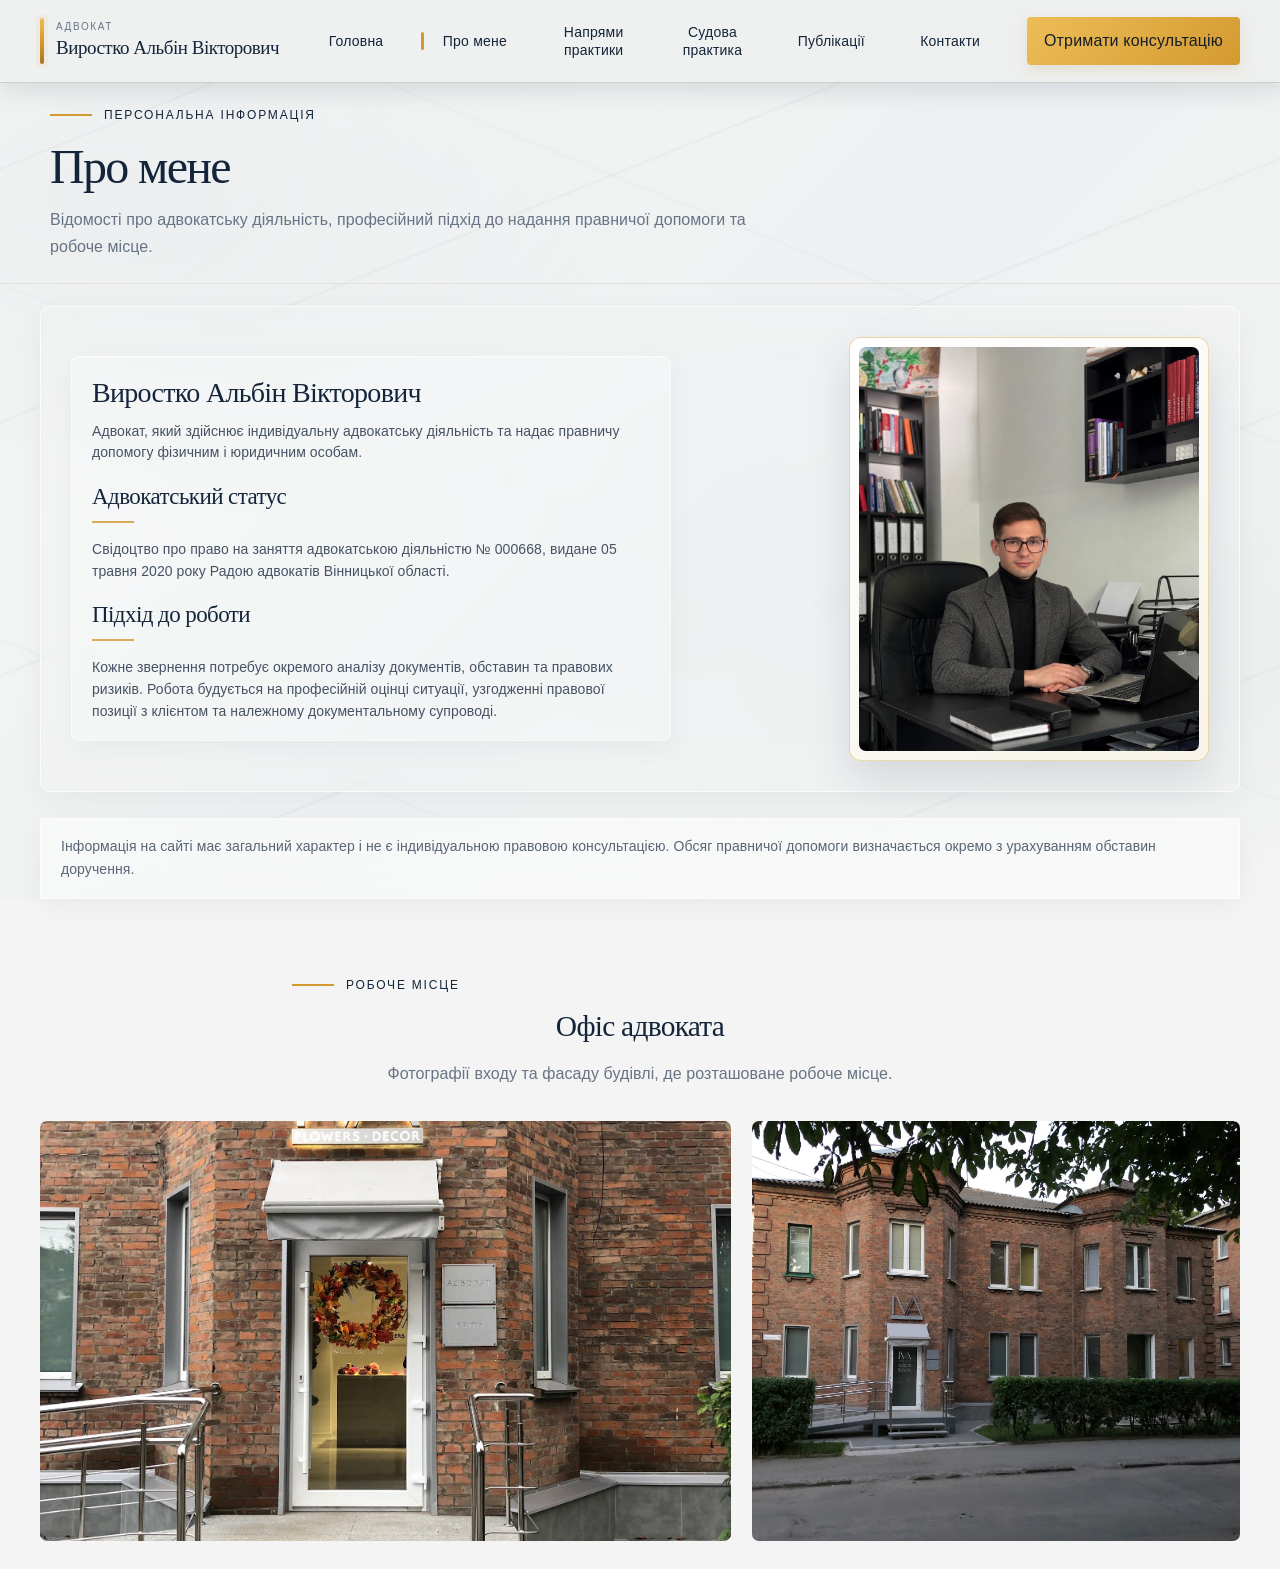
==== about.html @ e9fccbd8 "Refresh about page glass styles" ====
<!doctype html><html lang="uk"><head><meta charset="utf-8"><meta name="viewport" content="width=device-width, initial-scale=1"><meta name="description" content="Відомості про адвоката Виростка Альбіна Вікторовича, адвокатське свідоцтво та індивідуальну адвокатську діяльність."><title>Про адвоката Альбіна Виростка — Козятин</title><link rel="stylesheet" href="styles.css?v=about-glass-match-20261119-9">
<link rel="canonical" href="https://advokat-vyrostko.com.ua/about.html">
<meta name="application-name" content="Адвокат Виростко">
<meta property="og:type" content="website">
<meta property="og:locale" content="uk_UA">
<meta property="og:site_name" content="Адвокат Виростко Альбін Вікторович">
<meta property="og:title" content="Про адвоката Альбіна Виростка — Козятин">
<meta property="og:description" content="Відомості про адвоката Виростка Альбіна Вікторовича, адвокатське свідоцтво та індивідуальну адвокатську діяльність.">
<meta property="og:url" content="https://advokat-vyrostko.com.ua/about.html">
<meta name="twitter:card" content="summary">
<link rel="icon" type="image/svg+xml" href="/favicon.svg?v=brand-naau-1">
<link rel="shortcut icon" href="/favicon.svg?v=brand-naau-1">
<meta property="og:image" content="https://advokat-vyrostko.com.ua/albin-vyrostko-office.jpg">
<meta property="og:image:alt" content="Адвокат Альбін Виростко у робочому кабінеті">
<meta name="twitter:image" content="https://advokat-vyrostko.com.ua/albin-vyrostko-office.jpg">
<script type="application/ld+json">{"@context":"https://schema.org","@type":"WebPage","name":"Про адвоката Альбіна Виростка — Козятин","description":"Відомості про адвоката Виростка Альбіна Вікторовича, адвокатське свідоцтво та індивідуальну адвокатську діяльність.","primaryImageOfPage":{"@type":"ImageObject","contentUrl":"https://advokat-vyrostko.com.ua/albin-vyrostko-office.jpg","caption":"Адвокат Альбін Виростко у робочому кабінеті"}}</script>
</head><body>
<header><div class="wrap nav">
 <a class="brand" href="index.html"><span class="brand-mark"></span><span><small>Адвокат</small><strong>Виростко Альбін Вікторович</strong></span></a>
 <button class="menu-toggle" aria-label="Відкрити меню" aria-expanded="false">☰</button>
 <nav><a href="index.html">Головна</a><a class="active" href="about.html">Про мене</a><a href="practice.html">Напрями практики</a><a href="cases.html">Судова практика</a><a href="publications.html">Публікації</a><a href="contacts.html">Контакти</a><a class="menu-consult" href="contacts.html">Отримати консультацію →</a></nav>
 <a class="btn" href="contacts.html">Отримати консультацію</a>
</div></header>

<main>
<section class="page-hero"><div class="wrap"><div class="eyebrow">Персональна інформація</div><h1>Про мене</h1><p>Відомості про адвокатську діяльність, професійний підхід до надання правничої допомоги та робоче місце.</p></div></section>
<section class="section"><div class="wrap">
 <div class="about-profile-grid">
  <div class="about-profile-copy">
   <h2>Виростко Альбін Вікторович</h2>
   <p>Адвокат, який здійснює індивідуальну адвокатську діяльність та надає правничу допомогу фізичним і юридичним особам.</p>
   <h2>Адвокатський статус</h2>
   <p>Свідоцтво про право на заняття адвокатською діяльністю № 000668, видане 05 травня 2020 року Радою адвокатів Вінницької області.</p>
   <h2>Підхід до роботи</h2>
   <p>Кожне звернення потребує окремого аналізу документів, обставин та правових ризиків. Робота будується на професійній оцінці ситуації, узгодженні правової позиції з клієнтом та належному документальному супроводі.</p>
  </div>
  <figure class="about-portrait"><img src="/albin-vyrostko-office.jpg" alt="Адвокат Альбін Виростко у робочому кабінеті, адвокат у Козятині"></figure>
 </div>
 <div class="note">Інформація на сайті має загальний характер і не є індивідуальною правовою консультацією. Обсяг правничої допомоги визначається окремо з урахуванням обставин доручення.</div>
</div></section>
<section class="section alt"><div class="wrap"><div class="section-head"><div class="eyebrow">Робоче місце</div><h2>Офіс адвоката</h2><p>Фотографії входу та фасаду будівлі, де розташоване робоче місце.</p></div>
 <div class="office-gallery">
  <figure class="office-gallery-main"><img src="office-entrance.jpg" alt="Вхід до офісу адвоката"></figure>
  <figure><img src="office-building.jpg" alt="Фасад будівлі, де розташований офіс"></figure>
 </div>
</div></section>
</main>

<script src="script.js?v=page-swipe-navigation-1"></script>
</body></html>
---- styles.css ----
:root {
  --navy: #14243a;
  --navy2: #0d1b2e;
  --gold: #d39a2f;
  --gold2: #edbd58;
  --cream: #f7f5f0;
  --ink: #1b2738;
  --muted: #687385;
  --line: #e5e2dc;
  --serif: Georgia, "Times New Roman", serif;
  --sans: Arial, Helvetica, sans-serif;
}

/* Base */
* { box-sizing: border-box; }
html { scroll-behavior: smooth; }
body {
  margin: 0;
  color: var(--ink);
  font-family: var(--sans);
  line-height: 1.6;
  background: #fff;
}
a { color: inherit; text-decoration: none; }
.wrap { width: min(1180px, calc(100% - 44px)); margin: auto; }

/* Header and navigation */
header {
  position: sticky;
  top: 0;
  z-index: 20;
  background: rgba(255,255,255,.96);
  backdrop-filter: blur(10px);
  border-bottom: 1px solid var(--line);
}
.nav {
  min-height: 82px;
  display: flex;
  align-items: center;
  justify-content: space-between;
  gap: 24px;
}
.brand { display: flex; align-items: center; gap: 13px; min-width: 270px; }
.brand-mark { width: 4px; height: 48px; background: var(--gold); }
.brand small {
  display: block;
  font-size: 12px;
  letter-spacing: .12em;
  text-transform: uppercase;
  color: var(--muted);
  font-weight: 700;
}
.brand strong { font: 700 22px/1.12 var(--serif); color: var(--navy); }
nav {
  display: flex;
  align-items: center;
  gap: 24px;
  font-size: 14px;
  font-weight: 600;
}
nav a { padding: 8px 0; border-bottom: 2px solid transparent; }
nav a:hover, nav a.active { border-color: var(--gold); }
.menu-toggle {
  display: none;
  background: none;
  border: 0;
  font-size: 26px;
  color: var(--navy);
}

/* Buttons */
.btn {
  display: inline-flex;
  align-items: center;
  justify-content: center;
  gap: 10px;
  background: linear-gradient(135deg, var(--gold2), var(--gold));
  color: #171d27;
  padding: 13px 22px;
  border-radius: 5px;
  font-weight: 700;
  border: 0;
  cursor: pointer;
  transition: .2s;
}
.btn:hover { transform: translateY(-2px); filter: brightness(1.03); }
.btn-outline { background: transparent; border: 1px solid var(--gold); color: var(--navy); }

/* Shared typography */
h1, h2, h3 {
  font-family: var(--serif);
  color: var(--navy);
  line-height: 1.08;
}
.eyebrow {
  font-size: 12px;
  font-weight: 700;
  letter-spacing: .13em;
  text-transform: uppercase;
  color: var(--navy);
  display: flex;
  align-items: center;
  gap: 12px;
}
.eyebrow:before { content: ""; width: 42px; height: 2px; background: var(--gold); }

/* Home page */
.hero {
  position: relative;
  min-height: 440px;
  display: flex;
  align-items: center;
  overflow: hidden;
  isolation: isolate;
  background: #fbfaf7;
}
.hero::before {
  content: "";
  position: absolute;
  inset: -3%;
  z-index: 0;
  background: url('assets/hero-office.jpg') center right/cover no-repeat;
  transform: scale(1.04);
  animation: hero-photo-motion 14s ease-in-out infinite alternate;
}
.hero::after {
  content: "";
  position: absolute;
  inset: 0;
  z-index: 1;
  background: linear-gradient(90deg, #fbfaf7 0%, rgba(251,250,247,.98) 34%, rgba(251,250,247,.76) 50%, rgba(251,250,247,.03) 73%);
  pointer-events: none;
}
.hero > .wrap { position: relative; z-index: 2; }
@keyframes hero-photo-motion {
  from { transform: scale(1.04) translate3d(0, 0, 0); }
  to { transform: scale(1.22) translate3d(-2.2%, -1%, 0); }
}
.hero-inner { padding: 68px 0 64px; max-width: 660px; position: relative; }
h1 {
  font-size: clamp(42px, 6vw, 68px);
  margin: 18px 0 20px;
  letter-spacing: -.025em;
}
.hero p { font-size: 19px; max-width: 580px; margin: 0 0 27px; color: #263449; }
.hero-actions { display: flex; gap: 24px; align-items: center; flex-wrap: wrap; }
.contact-inline {
  border-left: 1px solid var(--gold);
  padding-left: 22px;
  display: grid;
  gap: 5px;
  font-size: 14px;
}
.practice-grid { display: grid; grid-template-columns: repeat(4, 1fr); gap: 14px; }
.practice-card {
  border: 1px solid var(--line);
  border-radius: 7px;
  padding: 24px 18px;
  min-height: 150px;
  background: #fff;
  transition: .2s;
}
.practice-card:hover {
  border-color: var(--gold);
  transform: translateY(-3px);
  box-shadow: 0 12px 28px rgba(20,36,58,.07);
}
.practice-card .num { font: 700 13px var(--sans); color: var(--gold); letter-spacing: .08em; }
.practice-card h3 { font-size: 20px; margin: 13px 0 8px; }
.practice-card p { font-size: 14px; color: var(--muted); margin: 0; }

/* Sections and content */
.section { padding: 64px 0; }
.section.alt { background: var(--cream); }
.section-head { text-align: center; margin: 0 auto 34px; }
.section-head h2 { font-size: 36px; margin: 0 0 12px; }
.section-head p { color: var(--muted); margin: 0; }
.page-hero {
  background: var(--cream);
  padding: 62px 0 48px;
  border-bottom: 1px solid var(--line);
}
.page-hero h1 { font-size: 48px; margin: 12px 0; }
.page-hero p { color: var(--muted); max-width: 760px; margin: 0; }
.content { max-width: 850px; }
.content h2 { font-size: 29px; margin: 34px 0 12px; }
.content p, .content li { font-size: 16px; color: #39475a; }
.content ul { padding-left: 22px; }
.note {
  border-left: 3px solid var(--gold);
  padding: 12px 16px;
  background: #fbf8f1;
  color: #596575;
  font-size: 14px;
  margin: 22px 0;
}

/* About and credentials */
.about-grid {
  display: grid;
  grid-template-columns: 1.15fr .85fr;
  gap: 55px;
  align-items: center;
}
.about-panel {
  background: var(--navy);
  color: #fff;
  padding: 38px;
  border-radius: 8px;
  position: relative;
  overflow: hidden;
}
.about-panel:after {
  content: "";
  position: absolute;
  width: 200px;
  height: 200px;
  border: 1px solid rgba(237,189,88,.3);
  border-radius: 50%;
  right: -80px;
  bottom: -100px;
}
.about-panel h2 { color: #fff; font-size: 36px; margin: 0 0 15px; }
.about-panel p { color: #edf0f4; margin: 0 0 14px; }
.facts { display: grid; grid-template-columns: 1fr 1fr; gap: 14px; }
.fact { background: #fff; border: 1px solid var(--line); padding: 22px; border-radius: 7px; }
.fact strong { display: block; font: 700 23px var(--serif); color: var(--navy); margin-bottom: 5px; }
.fact span { font-size: 13px; color: var(--muted); }
.about-profile-grid {
  display: grid;
  grid-template-columns: minmax(0, 1.25fr) minmax(260px, .75fr);
  gap: 42px;
  align-items: start;
}
.about-profile-copy { max-width: 690px; }
.about-profile-copy h2 { font-size: 29px; margin: 0 0 12px; }
.about-profile-copy h2:not(:first-child) { margin-top: 30px; }
.about-profile-copy p { font-size: 16px; color: #39475a; margin: 0; }
.about-portrait { width: 100%; max-width: 380px; justify-self: end; margin: 0; }
.about-portrait img {
  display: block;
  width: 100%;
  height: auto;
  max-height: 480px;
  object-fit: contain;
  object-position: center;
  border-radius: 7px;
}
.about-portrait figcaption, .office-gallery figcaption {
  font-size: 13px;
  color: var(--muted);
  padding-top: 10px;
}
.office-gallery { display: grid; grid-template-columns: 1.1fr .9fr; gap: 22px; align-items: start; }
.office-gallery figure { margin: 0; }
.office-gallery img {
  display: block;
  width: 100%;
  height: 390px;
  object-fit: cover;
  object-position: center;
  border-radius: 7px;
}
.office-gallery-main img { height: 490px; }

/* Contacts */
.contact-grid { display: grid; grid-template-columns: 1fr 1fr; gap: 22px; }
.contact-card { border: 1px solid var(--line); border-radius: 8px; padding: 25px; background: #fff; }
.contact-card h3 { margin: 0 0 10px; font-size: 22px; }
.contact-card p { margin: 6px 0; color: var(--muted); }
.contact-card .btn { margin-top: 12px; }
.contact-phone-row { display: flex; align-items: center; gap: 10px; flex-wrap: wrap; }
.office-map {
  margin-top: 34px;
  padding: 28px;
  background: var(--cream);
  border: 1px solid var(--line);
  border-radius: 8px;
}
.office-map h2 { margin: 0 0 8px; font: 700 28px/1.2 var(--serif); color: var(--navy); }
.office-map p { margin: 0 0 18px; color: var(--muted); }
.map-frame { overflow: hidden; border-radius: 6px; border: 1px solid var(--line); background: #eee; }
.map-frame iframe { display: block; width: 100%; height: 420px; }
.map-open-link {
  display: inline-block;
  margin-top: 14px;
  color: var(--navy);
  font-weight: 700;
  border-bottom: 1px solid var(--gold);
}

/* Articles */
.article-list { display: grid; gap: 14px; }
.article-item { border: 1px solid var(--line); border-radius: 7px; padding: 20px 22px; }
.article-item h3 { margin: 0 0 7px; font-size: 21px; }
.article-item p { margin: 0; color: var(--muted); font-size: 14px; }

/* Contact actions */
.messenger-inline {
  display: inline-flex;
  align-items: center;
  gap: 8px;
  margin-left: 12px;
  vertical-align: middle;
  flex-wrap: wrap;
}
.phone-call-link { display: inline-flex; align-items: center; gap: 6px; }
72% { transform: rotate(-18deg); }
  76% { transform: rotate(16deg); }
  80% { transform: rotate(-14deg); }
  84% { transform: rotate(12deg); }
  88% { transform: rotate(-8deg); }
  92% { transform: rotate(5deg); }
}

/* Footer */
footer { background: #0b1b30; color: #e8edf4; padding: 34px 0; }
.footer-row { display: flex; justify-content: space-between; gap: 25px; align-items: center; }
.footer-brand { font: 700 20px var(--serif); }
footer small { color: #b8c1ce; }
footer a { color: #f0c56c; display: inline-block; margin-top: 5px; }

/* Responsive layout */
@media (max-width: 980px) {
  nav { gap: 13px; font-size: 13px; }
  .brand strong { font-size: 19px; }
  .nav > .btn { display: none; }
  .practice-grid { grid-template-columns: repeat(2, 1fr); }
}
@media (max-width: 720px) {
  .wrap { width: min(100% - 30px, 600px); }
  .nav { min-height: 70px; }
  .menu-toggle { display: block; }
  nav {
    display: none;
    position: absolute;
    top: 70px;
    left: 0;
    right: 0;
    background: #fff;
    padding: 14px 22px 22px;
    box-shadow: 0 12px 20px #14243a18;
    flex-direction: column;
    align-items: flex-start;
  }
  nav.open { display: flex; }
  .brand { min-width: 0; }
  .brand strong { font-size: 17px; }
  .brand small { font-size: 10px; }
  .hero {
    min-height: 540px;
  }
  .hero::before { background-position: center; }
  .hero::after {
    background: linear-gradient(180deg, rgba(251,250,247,.98) 0%, rgba(251,250,247,.92) 53%, rgba(251,250,247,.15) 100%);
  }
  .hero-inner { padding: 54px 0; }
  .hero p { font-size: 17px; }
  .contact-inline { border-left: 0; border-top: 1px solid var(--gold); padding: 13px 0 0; }
  .section { padding: 48px 0; }
  .section-head h2 { font-size: 30px; }
  .practice-grid { grid-template-columns: 1fr; }
  .practice-card { min-height: 0; }
  .about-grid, .contact-grid { grid-template-columns: 1fr; gap: 20px; }
  .about-panel { padding: 28px; }
  .facts { grid-template-columns: 1fr 1fr; }
  .cta-row, .footer-row { align-items: flex-start; flex-direction: column; }
  .page-hero { padding: 45px 0 35px; }
  .page-hero h1 { font-size: 38px; }
  .about-profile-grid, .office-gallery { grid-template-columns: 1fr; gap: 24px; }
  .about-portrait { max-width: 340px; justify-self: center; }
  .about-portrait img { max-height: 440px; }
  .office-gallery img, .office-gallery-main img {
    height: auto;
    max-height: 520px;
    object-fit: contain;
    background: #eee;
  }
  .contact-phone-row { align-items: flex-start; flex-direction: column; }
  .messenger-inline { margin-left: 0; margin-top: 8px; }
  .office-map { padding: 18px; }
  .office-map h2 { font-size: 24px; }
  .map-frame iframe { height: 320px; }
}/* Shared inline contact buttons and consistent page accents */
.messenger-link {
  display: inline-flex;
  align-items: center;
  justify-content: center;
  min-width: 0;
  padding: 7px 12px;
  border-radius: 18px;
  color: #fff;
  font: 700 13px var(--sans);
  text-decoration: none;
  white-space: nowrap;
  transition: filter .2s, transform .2s;
}
.messenger-link:hover { filter: brightness(1.08); transform: translateY(-1px); }
.messenger-whatsapp { background: #168b4b; }
.messenger-viber { background: #665cac; }
.eyebrow-center { justify-content: center; }
.eyebrow-light { color: #f0c56c; }
.about-portrait { width: 100%; max-width: 380px; margin: 0 auto; }
.about-portrait img {
  display: block;
  width: 100%;
  height: auto;
  max-height: 480px;
  object-fit: contain;
  border-radius: 7px;
}
.map-frame iframe { border: 0; }


/* Discreet fixed messenger shortcuts */
.messenger-contact {
  position: fixed;
  right: 18px;
  bottom: 18px;
  z-index: 40;
  display: flex;
  align-items: center;
  gap: 7px;
  padding: 6px;
  background: rgba(255,255,255,.94);
  border: 1px solid rgba(20,36,58,.10);
  border-radius: 999px;
  box-shadow: 0 3px 14px rgba(13,27,46,.10);
  backdrop-filter: blur(8px);
}
.messenger-contact .messenger-link {
  padding: 7px 11px;
  border-radius: 999px;
  font-size: 12px;
  font-weight: 600;
  box-shadow: none;
}
.messenger-contact .messenger-whatsapp { background: #4d8061; }
.messenger-contact .messenger-viber { background: #77719a; }
.messenger-contact .messenger-link:hover {
  filter: brightness(1.04);
  transform: none;
}
@media (max-width: 720px) {
  .messenger-contact {
    right: 12px;
    bottom: calc(12px + env(safe-area-inset-bottom));
    left: auto;
    padding: 5px;
    gap: 6px;
    background: rgba(255,255,255,.92);
    box-shadow: 0 2px 10px rgba(13,27,46,.09);
  }
  .messenger-contact .messenger-link {
    padding: 7px 10px;
    font-size: 11px;
  }
}



/* Scroll reveal for photographs on the About page */
.about-portrait,
.office-gallery figure {
  opacity: 0;
  transform: translate3d(0, 34px, 0);
  transition: opacity .85s ease, transform .85s cubic-bezier(.2,.7,.2,1);
  will-change: opacity, transform;
}
.office-gallery figure:nth-child(2) { transition-delay: .14s; }
.about-portrait.is-visible,
.office-gallery figure.is-visible {
  opacity: 1;
  transform: translate3d(0, 0, 0);
}
@media (prefers-reduced-motion: reduce) {
  .about-portrait,
  .office-gallery figure {
    opacity: 1;
    transform: none;
    transition: none;
    will-change: auto;
  }
}


/* Homepage motion system: restrained cinematic entrances and scroll reveals */
.home-page .hero-inner,
.home-page .hero p,
.home-page .hero-actions {
  opacity: 0;
  transform: translate3d(0, 24px, 0);
  animation: home-intro .9s cubic-bezier(.2,.7,.2,1) forwards;
}
.home-page .hero-inner { animation-delay: .12s; }
.home-page .hero p { animation-delay: .32s; }
.home-page .hero-actions { animation-delay: .48s; }
@keyframes home-intro {
  to { opacity: 1; transform: translate3d(0,0,0); }
}
.home-page .brand-mark { transform-origin: top; animation: brand-mark-grow .8s ease-out both; }
@keyframes brand-mark-grow { from { transform: scaleY(0); } to { transform: scaleY(1); } }

.home-page.motion-ready .home-reveal {
  opacity: 0;
  transform: translate3d(0, 38px, 0);
  transition: opacity .8s ease, transform .85s cubic-bezier(.2,.7,.2,1);
  will-change: opacity, transform;
}
.home-page.motion-ready .home-reveal.is-visible {
  opacity: 1;
  transform: translate3d(0,0,0);
}
.home-page .practice-card {
  transition: opacity .8s ease, transform .8s cubic-bezier(.2,.7,.2,1), box-shadow .25s, border-color .25s;
}
.home-page .practice-card.is-visible:hover {
  transform: translate3d(0,-5px,0);
}
.home-page .fact {
  transition: transform .3s ease, box-shadow .3s ease, border-color .3s ease;
}
.home-page .fact:hover {
  transform: translateY(-5px);
  border-color: var(--gold);
  box-shadow: 0 14px 30px rgba(20,36,58,.09);
}
.home-page .about-panel,
.home-page .cta-band { overflow: hidden; }
.home-page .about-panel:after {
  animation: orbit-drift 12s ease-in-out infinite alternate;
}
@keyframes orbit-drift {
  from { transform: translate3d(0,0,0) scale(1); }
  to { transform: translate3d(-22px,-16px,0) scale(1.12); }
}
.home-page .section-head .eyebrow:before { transform-origin: right; }
.home-page .section-head.is-visible .eyebrow:before {
  animation: line-expand .8s ease-out both;
}
@keyframes line-expand { from { transform: scaleX(0); } to { transform: scaleX(1); } }

@media (prefers-reduced-motion: reduce) {
  .home-page .hero-inner,
  .home-page .hero p,
  .home-page .hero-actions,
  .home-page .brand-mark,
  .home-page .about-panel:after {
    animation: none !important;
    opacity: 1;
    transform: none;
  }
  .home-page.motion-ready .home-reveal {
    opacity: 1;
    transform: none;
    transition: none;
  }
}


/* Consistent reveal motion across every internal page */
.site-reveal {
  opacity: 0;
  transform: translate3d(0, 30px, 0);
  transition: opacity .78s ease, transform .82s cubic-bezier(.2,.7,.2,1);
  will-change: opacity, transform;
}
.site-reveal.is-visible {
  opacity: 1;
  transform: translate3d(0,0,0);
}
.site-reveal[data-reveal="left"] { transform: translate3d(-28px, 12px, 0); }
.site-reveal[data-reveal="right"] { transform: translate3d(28px, 12px, 0); }
.site-reveal[data-reveal="left"].is-visible,
.site-reveal[data-reveal="right"].is-visible { transform: translate3d(0,0,0); }
main .page-hero .eyebrow,
main .page-hero h1,
main .page-hero p {
  animation: page-heading-enter .7s cubic-bezier(.2,.7,.2,1) both;
}
main .page-hero h1 { animation-delay: .12s; }
main .page-hero p { animation-delay: .24s; }
@keyframes page-heading-enter {
  from { opacity: 0; transform: translate3d(0,18px,0); }
  to { opacity: 1; transform: translate3d(0,0,0); }
}
@media (prefers-reduced-motion: reduce) {
  .site-reveal,
  .site-reveal[data-reveal="left"],
  .site-reveal[data-reveal="right"] {
    opacity: 1 !important;
    transform: none !important;
    transition: none !important;
    will-change: auto;
  }
  main .page-hero .eyebrow,
  main .page-hero h1,
  main .page-hero p {
    animation: none !important;
  }
}


/* Refined animated navigation bar */
header {
  background: rgba(255,255,255,.88);
  -webkit-backdrop-filter: blur(16px) saturate(1.25);
  backdrop-filter: blur(16px) saturate(1.25);
  border-bottom: 1px solid rgba(211,154,47,.22);
  box-shadow: 0 5px 24px rgba(13,27,46,.045);
  animation: header-settle .75s cubic-bezier(.2,.7,.2,1) both;
}
@keyframes header-settle {
  from { opacity: 0; transform: translate3d(0,-14px,0); }
  to { opacity: 1; transform: translate3d(0,0,0); }
}
.nav { min-height: 84px; gap: clamp(12px, 1.8vw, 24px); }
.brand { position: relative; gap: 12px; transition: transform .3s ease; }
.brand:hover { transform: translateY(-1px); }
.brand-mark {
  width: 4px;
  height: 46px;
  border-radius: 4px;
  background: linear-gradient(180deg, var(--gold2), var(--gold), #a97620);
  box-shadow: 0 0 0 4px rgba(211,154,47,.08);
  transition: height .35s ease, box-shadow .35s ease;
}
.brand:hover .brand-mark {
  height: 52px;
  box-shadow: 0 0 0 6px rgba(211,154,47,.11), 0 0 18px rgba(211,154,47,.22);
}
.brand strong { letter-spacing: -.015em; transition: color .25s ease; }
.brand:hover strong { color: #9a6a1d; }
nav { gap: clamp(12px, 1.65vw, 23px); }
nav a {
  position: relative;
  padding: 10px 0;
  border: 0;
  color: #344154;
  transition: color .25s ease;
}
nav a::after {
  content: "";
  position: absolute;
  left: 0;
  right: 0;
  bottom: 3px;
  height: 2px;
  border-radius: 2px;
  background: linear-gradient(90deg, var(--gold), var(--gold2));
  transform: scaleX(0);
  transform-origin: left center;
  transition: transform .32s cubic-bezier(.2,.7,.2,1);
}
nav a:hover, nav a.active { color: var(--navy); }
nav a:hover::after, nav a.active::after { transform: scaleX(1); }
.nav > .btn {
  position: relative;
  overflow: hidden;
  padding: 11px 17px;
  border-radius: 4px;
  box-shadow: 0 5px 14px rgba(176,123,31,.16);
  transition: transform .25s ease, box-shadow .25s ease;
}
.nav > .btn::before {
  content: "";
  position: absolute;
  top: -40%;
  bottom: -40%;
  left: -65%;
  width: 38%;
  transform: skewX(-22deg);
  background: rgba(255,255,255,.38);
  transition: left .55s ease;
}
.nav > .btn:hover {
  transform: translateY(-2px);
  box-shadow: 0 8px 20px rgba(176,123,31,.23);
}
.nav > .btn:hover::before { left: 130%; }
.menu-toggle {
  border-radius: 5px;
  padding: 5px 9px;
  transition: background .25s ease, transform .25s ease;
}
.menu-toggle:hover { background: rgba(211,154,47,.10); transform: rotate(4deg); }

@media (max-width: 980px) {
  .nav { min-height: 78px; }
  nav { gap: 12px; }
}
@media (max-width: 720px) {
  header { background: rgba(255,255,255,.94); }
  .nav { min-height: 70px; }
  nav {
    top: 70px;
    padding: 12px 22px 20px;
    border-top: 1px solid rgba(211,154,47,.18);
    border-bottom: 1px solid var(--line);
    border-radius: 0 0 12px 12px;
    opacity: 0;
    transform: translateY(-8px);
    transition: opacity .25s ease, transform .25s ease;
  }
  nav.open { opacity: 1; transform: translateY(0); }
  nav a { padding: 9px 0; }
  nav a::after { bottom: 2px; }
  .brand-mark { height: 40px; }
}
@media (prefers-reduced-motion: reduce) {
  header { animation: none; }
  .brand, .brand-mark, nav a, nav a::after, .nav > .btn,
  .nav > .btn::before, .menu-toggle { transition: none; }
}


/* Balanced spacing and symmetrical page rhythm */
:root {
  --space-section: clamp(56px, 6vw, 76px);
  --space-card: 22px;
}
main > .section {
  padding-block: var(--space-section);
}
main > .section + .section {
  border-top: 0;
}
.section-head {
  width: min(100%, 720px);
  margin: 0 auto 38px;
  padding-inline: 12px;
}
.section-head h2 {
  margin: 12px 0 14px;
  line-height: 1.14;
}
.section-head p {
  max-width: 640px;
  margin-inline: auto;
  line-height: 1.7;
}
.page-hero {
  padding-block: clamp(48px, 5.5vw, 68px);
}
.page-hero .wrap {
  max-width: 1180px;
}
.page-hero h1 {
  margin: 14px 0 16px;
  line-height: 1.12;
}
.page-hero p {
  max-width: 700px;
  line-height: 1.75;
}
.content {
  width: min(100%, 850px);
  margin-inline: auto;
}
.content h2 {
  margin: 36px 0 13px;
  line-height: 1.18;
}
.content h2:first-child {
  margin-top: 0;
}
.content p, .content li {
  line-height: 1.78;
}
.content p {
  margin: 0 0 18px;
}
.content ul {
  margin: 12px 0 22px;
}
.note {
  margin-block: 26px;
  padding: 16px 20px;
  line-height: 1.7;
}
.practice-grid {
  gap: 18px;
  align-items: stretch;
}
.practice-card {
  min-height: 184px;
  height: 100%;
  display: flex;
  flex-direction: column;
  padding: 25px 22px;
}
.practice-card h3 {
  margin: 15px 0 10px;
  line-height: 1.22;
}
.practice-card p {
  line-height: 1.65;
}
.practice-card:last-child {
  grid-column: 2 / span 2;
}
.about-grid {
  gap: clamp(28px, 4vw, 48px);
}
.about-panel {
  padding: clamp(28px, 3.5vw, 42px);
}
.about-panel h2 {
  line-height: 1.16;
}
.facts {
  gap: 16px;
  align-content: stretch;
}
.fact {
  min-height: 126px;
  display: flex;
  flex-direction: column;
  justify-content: center;
  padding: 22px 24px;
}
.fact strong {
  line-height: 1.2;
}
.about-profile-grid {
  gap: clamp(32px, 4vw, 54px);
  align-items: center;
}
.about-profile-copy h2 {
  margin: 0 0 14px;
}
.about-profile-copy h2:not(:first-child) {
  margin-top: 32px;
}
.about-profile-copy p {
  line-height: 1.78;
}
.about-portrait {
  align-self: center;
}
.office-gallery {
  gap: 22px;
  align-items: stretch;
}
.office-gallery img,
.office-gallery-main img {
  height: 430px;
  object-fit: cover;
}
.contact-grid {
  gap: 18px;
  align-items: stretch;
}
.contact-card {
  min-height: 190px;
  height: 100%;
  display: flex;
  flex-direction: column;
  padding: 26px;
}
.contact-card h3 {
  margin-bottom: 14px;
  line-height: 1.2;
}
.contact-card p {
  line-height: 1.65;
}
.contact-card .btn {
  align-self: flex-start;
  margin-top: auto;
}
.office-map {
  margin-top: 28px;
  padding: clamp(22px, 3vw, 32px);
}
.office-map h2 {
  margin-bottom: 10px;
}
.map-frame iframe {
  height: 420px;
}
.article-list {
  gap: 18px;
}
.article-item {
  padding: 24px 26px;
}
.article-item h3 {
  line-height: 1.25;
  margin-bottom: 10px;
}
.article-item p {
  line-height: 1.7;
}
.cta-band {
  padding: 38px 0;
}
.cta-row {
  align-items: center;
  gap: 28px;
}
.cta-row h2 {
  margin: 0 0 10px;
  line-height: 1.18;
}
.cta-row p {
  margin: 0;
  line-height: 1.65;
}
footer {
  padding-block: 36px;
}
.footer-row {
  gap: 32px;
}
.footer-row > div {
  line-height: 1.8;
}
@media (max-width: 980px) {
  .practice-card:last-child {
    grid-column: auto;
  }
  .practice-card {
    min-height: 170px;
  }
  .about-grid {
    gap: 24px;
  }
}
@media (max-width: 720px) {
  :root {
    --space-section: 48px;
  }
  .page-hero {
    padding-block: 42px 36px;
  }
  .page-hero h1 {
    font-size: clamp(34px, 9vw, 40px);
    margin: 12px 0;
  }
  .page-hero p {
    line-height: 1.65;
  }
  .section-head {
    margin-bottom: 28px;
    padding-inline: 4px;
  }
  .section-head h2 {
    font-size: 29px;
  }
  .practice-grid {
    gap: 14px;
  }
  .practice-card {
    min-height: 0;
    padding: 22px;
  }
  .about-grid, .contact-grid {
    gap: 16px;
  }
  .about-panel {
    padding: 26px 24px;
  }
  .facts {
    gap: 12px;
  }
  .fact {
    min-height: 112px;
    padding: 17px;
  }
  .about-profile-grid, .office-gallery {
    gap: 26px;
  }
  .about-profile-copy h2:not(:first-child) {
    margin-top: 26px;
  }
  .office-gallery img, .office-gallery-main img {
    height: auto;
    max-height: 520px;
    object-fit: contain;
  }
  .contact-card {
    min-height: 0;
    padding: 22px;
  }
  .office-map {
    margin-top: 22px;
    padding: 18px;
  }
  .map-frame iframe {
    height: 320px;
  }
  .article-item {
    padding: 20px;
  }
  .cta-band {
    padding: 30px 0;
  }
  footer {
    padding-block: 30px;
  }
}


/* Tablet navigation: prevent compressed and uneven menu items */
@media (min-width: 721px) and (max-width: 1100px) {
  .nav {
    min-height: 78px;
    justify-content: space-between;
    gap: 18px;
  }
  .brand {
    min-width: 0;
    flex: 1 1 auto;
  }
  .brand strong {
    font-size: 19px;
    white-space: nowrap;
  }
  .menu-toggle {
    display: block;
    flex: 0 0 auto;
    width: 46px;
    height: 46px;
    border: 1px solid rgba(211,154,47,.35);
    border-radius: 6px;
    background: #fff;
    line-height: 1;
  }
  .nav > .btn {
    display: none;
  }
  .nav nav {
    display: none;
    position: absolute;
    top: calc(100% + 1px);
    left: 22px;
    right: 22px;
    z-index: 30;
    padding: 12px;
    background: rgba(255,255,255,.98);
    border: 1px solid rgba(211,154,47,.2);
    border-radius: 0 0 10px 10px;
    box-shadow: 0 16px 32px rgba(13,27,46,.12);
    flex-direction: column;
    align-items: stretch;
    gap: 2px;
  }
  .nav nav.open {
    display: flex;
  }
  .nav nav a {
    display: block;
    width: 100%;
    padding: 12px 14px;
    border-radius: 5px;
    line-height: 1.35;
    white-space: normal;
  }
  .nav nav a::after {
    left: 14px;
    right: auto;
    bottom: 6px;
    width: 34px;
  }
  .nav nav a:hover,
  .nav nav a.active {
    background: #f8f5ee;
  }
}


/* About page: make the advocate's portrait the visual focal point */
.about-profile-grid {
  grid-template-columns: minmax(320px, .9fr) minmax(0, 1.1fr);
  gap: clamp(36px, 5vw, 68px);
  align-items: center;
}
.about-profile-grid .about-portrait {
  grid-column: 1;
  grid-row: 1;
  width: 100%;
  max-width: 440px;
  justify-self: center;
  padding: 9px;
  border: 1px solid rgba(211,154,47,.38);
  border-radius: 12px;
  background: linear-gradient(145deg, #fff 0%, #f7f3e9 100%);
  box-shadow: 0 18px 42px rgba(20,36,58,.12);
}
.about-profile-grid .about-portrait img {
  width: 100%;
  height: clamp(430px, 48vw, 560px);
  max-height: 560px;
  object-fit: cover;
  object-position: center 35%;
  border-radius: 7px;
}
.about-profile-grid .about-profile-copy {
  grid-column: 2;
  grid-row: 1;
  max-width: 620px;
}
.about-profile-copy h2:first-child {
  font-size: clamp(30px, 3vw, 38px);
  margin-bottom: 18px;
}
.about-profile-copy h2:not(:first-child) {
  margin-top: 34px;
}
.about-profile-copy p {
  font-size: 16px;
  line-height: 1.82;
}
@media (max-width: 720px) {
  .about-profile-grid {
    display: flex;
    flex-direction: column;
    align-items: stretch;
    gap: 30px;
  }
  .about-profile-grid .about-portrait {
    order: -1;
    width: min(100%, 390px);
    max-width: 390px;
    padding: 7px;
  }
  .about-profile-grid .about-portrait img {
    height: auto;
    max-height: 520px;
    aspect-ratio: 4 / 5;
    object-fit: cover;
  }
  .about-profile-grid .about-profile-copy {
    max-width: none;
  }
}


/* About page: typographic balance alongside the portrait */
.about-profile-grid .about-profile-copy {
  max-width: 600px;
  padding: 8px 0 8px 2px;
}
.about-profile-copy h2:first-child {
  font-size: clamp(29px, 2.8vw, 36px);
  line-height: 1.16;
  letter-spacing: -.018em;
  margin: 0 0 16px;
}
.about-profile-copy h2:not(:first-child) {
  font-size: clamp(25px, 2.35vw, 30px);
  line-height: 1.2;
  margin: 27px 0 10px;
  padding-bottom: 8px;
  position: relative;
}
.about-profile-copy h2:not(:first-child)::after {
  content: "";
  display: block;
  width: 42px;
  height: 2px;
  margin-top: 9px;
  background: var(--gold);
  opacity: .8;
}
.about-profile-copy p {
  max-width: 590px;
  margin: 0;
  font-size: 15.5px;
  line-height: 1.72;
  color: #465264;
}
.about-profile-copy h2 + p {
  margin-bottom: 0;
}
.about-profile-copy h2:not(:first-child) + p {
  margin-bottom: 0;
}
.about-profile-grid {
  gap: clamp(38px, 5.2vw, 70px);
}
@media (min-width: 721px) {
  .about-profile-grid .about-profile-copy {
    display: flex;
    flex-direction: column;
    justify-content: center;
  }
}
@media (max-width: 720px) {
  .about-profile-grid .about-profile-copy {
    padding: 0;
  }
  .about-profile-copy h2:first-child {
    font-size: 30px;
    margin-bottom: 13px;
  }
  .about-profile-copy h2:not(:first-child) {
    font-size: 26px;
    margin-top: 25px;
  }
  .about-profile-copy p {
    font-size: 15px;
    line-height: 1.7;
  }
}


/* Official advocate-register link */
.u-status-link { margin-top: 12px; }
.u-status-link a {
  display: inline-flex;
  align-items: center;
  gap: 6px;
  color: #8c641e;
  font-size: 14px;
  font-weight: 700;
  line-height: 1.5;
  text-decoration: none;
  border-bottom: 1px solid rgba(211,154,47,.55);
  padding-bottom: 3px;
  transition: color .2s ease, border-color .2s ease;
}
.u-status-link a:hover {
  color: var(--navy);
  border-color: var(--navy);
}


/* Distinct, balanced footer block across all pages */
footer {
  position: relative;
  isolation: isolate;
  overflow: hidden;
  margin-top: 0;
  padding: 48px 0 34px;
  color: #f3f1ec;
  background: linear-gradient(135deg, #0b1b30 0%, #142b46 58%, #102239 100%);
  border-top: 3px solid var(--gold);
}
footer::before {
  content: "";
  position: absolute;
  z-index: -1;
  width: 340px;
  height: 340px;
  right: -130px;
  top: -205px;
  border: 1px solid rgba(237,189,88,.16);
  border-radius: 50%;
  box-shadow: 0 0 0 24px rgba(237,189,88,.025), 0 0 0 50px rgba(237,189,88,.02);
}
.footer-row {
  display: grid;
  grid-template-columns: minmax(180px, .85fr) minmax(320px, 1.4fr) minmax(130px, .65fr);
  align-items: center;
  gap: 30px;
  position: relative;
}
.footer-row > div:first-child {
  padding-right: 24px;
  border-right: 1px solid rgba(237,189,88,.28);
}
.footer-brand {
  color: #fff;
  font: 700 24px/1.2 var(--serif);
  margin-bottom: 8px;
}
footer small {
  color: rgba(235,239,245,.72);
  line-height: 1.6;
}
.footer-row > div:nth-child(2) {
  line-height: 1.9;
  overflow-wrap: anywhere;
}
.footer-row > div:nth-child(2) > a,
.footer-row > div:nth-child(2) .phone-call-link {
  color: #f0c56c;
  transition: color .2s ease;
}
.footer-row > div:nth-child(2) > a:hover {
  color: #fff;
}
.footer-row .messenger-inline {
  margin-left: 12px;
  gap: 8px;
}
.footer-row .messenger-link {
  vertical-align: middle;
}
.footer-row > small:last-child {
  display: block;
  text-align: right;
  padding-left: 20px;
  border-left: 1px solid rgba(237,189,88,.28);
}
@media (max-width: 900px) {
  .footer-row {
    grid-template-columns: minmax(150px, .8fr) minmax(260px, 1.2fr);
    gap: 24px;
  }
  .footer-row > small:last-child {
    grid-column: 1 / -1;
    text-align: center;
    padding: 18px 0 0;
    border-left: 0;
    border-top: 1px solid rgba(237,189,88,.22);
  }
}
@media (max-width: 720px) {
  footer {
    padding: 34px 0 26px;
  }
  .footer-row {
    display: flex;
    flex-direction: column;
    align-items: stretch;
    gap: 20px;
  }
  .footer-row > div:first-child {
    padding: 0 0 16px;
    border-right: 0;
    border-bottom: 1px solid rgba(237,189,88,.25);
  }
  .footer-brand {
    font-size: 22px;
  }
  .footer-row > div:nth-child(2) {
    line-height: 2;
  }
  .footer-row .messenger-inline {
    display: flex;
    margin: 8px 0 0;
  }
  .footer-row > small:last-child {
    text-align: left;
    padding: 16px 0 0;
    border-top: 1px solid rgba(237,189,88,.22);
  }
}


/* Refined motion system: subtle, consistent and non-blocking */
.hero::before {
  animation: hero-photo-motion 24s ease-in-out infinite alternate;
}
@keyframes hero-photo-motion {
  from { transform: scale(1.04) translate3d(0,0,0); }
  to { transform: scale(1.10) translate3d(-.7%,-.35%,0); }
}
header {
  animation: header-settle .55s cubic-bezier(.2,.7,.2,1) both;
}
@keyframes header-settle {
  from { opacity: .72; transform: translate3d(0,-7px,0); }
  to { opacity: 1; transform: translate3d(0,0,0); }
}
.motion-reveal {
  opacity: 0;
  transform: translate3d(0,18px,0);
  transition:
    opacity .62s ease var(--reveal-delay, 0ms),
    transform .68s cubic-bezier(.2,.7,.2,1) var(--reveal-delay, 0ms);
}
.motion-reveal.motion-visible {
  opacity: 1;
  transform: translate3d(0,0,0);
}
.home-page .hero-inner,
.home-page .hero p,
.home-page .hero-actions {
  animation: home-intro .72s cubic-bezier(.2,.7,.2,1) both;
}
.home-page .hero-inner { animation-delay: .08s; }
.home-page .hero p { animation-delay: .2s; }
.home-page .hero-actions { animation-delay: .32s; }
.home-page .about-panel::after {
  animation: orbit-drift 20s ease-in-out infinite alternate;
}
@keyframes orbit-drift {
  from { transform: translate3d(0,0,0) scale(1); }
  to { transform: translate3d(-12px,-9px,0) scale(1.06); }
}
.practice-card,
.contact-card,
.fact,
.article-item,
.about-portrait,
.office-gallery figure {
  transition:
    opacity .62s ease var(--reveal-delay, 0ms),
    transform .68s cubic-bezier(.2,.7,.2,1) var(--reveal-delay, 0ms),
    box-shadow .25s ease,
    border-color .25s ease;
}
.practice-card:hover,
.contact-card:hover,
.article-item:hover {
  transform: translate3d(0,-3px,0);
  box-shadow: 0 12px 28px rgba(20,36,58,.075);
}
.fact:hover { transform: translate3d(0,-3px,0); }
@media (max-width: 720px) {
  .motion-reveal {
    transform: translate3d(0,14px,0);
    transition-duration: .52s;
  }
  .home-page .hero::before { animation-duration: 30s; }
}
@media (prefers-reduced-motion: reduce) {
  html { scroll-behavior: auto; }
  *, *::before, *::after {
    animation-duration: .01ms !important;
    animation-iteration-count: 1 !important;
    transition-duration: .01ms !important;
    scroll-behavior: auto !important;
  }
  .motion-reveal, .site-reveal, .home-reveal,
  .about-portrait, .office-gallery figure {
    opacity: 1 !important;
    transform: none !important;
    transition: none !important;
  }
}


/* Navigation rows: subtle slide on hover and staggered menu entrance */
.nav nav a {
  position: relative;
  transform: translateX(0);
  transition:
    color .22s ease,
    background-color .22s ease,
    transform .28s cubic-bezier(.2,.7,.2,1);
}
.nav nav a:hover {
  transform: translateX(6px);
}
.nav nav a::before {
  content: "";
  position: absolute;
  left: -2px;
  top: 50%;
  width: 3px;
  height: 0;
  border-radius: 3px;
  background: var(--gold);
  opacity: 0;
  transform: translateY(-50%);
  transition: height .22s ease, opacity .22s ease;
}
.nav nav a:hover::before,
.nav nav a.active::before {
  height: 18px;
  opacity: 1;
}
@keyframes menu-row-enter {
  from { opacity: 0; transform: translate3d(-9px,0,0); }
  to { opacity: 1; transform: translate3d(0,0,0); }
}
@media (max-width: 1100px) {
  .nav nav.open a {
    animation: menu-row-enter .3s cubic-bezier(.2,.7,.2,1) both;
  }
  .nav nav.open a:nth-child(1) { animation-delay: .025s; }
  .nav nav.open a:nth-child(2) { animation-delay: .055s; }
  .nav nav.open a:nth-child(3) { animation-delay: .085s; }
  .nav nav.open a:nth-child(4) { animation-delay: .115s; }
  .nav nav.open a:nth-child(5) { animation-delay: .145s; }
  .nav nav.open a:nth-child(6) { animation-delay: .175s; }
  .nav nav a {
    padding: 12px 16px;
    border-radius: 5px;
  }
  .nav nav a:hover {
    background: #f8f5ee;
    transform: translateX(6px);
  }
}
@media (prefers-reduced-motion: reduce) {
  .nav nav a,
  .nav nav a::before,
  .nav nav.open a {
    animation: none !important;
    transition: none !important;
  }
}


/* Landscape tablets and compact laptops: use the same clean menu as portrait tablets */
@media (min-width: 1101px) and (max-width: 1500px) {
  header .nav {
    min-height: 82px;
    gap: 16px;
    justify-content: space-between;
  }
  header .brand {
    flex: 0 1 auto;
    min-width: 0;
    max-width: 390px;
  }
  header .brand strong {
    font-size: 21px;
    white-space: normal;
  }
  header .menu-toggle {
    display: flex;
    flex: 0 0 48px;
    width: 48px;
    height: 48px;
    align-items: center;
    justify-content: center;
    border: 1px solid rgba(211,154,47,.35);
    border-radius: 7px;
    background: #fff;
    line-height: 1;
    cursor: pointer;
  }
  header .nav > .btn {
    display: none;
  }
  header .nav nav {
    display: none;
    position: absolute;
    top: calc(100% + 1px);
    left: 24px;
    right: 24px;
    z-index: 50;
    padding: 12px;
    background: rgba(255,255,255,.985);
    border: 1px solid rgba(211,154,47,.22);
    border-radius: 0 0 10px 10px;
    box-shadow: 0 16px 32px rgba(13,27,46,.13);
    flex-direction: column;
    align-items: stretch;
    gap: 2px;
    font-size: 15px;
  }
  header .nav nav.open {
    display: flex;
  }
  header .nav nav a {
    display: block;
    width: 100%;
    box-sizing: border-box;
    padding: 13px 16px;
    line-height: 1.35;
    white-space: normal;
    border: 0;
    border-radius: 5px;
  }
  header .nav nav a:hover,
  header .nav nav a.active {
    background: #f8f5ee;
    border: 0;
  }
  header .nav nav a::before {
    left: 3px;
  }
  header .nav nav.open a {
    animation: menu-row-enter .3s cubic-bezier(.2,.7,.2,1) both;
  }
  header .nav nav.open a:nth-child(1) { animation-delay: .025s; }
  header .nav nav.open a:nth-child(2) { animation-delay: .055s; }
  header .nav nav.open a:nth-child(3) { animation-delay: .085s; }
  header .nav nav.open a:nth-child(4) { animation-delay: .115s; }
  header .nav nav.open a:nth-child(5) { animation-delay: .145s; }
  header .nav nav.open a:nth-child(6) { animation-delay: .175s; }
}


/* Instagram profile link */
.instagram-link {
  display: inline-flex;
  align-items: center;
  gap: 6px;
  color: #e2b653 !important;
  font-weight: 600;
  text-decoration: none;
  transition: color .2s ease, opacity .2s ease;
}
.instagram-link:hover {
  color: #fff !important;
  opacity: .92;
  text-decoration: underline;
}
.contact-card .instagram-link {
  color: #8c641e !important;
}
.contact-card .instagram-link:hover {
  color: var(--navy) !important;
}


/* Office wayfinding photos below the map */
.office-wayfinding {
  margin: 30px 0 22px;
  padding: 26px;
  background: #f7f5ef;
  border: 1px solid rgba(211,154,47,.28);
  border-radius: 10px;
}
.office-wayfinding h3 {
  margin: 0 0 9px;
  font-size: 24px;
}
.office-wayfinding > p {
  max-width: 760px;
  line-height: 1.7;
  margin: 0 0 18px;
}
.office-wayfinding-gallery {
  display: grid;
  grid-template-columns: repeat(2,minmax(0,1fr));
  gap: 18px;
}
.office-wayfinding-gallery figure {
  margin: 0;
  min-width: 0;
}
.office-wayfinding-gallery img {
  display: block;
  width: 100%;
  height: clamp(220px, 28vw, 340px);
  object-fit: cover;
  object-position: center;
  border-radius: 7px;
  box-shadow: 0 8px 22px rgba(20,36,58,.12);
}
.office-wayfinding-gallery figcaption {
  margin-top: 9px;
  color: #596273;
  font-size: 14px;
  font-weight: 600;
  text-align: center;
}
.office-wayfinding .office-wayfinding-note {
  margin: 18px 0 0;
  font-weight: 700;
  color: var(--navy);
}
@media (max-width: 720px) {
  .office-wayfinding { padding: 18px; margin-top: 22px; }
  .office-wayfinding-gallery { grid-template-columns: 1fr; gap: 16px; }
  .office-wayfinding-gallery img { height: auto; max-height: 360px; }
}


/* Contact map and location photos: one coherent visual group */
.office-map {
  padding: 26px;
  background: #f8f7f3;
  border-color: rgba(20,36,58,.12);
}
.office-map .map-frame {
  border: 1px solid rgba(20,36,58,.16);
  border-radius: 8px;
  box-shadow: 0 5px 16px rgba(20,36,58,.08);
}
.office-wayfinding-gallery {
  margin-top: 14px;
  gap: 14px;
}
.office-wayfinding-gallery figure {
  overflow: hidden;
  padding: 0 0 10px;
  background: #fff;
  border: 1px solid rgba(20,36,58,.13);
  border-radius: 8px;
  box-shadow: 0 4px 14px rgba(20,36,58,.07);
}
.office-wayfinding-gallery img {
  height: clamp(190px, 23vw, 285px);
  border-radius: 0;
  box-shadow: none;
}
.office-wayfinding-gallery figcaption {
  margin: 0;
  padding: 10px 12px 0;
  color: #344256;
  font-size: 13px;
  letter-spacing: .015em;
}
@media (max-width: 720px) {
  .office-map { padding: 16px; }
  .office-wayfinding-gallery { margin-top: 12px; gap: 12px; }
  .office-wayfinding-gallery img { height: auto; max-height: 300px; }
}


/* Subtle photo overlay integrated with the map */
.office-map .map-frame {
  position: relative;
  isolation: isolate;
  overflow: hidden;
  border-radius: 10px;
  box-shadow: 0 12px 30px rgba(20,36,58,.10);
}
.office-map .map-frame iframe {
  display: block;
  border: 0;
}
.office-map .office-wayfinding-gallery {
  position: absolute;
  z-index: 2;
  right: 18px;
  bottom: 18px;
  display: flex;
  align-items: flex-end;
  gap: 0;
  width: min(390px, 48%);
  pointer-events: none;
}
.office-map .office-wayfinding-gallery figure {
  position: relative;
  flex: 1 1 0;
  min-width: 0;
  padding: 5px;
  margin: 0;
  overflow: hidden;
  border: 1px solid rgba(255,255,255,.88);
  border-radius: 8px;
  background: rgba(255,255,255,.68);
  box-shadow: 0 8px 24px rgba(13,27,46,.22);
  backdrop-filter: blur(8px);
  -webkit-backdrop-filter: blur(8px);
}
.office-map .office-wayfinding-gallery figure + figure {
  margin-left: -24px;
  transform: translateY(-13px);
}
.office-map .office-wayfinding-gallery img {
  display: block;
  width: 100%;
  height: 112px;
  object-fit: cover;
  border-radius: 5px;
  opacity: .94;
}
.office-map .office-wayfinding-gallery figcaption {
  margin: 4px 1px 1px;
  color: #263449;
  font-size: 11px;
  line-height: 1.25;
  font-weight: 700;
  text-align: center;
}
@media (max-width: 720px) {
  .office-map .map-frame { overflow: visible; }
  .office-map .office-wayfinding-gallery {
    position: static;
    width: 100%;
    margin: 14px 0 0;
    gap: 12px;
    pointer-events: auto;
  }
  .office-map .office-wayfinding-gallery figure + figure {
    margin-left: 0;
    transform: none;
  }
  .office-map .office-wayfinding-gallery figure {
    background: rgba(255,255,255,.94);
    padding: 4px;
  }
  .office-map .office-wayfinding-gallery img { height: 105px; opacity: 1; }
}


/* Compact circular messenger icons in the contact phone card */
.contact-phone-row .messenger-inline {
  gap: 10px;
  margin-left: 16px;
  vertical-align: middle;
}
.contact-phone-row .messenger-link {
  width: 38px;
  height: 38px;
  min-width: 38px;
  padding: 0;
  border-radius: 50%;
  font-size: 0;
  line-height: 1;
  box-shadow: 0 3px 9px rgba(20,36,58,.14);
  transition: transform .2s ease, box-shadow .2s ease, filter .2s ease;
}
.contact-phone-row .messenger-brand-icon {
  display: block;
  width: 21px;
  height: 21px;
  object-fit: contain;
  flex: 0 0 21px;
}
.contact-phone-row .messenger-link:hover {
  transform: translateY(-2px);
  box-shadow: 0 5px 13px rgba(20,36,58,.2);
}
@media (max-width: 720px) {
  .contact-phone-row .messenger-inline { margin-left: 12px; gap: 8px; }
  .contact-phone-row .messenger-link {
    width: 36px;
    height: 36px;
    min-width: 36px;
  }
}


/* Typography refinement: consistent hierarchy and navigation contrast */
body {
  font-family: Arial, Helvetica, sans-serif;
  font-size: 16px;
  line-height: 1.65;
  -webkit-font-smoothing: antialiased;
  text-rendering: optimizeLegibility;
}
h1, h2, h3 {
  font-family: Georgia, "Times New Roman", serif;
  letter-spacing: -.018em;
}
h1 { line-height: 1.06; }
h2, h3 { line-height: 1.16; }
nav {
  font-family: Arial, Helvetica, sans-serif;
  font-size: 14px;
  font-weight: 600;
  letter-spacing: .005em;
}
.brand strong {
  letter-spacing: -.02em;
}
.eyebrow {
  font-size: 12px;
  letter-spacing: .14em;
}
.contact-card h3,
.practice-card h3,
.article-item h3 {
  letter-spacing: -.015em;
}
.contact-card p,
.practice-card p,
.article-item p,
.content p,
.content li {
  line-height: 1.7;
}
@media (max-width: 1100px) {
  header .nav nav,
  .nav nav {
    background: #fff !important;
    color: #263449;
    opacity: 1 !important;
    backdrop-filter: none;
    -webkit-backdrop-filter: none;
    box-shadow: 0 16px 32px rgba(13,27,46,.16);
  }
  header .nav nav a,
  .nav nav a {
    color: #263449;
    font-size: 15px;
    font-weight: 600;
  }
}


/* Compact footer: remove repeated contact details */
.footer-row.footer-compact {
  display: flex;
  align-items: center;
  justify-content: space-between;
  gap: 22px;
  padding-top: 8px;
  padding-bottom: 8px;
}
.footer-compact .footer-brand {
  margin: 0;
  padding: 0;
  border: 0;
  color: #fff;
  font: 700 21px/1.2 var(--serif);
}
.footer-compact > div:nth-child(2) {
  line-height: 1.4;
}
.footer-compact > div:nth-child(2) > a {
  color: #f0c56c;
  font-weight: 600;
}
.footer-compact > small:last-child {
  margin: 0;
  padding: 0;
  border: 0;
  text-align: right;
}
@media (max-width: 720px) {
  .footer-row.footer-compact {
    display: flex;
    flex-direction: column;
    align-items: flex-start;
    gap: 10px;
  }
  .footer-compact > small:last-child {
    text-align: left;
    padding-top: 8px;
  }
}


/* Centered modal navigation on every screen size */
header .nav {
  position: relative;
}
header .menu-toggle {
  display: inline-flex !important;
  flex: 0 0 48px;
  width: 48px;
  height: 48px;
  align-items: center;
  justify-content: center;
  border: 1px solid rgba(211,154,47,.35);
  border-radius: 8px;
  background: #fff;
  color: var(--navy);
  font-size: 25px;
  line-height: 1;
  cursor: pointer;
  transition: background .2s ease, border-color .2s ease, transform .2s ease;
}
header .menu-toggle:hover {
  background: #f8f5ee;
  border-color: var(--gold);
}
header .nav > .btn { display: none !important; }
header .nav nav {
  display: none !important;
  position: fixed !important;
  top: 50% !important;
  left: 50% !important;
  right: auto !important;
  bottom: auto !important;
  z-index: 1002 !important;
  width: min(440px, calc(100vw - 36px));
  max-height: min(82vh, 680px);
  overflow-y: auto;
  padding: 30px 30px 26px !important;
  margin: 0 !important;
  transform: translate(-50%, -46%) scale(.97);
  transform-origin: center;
  flex-direction: column !important;
  align-items: stretch !important;
  gap: 5px !important;
  background: #fff !important;
  border: 1px solid rgba(211,154,47,.35) !important;
  border-radius: 14px !important;
  box-shadow: 0 24px 70px rgba(8,20,36,.28) !important;
  opacity: 0;
  pointer-events: none;
  transition: opacity .22s ease, transform .22s ease;
}
header .nav nav.open {
  display: flex !important;
  opacity: 1;
  pointer-events: auto;
  transform: translate(-50%, -50%) scale(1);
}
header .nav nav a {
  display: block;
  width: 100%;
  padding: 14px 16px !important;
  border: 0 !important;
  border-radius: 7px;
  color: var(--navy) !important;
  font-size: 16px !important;
  font-weight: 600;
  line-height: 1.35;
  text-align: left;
}
header .nav nav a:hover,
header .nav nav a.active {
  background: #f8f5ee;
  border: 0 !important;
}
header .nav nav .menu-consult {
  margin-top: 12px;
  padding: 15px 18px !important;
  background: linear-gradient(135deg, var(--gold2), var(--gold));
  color: #172235 !important;
  text-align: center;
  font-weight: 700;
}
header .nav nav .menu-consult:hover {
  background: linear-gradient(135deg, var(--gold), var(--gold2));
}
.menu-backdrop {
  position: fixed;
  inset: 0;
  z-index: 1001;
  background: rgba(10,20,34,.56);
  -webkit-
  opacity: 0;
  transition: opacity .22s ease;
}
.menu-backdrop.open { opacity: 1; }
body.menu-is-open { overflow: hidden; }
@media (max-width: 720px) {
  header .nav nav {
    padding: 22px 20px 20px !important;
  }
}
@media (prefers-reduced-motion: reduce) {
  header .nav nav,
  .menu-backdrop,
  header .menu-toggle { transition: none !important; }
}


/* Keep the centered menu fixed to the viewport, not the sticky header */
header {
  -webkit-backdrop-filter: none !important;
  backdrop-filter: none !important;
}
header .nav nav {
  position: fixed !important;
  top: 50vh !important;
  left: 50vw !important;
  right: auto !important;
  width: min(440px, calc(100vw - 36px)) !important;
  max-height: min(82vh, 680px) !important;
  overflow-y: auto !important;
  transform: translate(-50%, -50%) scale(.97) !important;
}
header .nav nav.open {
  transform: translate(-50%, -50%) scale(1) !important;
}


/* Keep the page sharp while the navigation modal is open */
.menu-backdrop {
  backdrop-filter: none !important;
  -webkit-backdrop-filter: none !important;
}


/* Desktop: restore a single horizontal navigation strip with balanced labels */
@media (min-width: 1200px) {
  header .nav {
    display: flex !important;
    align-items: center !important;
    justify-content: space-between !important;
    gap: 20px !important;
    min-height: 82px;
  }
  header .menu-toggle {
    display: none !important;
  }
  header .nav nav {
    display: flex !important;
    position: static !important;
    inset: auto !important;
    z-index: auto !important;
    flex: 1 1 auto !important;
    width: auto !important;
    max-width: none !important;
    max-height: none !important;
    overflow: visible !important;
    margin: 0 !important;
    padding: 0 !important;
    transform: none !important;
    flex-direction: row !important;
    align-items: stretch !important;
    justify-content: space-between !important;
    gap: 5px !important;
    background: transparent !important;
    border: 0 !important;
    border-radius: 0 !important;
    box-shadow: none !important;
    opacity: 1 !important;
    pointer-events: auto !important;
  }
  header .nav nav a:not(.menu-consult) {
    display: flex !important;
    flex: 1 1 0 !important;
    min-width: 0;
    min-height: 50px;
    align-items: center !important;
    justify-content: center !important;
    padding: 8px 5px !important;
    border: 0 !important;
    border-bottom: 2px solid transparent !important;
    border-radius: 0 !important;
    color: var(--navy) !important;
    font-size: 14px !important;
    font-weight: 600;
    line-height: 1.3 !important;
    text-align: center !important;
    white-space: normal !important;
    overflow-wrap: anywhere;
  }
  header .nav nav a:not(.menu-consult):hover,
  header .nav nav a:not(.menu-consult).active {
    background: transparent !important;
    border-bottom-color: var(--gold) !important;
  }
  header .nav nav .menu-consult {
    display: none !important;
  }
  header .nav > .btn {
    display: inline-flex !important;
    flex: 0 0 auto;
    min-width: 178px;
    white-space: nowrap;
  }
  .menu-backdrop { display: none !important; }
}


/* Mobile/tablet menu: keep the overlay behind the sticky header stacking context */
header {
  position: sticky !important;
  z-index: 1100 !important;
}
.menu-backdrop {
  z-index: 1090 !important;
}
header .nav nav {
  z-index: 1110 !important;
}
header .menu-toggle {
  position: relative;
  z-index: 1111;
}


/* About page desktop: bring portrait and profile text into the first viewport */
@media (min-width: 1101px) {
  body:has(.about-profile-grid) main .page-hero {
    padding-top: 30px !important;
    padding-bottom: 30px !important;
  }
  body:has(.about-profile-grid) main .page-hero h1 {
    margin-bottom: 10px !important;
  }
  body:has(.about-profile-grid) main .page-hero p {
    max-width: 760px;
    margin-bottom: 0 !important;
  }
  body:has(.about-profile-grid) main .section {
    padding-top: 34px !important;
    padding-bottom: 34px !important;
  }
  body:has(.about-profile-grid) .about-profile-grid {
    grid-template-columns: minmax(0, 1.2fr) minmax(300px, .8fr) !important;
    gap: 34px !important;
    align-items: center !important;
  }
  body:has(.about-profile-grid) .about-profile-copy h2:first-child {
    font-size: 28px !important;
    margin-bottom: 9px !important;
  }
  body:has(.about-profile-grid) .about-profile-copy h2:not(:first-child) {
    font-size: 23px !important;
    margin-top: 18px !important;
    margin-bottom: 8px !important;
  }
  body:has(.about-profile-grid) .about-profile-copy p {
    font-size: 14px !important;
    line-height: 1.55 !important;
  }
  body:has(.about-profile-grid) .about-portrait {
    max-width: 340px !important;
    justify-self: center !important;
  }
  body:has(.about-profile-grid) .about-portrait img {
    max-height: 360px !important;
    width: 100% !important;
    object-fit: cover !important;
    object-position: center 35% !important;
  }
}


/* About page desktop: show the complete portrait without cropping */
@media (min-width: 1101px) {
  body:has(.about-profile-grid) main .page-hero {
    padding-top: 22px !important;
    padding-bottom: 22px !important;
  }
  body:has(.about-profile-grid) main .page-hero .wrap {
    padding-top: 0 !important;
    padding-bottom: 0 !important;
  }
  body:has(.about-profile-grid) main .section {
    padding-top: 22px !important;
    padding-bottom: 28px !important;
  }
  body:has(.about-profile-grid) .about-profile-grid {
    grid-template-columns: minmax(0, 1fr) minmax(320px, .9fr) !important;
    gap: 38px !important;
    align-items: center !important;
  }
  body:has(.about-profile-grid) .about-portrait {
    width: 100% !important;
    max-width: 360px !important;
    justify-self: center !important;
  }
  body:has(.about-profile-grid) .about-portrait img {
    display: block !important;
    width: 100% !important;
    height: auto !important;
    max-height: 430px !important;
    object-fit: contain !important;
    object-position: center !important;
  }
}


/* Navigation: replace underline indicators with a restrained brand-color highlight */
header .nav nav a:not(.menu-consult) {
  position: relative !important;
  text-decoration: none !important;
  border-bottom: 0 !important;
  border-radius: 7px !important;
  background: transparent !important;
  transition: background-color .22s ease, color .22s ease, transform .22s ease, box-shadow .22s ease !important;
}
header .nav nav a:not(.menu-consult)::after {
  display: none !important;
  content: none !important;
}
header .nav nav a:not(.menu-consult):hover,
header .nav nav a:not(.menu-consult):focus-visible {
  background: rgba(202, 157, 66, .13) !important;
  color: #9a6b18 !important;
  box-shadow: inset 0 0 0 1px rgba(202, 157, 66, .20) !important;
  transform: translateY(-1px);
  outline: none;
}
header .nav nav a:not(.menu-consult).active,
header .nav nav a:not(.menu-consult)[aria-current="page"] {
  background: rgba(202, 157, 66, .10) !important;
  color: #8b641f !important;
  border: 0 !important;
  box-shadow: inset 0 0 0 1px rgba(202, 157, 66, .16) !important;
}
@media (prefers-reduced-motion: reduce) {
  header .nav nav a:not(.menu-consult) { transition: none !important; }
}


/* Minimal navigation: no underline, background, border or active marker */
header .nav nav a:not(.menu-consult) {
  background: transparent !important;
  box-shadow: none !important;
  border: 0 !important;
  border-bottom: 0 !important;
  border-radius: 0 !important;
  transform: none !important;
  color: var(--navy) !important;
  transition: color .18s ease !important;
}
header .nav nav a:not(.menu-consult):hover,
header .nav nav a:not(.menu-consult):focus-visible {
  background: transparent !important;
  box-shadow: none !important;
  color: #b48732 !important;
  transform: none !important;
  outline: none;
}
header .nav nav a:not(.menu-consult).active,
header .nav nav a:not(.menu-consult)[aria-current="page"] {
  background: transparent !important;
  box-shadow: none !important;
  border: 0 !important;
  color: var(--navy) !important;
}


/* Golden-section layout system: 1.618 / 1 proportions */
:root {
  --golden-major: 1.618;
  --golden-minor: 1;
  --space-golden-1: 13px;
  --space-golden-2: 21px;
  --space-golden-3: 34px;
  --space-golden-4: 55px;
}

/* Consistent page rhythm and readable text measure */
.section {
  padding-block: clamp(42px, 4.7vw, 64px);
}
.page-hero {
  padding-block: clamp(42px, 4.2vw, 58px);
}
.page-hero > .wrap > p {
  max-width: min(62%, 760px);
}
.content {
  max-width: 760px;
}
.section-head {
  max-width: 760px;
  margin-bottom: var(--space-golden-4);
}

/* Homepage: primary introduction receives the larger visual share */
.hero-inner {
  width: min(62%, 700px);
  max-width: 700px;
}
.hero-actions {
  gap: var(--space-golden-3);
}
.practice-grid {
  grid-template-columns: repeat(3, minmax(0, 1fr));
  gap: var(--space-golden-2);
}
.practice-card {
  min-height: 176px;
  padding: 26px 22px;
}
.about-grid {
  grid-template-columns: minmax(0, 1.618fr) minmax(0, 1fr);
  gap: var(--space-golden-3);
}
.facts {
  gap: var(--space-golden-2);
}
.fact {
  padding: 24px 21px;
}

/* Profile: text is the main column; portrait keeps its full natural proportions */
.about-profile-grid {
  grid-template-columns: minmax(0, 1.618fr) minmax(280px, 1fr);
  gap: var(--space-golden-3);
  align-items: center;
}
.about-profile-copy {
  max-width: 760px;
}
.about-portrait {
  width: 100%;
  max-width: 390px;
  justify-self: center;
}
.about-portrait img {
  width: 100%;
  height: auto;
  max-height: none;
  object-fit: contain;
}

/* Office images: one dominant view and one supporting view */
.office-gallery {
  grid-template-columns: minmax(0, 1.618fr) minmax(0, 1fr);
  gap: var(--space-golden-2);
}
.office-gallery-main img {
  height: 460px;
}
.office-gallery figure:not(.office-gallery-main) img {
  height: 460px;
}

/* Contact cards retain equal weight; map is a full-width destination block */
.contact-grid {
  grid-template-columns: repeat(2, minmax(0, 1fr));
  gap: var(--space-golden-2);
}
.contact-card {
  padding: 26px;
}
.office-map {
  margin-top: var(--space-golden-3);
}

/* Medium screens: keep the same hierarchy without squeezing columns */
@media (min-width: 721px) and (max-width: 1100px) {
  .hero-inner {
    width: min(72%, 650px);
  }
  .practice-grid {
    grid-template-columns: repeat(2, minmax(0, 1fr));
  }
  .about-grid,
  .about-profile-grid {
    grid-template-columns: minmax(0, 1.3fr) minmax(0, 1fr);
    gap: 24px;
  }
  .about-portrait {
    max-width: 340px;
  }
  .office-gallery {
    grid-template-columns: 1.3fr 1fr;
  }
  .office-gallery-main img,
  .office-gallery figure:not(.office-gallery-main) img {
    height: 340px;
  }
  .page-hero > .wrap > p {
    max-width: 78%;
  }
}

/* Small screens: preserve a clear single-column reading sequence */
@media (max-width: 720px) {
  .hero-inner {
    width: 100%;
    max-width: 100%;
  }
  .practice-grid,
  .about-grid,
  .about-profile-grid,
  .office-gallery,
  .contact-grid {
    grid-template-columns: 1fr;
  }
  .page-hero > .wrap > p,
  .content {
    max-width: 100%;
  }
  .office-gallery-main img,
  .office-gallery figure:not(.office-gallery-main) img {
    height: auto;
    max-height: 520px;
    object-fit: contain;
  }
}


/* =========================================================
   Site-wide composition system: 12-column grid + golden ratio
   ========================================================= */
:root {
  --type-body: 16px;
  --type-small: 14px;
  --type-h3: 21px;
  --type-h2: 26px;
  --type-h1: 42px;
  --space-1: 8px;
  --space-2: 13px;
  --space-3: 21px;
  --space-4: 34px;
  --space-5: 55px;
  --space-6: 89px;
}
body { font-size: var(--type-body); }
h1 { font-size: clamp(42px, 4.1vw, 64px); line-height: 1.06; }
h2, .section-head h2 { font-size: clamp(26px, 2.3vw, 36px); line-height: 1.14; }
h3 { font-size: var(--type-h3); line-height: 1.2; }
p { text-wrap: pretty; }
.wrap { width: min(1200px, calc(100% - 48px)); }

/* Twelve-column base for all wide-screen content groups */
@media (min-width: 1101px) {
  .about-grid,
  .about-profile-grid,
  .office-gallery,
  .contact-grid,
  .practice-grid {
    display: grid;
  }
  .about-grid,
  .about-profile-grid {
    grid-template-columns: repeat(12, minmax(0, 1fr)) !important;
  }
  .about-grid > .about-panel,
  .about-profile-grid > .about-profile-copy { grid-column: span 7; }
  .about-grid > .facts,
  .about-profile-grid > .about-portrait { grid-column: span 5; }
  .about-portrait { max-width: 100%; justify-self: center; }
  .about-portrait img {
    width: 100%;
    height: auto;
    max-height: none;
    object-fit: contain;
  }
  .office-gallery {
    grid-template-columns: repeat(12, minmax(0, 1fr)) !important;
    gap: 21px;
  }
  .office-gallery-main { grid-column: span 7; }
  .office-gallery figure:not(.office-gallery-main) { grid-column: span 5; }
  .office-gallery-main img,
  .office-gallery figure:not(.office-gallery-main) img {
    width: 100%;
    height: 420px;
    object-fit: cover;
  }
  .contact-grid { grid-template-columns: repeat(12, minmax(0, 1fr)) !important; }
  .contact-grid > .contact-card { grid-column: span 6; }
  .practice-grid { grid-template-columns: repeat(12, minmax(0, 1fr)) !important; }
  .practice-grid > .practice-card { grid-column: span 4; }
}

/* Hero follows a Z-scan: clear headline first, action at the end of the scan */
.hero { min-height: clamp(500px, 43vw, 620px); }
.hero > .wrap { width: min(1200px, calc(100% - 48px)); }
.hero-inner {
  width: min(62%, 740px) !important;
  max-width: 740px !important;
  padding: clamp(48px, 6vw, 84px) 0 !important;
}
.hero-inner h1 { max-width: 700px; margin: 18px 0 21px; }
.hero-inner > p {
  max-width: 560px;
  margin: 0 0 28px;
  color: #263449;
  font-size: clamp(17px, 1.4vw, 20px);
  line-height: 1.55;
}
.hero-actions { align-items: center; gap: 21px 34px; }
.contact-inline { font-size: 14px; line-height: 1.5; }
.section-head { max-width: 760px; margin-inline: auto; }
.practice-card { min-height: 178px; padding: 26px 24px; }
.practice-card h3 { font-size: 21px; margin: 13px 0 8px; }

/* Reading pages use a controlled F-pattern measure */
.content {
  max-width: 760px;
  margin-inline: 0 auto;
}
.content h2 {
  font-size: clamp(24px, 2vw, 29px);
  margin-top: 34px;
  margin-bottom: 12px;
}
.content p, .content li {
  font-size: 16px;
  line-height: 1.72;
  max-width: 72ch;
}
.page-hero > .wrap > p { max-width: 760px; line-height: 1.65; }

/* AIDA sequence: clear spacing between introduction, evidence and contact action */
.cta-band { padding-block: 34px; }
.cta-row {
  display: flex;
  align-items: center;
  justify-content: space-between;
  gap: 34px;
}
.cta-row > div { max-width: 62%; }
.cta-row h2 { margin: 0 0 8px; }
.cta-row p { margin: 0; color: var(--muted); }

/* Consistent whitespace scale */
.section-head { margin-bottom: 34px; }
.contact-grid { gap: 21px; }
.contact-card { padding: 26px; }
.office-map { padding: 34px; }
@media (min-width: 721px) and (max-width: 1100px) {
  .hero-inner { width: min(72%, 680px) !important; }
  .practice-grid { grid-template-columns: repeat(2, minmax(0, 1fr)) !important; }
  .about-grid, .about-profile-grid { grid-template-columns: 1.3fr 1fr !important; }
  .office-gallery { grid-template-columns: 1.3fr 1fr !important; }
  .contact-grid { grid-template-columns: repeat(2, minmax(0, 1fr)) !important; }
}
@media (max-width: 720px) {
  .wrap, .hero > .wrap { width: min(100% - 30px, 600px); }
  .hero { min-height: 540px; }
  .hero-inner { width: 100% !important; padding: 46px 0 !important; }
  .hero-inner > p { max-width: 100%; }
  .practice-grid, .about-grid, .about-profile-grid,
  .office-gallery, .contact-grid { grid-template-columns: 1fr !important; }
  .cta-row { align-items: flex-start; flex-direction: column; }
  .cta-row > div { max-width: 100%; }
  .office-gallery-main img,
  .office-gallery figure:not(.office-gallery-main) img {
    height: auto;
    max-height: 520px;
    object-fit: contain;
  }
}

/* Elegant typography refinement: lighter editorial serif + humanist sans */
@import url('https://fonts.googleapis.com/css2?family=Cormorant+Garamond:wght@400;500;600;700&family=Source+Sans+3:wght@400;450;500;600;650;700&display=swap');

:root {
  --serif: "Cormorant Garamond", "Iowan Old Style", "Palatino Linotype", Georgia, serif;
  --sans: "Source Sans 3", "Segoe UI", Arial, sans-serif;
}
body {
  font-family: var(--sans);
  font-weight: 400;
  letter-spacing: .005em;
  -webkit-font-smoothing: antialiased;
  text-rendering: optimizeLegibility;
}
h1, h2, h3,
.brand strong, .footer-brand,
.fact strong, .office-map h2 {
  font-family: var(--serif) !important;
  font-weight: 500 !important;
  letter-spacing: -.012em;
}
h1 {
  font-weight: 500 !important;
  letter-spacing: -.025em;
  line-height: 1.04;
}
h2 { font-weight: 500 !important; }
h3 { font-weight: 500 !important; }
.brand strong { font-weight: 600 !important; letter-spacing: -.018em; }
.footer-brand { font-weight: 500 !important; }
nav, .btn, .eyebrow, .contact-inline, .messenger-link {
  font-family: var(--sans);
}
nav { font-weight: 500; letter-spacing: .01em; }
.btn { font-weight: 600; letter-spacing: .005em; }
.eyebrow {
  font-weight: 600;
  letter-spacing: .16em;
}
.hero-inner > p, .page-hero p, .content p, .content li {
  font-weight: 400;
  letter-spacing: .003em;
}
.practice-card h3, .contact-card h3, .article-item h3 {
  font-weight: 500 !important;
}

/* Lighter typography in the top area: brand, navigation and hero headline */
header .brand strong {
  font-family: "Cormorant Garamond", "Iowan Old Style", Georgia, serif !important;
  font-size: 25px !important;
  font-weight: 500 !important;
  letter-spacing: .005em !important;
}
header .brand small {
  font-weight: 400 !important;
  letter-spacing: .14em !important;
}
header .nav nav a {
  font-weight: 400 !important;
  letter-spacing: .015em !important;
}
header .nav > .btn,
header .nav nav .menu-consult {
  font-weight: 500 !important;
}
.hero-inner h1 {
  font-family: "Cormorant Garamond", "Iowan Old Style", Georgia, serif !important;
  font-weight: 400 !important;
  letter-spacing: -.018em !important;
  line-height: 1.02 !important;
}
.hero .eyebrow {
  font-weight: 500 !important;
  letter-spacing: .17em !important;
}
@media (max-width: 720px) {
  header .brand strong { font-size: 22px !important; }
}

/* Legal editorial typography: restrained serif headlines + clean humanist text */
@import url('https://fonts.googleapis.com/css2?family=Libre+Baskerville:wght@400;700&family=Source+Sans+3:wght@400;500;600&display=swap');

:root {
  --serif: "Libre Baskerville", Georgia, "Times New Roman", serif;
  --sans: "Source Sans 3", "Segoe UI", Arial, sans-serif;
}
body {
  font-family: var(--sans) !important;
  font-size: 16px;
  font-weight: 400;
  line-height: 1.68;
  letter-spacing: .005em;
  color: #263449;
}
h1, h2, h3,
.brand strong, .footer-brand, .fact strong, .office-map h2 {
  font-family: var(--serif) !important;
  font-weight: 400 !important;
  letter-spacing: -.025em !important;
  color: var(--navy);
}
h1 {
  line-height: 1.18 !important;
  letter-spacing: -.035em !important;
}
h2 { line-height: 1.3 !important; }
h3 { line-height: 1.35 !important; }
header .brand strong {
  font-family: var(--serif) !important;
  font-size: 19px !important;
  font-weight: 400 !important;
  letter-spacing: -.025em !important;
}
header .brand small {
  font-family: var(--sans) !important;
  font-size: 10px !important;
  font-weight: 500 !important;
  letter-spacing: .16em !important;
}
header .nav nav a {
  font-family: var(--sans) !important;
  font-size: 14px !important;
  font-weight: 400 !important;
  letter-spacing: .015em !important;
}
header .nav > .btn,
header .nav nav .menu-consult,
.btn {
  font-family: var(--sans) !important;
  font-weight: 500 !important;
  letter-spacing: .01em !important;
}
.hero-inner h1 {
  font-family: var(--serif) !important;
  font-size: clamp(38px, 4.1vw, 58px) !important;
  font-weight: 400 !important;
  line-height: 1.16 !important;
  letter-spacing: -.04em !important;
}
.hero-inner > p,
.page-hero p,
.content p,
.content li {
  font-family: var(--sans) !important;
  font-weight: 400 !important;
  line-height: 1.72 !important;
}
.eyebrow {
  font-family: var(--sans) !important;
  font-weight: 500 !important;
  letter-spacing: .15em !important;
}
.practice-card h3,
.contact-card h3,
.article-item h3 {
  font-family: var(--serif) !important;
  font-weight: 400 !important;
}
.footer-brand { font-weight: 400 !important; }
@media (max-width: 720px) {
  header .brand strong { font-size: 18px !important; }
  .hero-inner h1 { font-size: clamp(36px, 10vw, 46px) !important; }
}

/* Muted graphite palette: understated, low-saturation legal identity */
:root {
  --navy: #343b43;
  --navy2: #272e35;
  --gold: #9b9a91;
  --gold2: #c0beb5;
  --cream: #f2f2ef;
  --ink: #343a40;
  --muted: #737a80;
  --line: #dedfdd;
}
body {
  color: #343a40 !important;
  background: #fbfbfa !important;
}
header {
  background: rgba(250,250,249,.96) !important;
  border-bottom-color: #dedfdd !important;
  box-shadow: 0 4px 18px rgba(39,46,53,.035) !important;
}
.brand-mark {
  background: linear-gradient(180deg, #c0beb5, #92938e, #777d80) !important;
  box-shadow: none !important;
}
.brand strong,
h1, h2, h3,
.fact strong,
.office-map h2 {
  color: #343b43 !important;
}
nav a,
header .nav nav a {
  color: #50575d !important;
}
nav a:hover,
header .nav nav a:hover,
header .nav nav a:focus-visible {
  color: #85877f !important;
}
.btn,
header .nav > .btn,
header .nav nav .menu-consult {
  background: linear-gradient(135deg, #c9c8c1, #a7a9a4) !important;
  color: #30373d !important;
  box-shadow: 0 4px 12px rgba(48,55,61,.08) !important;
}
.btn-outline {
  background: transparent !important;
  border-color: #a9aaa4 !important;
  color: #454d54 !important;
}
.eyebrow,
.eyebrow-light {
  color: #777d80 !important;
}
.eyebrow:before {
  background: #a9aaa4 !important;
}
.hero {
  background: #f0f0ed !important;
}
.hero::after {
  background: linear-gradient(90deg, #f5f5f2 0%, rgba(245,245,242,.97) 34%, rgba(245,245,242,.72) 52%, rgba(245,245,242,.04) 76%) !important;
}
.hero-inner > p { color: #505960 !important; }
.section.alt,
.page-hero {
  background: #f1f2f0 !important;
}
.practice-card,
.contact-card,
.fact,
.article-item {
  background: #fdfdfc !important;
  border-color: #dedfdd !important;
}
.practice-card:hover,
.fact:hover {
  border-color: #aeb0aa !important;
  box-shadow: 0 10px 24px rgba(39,46,53,.055) !important;
}
.about-panel {
  background: linear-gradient(145deg, #454e55, #303941) !important;
}
.about-panel:after { border-color: rgba(215,216,210,.22) !important; }
.note,
.office-map {
  background: #f1f2ef !important;
  border-color: #dedfdd !important;
}
.map-open-link,
footer a {
  color: #d0d1cb !important;
  border-bottom-color: #aeb0aa !important;
}
footer {
  background: #30383f !important;
  color: #e8e9e6 !important;
  border-top: 1px solid #555d62 !important;
}
footer small { color: #c2c6c7 !important; }
.messenger-contact {
  border-color: rgba(70,78,84,.12) !important;
}
.messenger-contact .messenger-whatsapp { background: #667e70 !important; }
.messenger-contact .messenger-viber { background: #777b89 !important; }
.messenger-whatsapp { background: #667e70 !important; }
.messenger-viber { background: #777b89 !important; }
::selection { background: #d9dad5; color: #30383f; }

/* Brighter, warmer neutral palette: elegant rather than gloomy */
:root {
  --navy: #3e4b57;
  --navy2: #34414c;
  --gold: #b5a27e;
  --gold2: #d2c19c;
  --cream: #f7f6f2;
  --ink: #39434b;
  --muted: #737d84;
  --line: #e5e3dd;
}
body {
  color: #39434b !important;
  background: #fff !important;
}
header {
  background: rgba(255,255,255,.97) !important;
  border-bottom-color: #e6e3dc !important;
  box-shadow: 0 4px 18px rgba(48,59,68,.045) !important;
}
.brand-mark {
  background: linear-gradient(180deg, #d8c9a8, #b5a27e) !important;
  box-shadow: 0 0 0 4px rgba(181,162,126,.09) !important;
}
.brand strong, h1, h2, h3, .fact strong, .office-map h2 {
  color: #3e4b57 !important;
}
nav a, header .nav nav a { color: #505d67 !important; }
nav a:hover, header .nav nav a:hover,
header .nav nav a:focus-visible { color: #a28c62 !important; }
.btn, header .nav > .btn, header .nav nav .menu-consult {
  background: linear-gradient(135deg, #d8c9a8, #bca77e) !important;
  color: #303b44 !important;
  box-shadow: 0 5px 14px rgba(125,105,68,.13) !important;
}
.btn-outline {
  background: transparent !important;
  border-color: #b9a982 !important;
  color: #46535d !important;
}
.eyebrow, .eyebrow-light { color: #8c7958 !important; }
.eyebrow:before { background: #c0ad86 !important; }
.hero { background: #f7f6f2 !important; }
.hero::after {
  background: linear-gradient(90deg, #fbfaf7 0%, rgba(251,250,247,.97) 34%, rgba(251,250,247,.74) 53%, rgba(251,250,247,.03) 77%) !important;
}
.hero-inner > p { color: #4f5b64 !important; }
.section.alt, .page-hero { background: #f5f5f2 !important; }
.practice-card, .contact-card, .fact, .article-item {
  background: #fff !important;
  border-color: #e5e3dd !important;
}
.practice-card:hover, .fact:hover {
  border-color: #c9b994 !important;
  box-shadow: 0 10px 24px rgba(48,59,68,.065) !important;
}
.about-panel {
  background: linear-gradient(145deg, #52616b, #3e4b57) !important;
}
.about-panel:after { border-color: rgba(230,218,190,.32) !important; }
.note, .office-map {
  background: #f5f5f1 !important;
  border-color: #e5e3dd !important;
}
.map-open-link { color: #45535e !important; border-bottom-color: #c0ad86 !important; }
footer {
  background: #3b4852 !important;
  color: #f3f3ef !important;
  border-top: 1px solid #59656c !important;
}
footer a { color: #e0d2b3 !important; }
footer small { color: #d0d5d5 !important; }
.messenger-contact {
  border-color: rgba(70,78,84,.12) !important;
  background: rgba(255,255,255,.97) !important;
}
.messenger-contact .messenger-whatsapp,
.messenger-whatsapp { background: #658c75 !important; }
.messenger-contact .messenger-viber,
.messenger-viber { background: #827e9d !important; }
::selection { background: #e6ddca; color: #34414c; }

/* Remove remaining gold-colored typography; retain champagne only as a subtle surface accent */
footer a,
.footer-row > div:nth-child(2) > a,
.footer-row > div:nth-child(2) .phone-call-link,
.footer-compact > div:nth-child(2) > a {
  color: #e0e5e7 !important;
}
.eyebrow-light,
.practice-card .num {
  color: #78858d !important;
}
header .brand:hover strong,
header .nav nav a:not(.menu-consult):hover,
header .nav nav a:not(.menu-consult):focus-visible {
  color: #78858d !important;
}
header .nav nav a:not(.menu-consult).active,
header .nav nav a:not(.menu-consult)[aria-current="page"] {
  color: #46545e !important;
}
footer a:hover,
.footer-row > div:nth-child(2) > a:hover {
  color: #ffffff !important;
}

/* Restore the original navy, gold and warm ivory brand palette */
:root {
  --navy: #14243a;
  --navy2: #0d1b2e;
  --gold: #d39a2f;
  --gold2: #edbd58;
  --cream: #f7f5f0;
  --ink: #1b2738;
  --muted: #687385;
  --line: #e5e2dc;
}
body { color: var(--ink) !important; background: #fff !important; }
header {
  background: rgba(255,255,255,.96) !important;
  border-bottom-color: var(--line) !important;
}
.brand-mark {
  background: linear-gradient(180deg, var(--gold2), var(--gold), #a97620) !important;
  box-shadow: 0 0 0 4px rgba(211,154,47,.08) !important;
}
.brand strong, h1, h2, h3, .fact strong, .office-map h2 {
  color: var(--navy) !important;
}
nav a, header .nav nav a { color: #344154 !important; }
nav a:hover, header .nav nav a:hover,
header .nav nav a:focus-visible { color: var(--navy) !important; }
.btn, header .nav > .btn, header .nav nav .menu-consult {
  background: linear-gradient(135deg, var(--gold2), var(--gold)) !important;
  color: #171d27 !important;
  box-shadow: 0 5px 14px rgba(176,123,31,.16) !important;
}
.btn-outline {
  background: transparent !important;
  border-color: var(--gold) !important;
  color: var(--navy) !important;
}
.eyebrow, .eyebrow-light { color: var(--navy) !important; }
.eyebrow:before { background: var(--gold) !important; }
.hero { background: #fbfaf7 !important; }
.hero::after {
  background: linear-gradient(90deg, #fbfaf7 0%, rgba(251,250,247,.98) 34%, rgba(251,250,247,.76) 50%, rgba(251,250,247,.03) 73%) !important;
}
.hero-inner > p { color: #263449 !important; }
.section.alt, .page-hero { background: var(--cream) !important; }
.practice-card, .contact-card, .fact, .article-item {
  background: #fff !important;
  border-color: var(--line) !important;
}
.practice-card:hover, .fact:hover {
  border-color: var(--gold) !important;
  box-shadow: 0 12px 28px rgba(20,36,58,.07) !important;
}
.about-panel { background: var(--navy) !important; }
.about-panel:after { border-color: rgba(237,189,88,.3) !important; }
.note, .office-map {
  background: #fbf8f1 !important;
  border-color: var(--line) !important;
}
.map-open-link { color: var(--navy) !important; border-bottom-color: var(--gold) !important; }
footer {
  background: #0b1b30 !important;
  color: #e8edf4 !important;
  border-top-color: var(--gold) !important;
}
footer a,
.footer-row > div:nth-child(2) > a,
.footer-row > div:nth-child(2) .phone-call-link,
.footer-compact > div:nth-child(2) > a {
  color: #f0c56c !important;
}
footer small { color: #b8c1ce !important; }
footer a:hover { color: #fff !important; }
.practice-card .num { color: var(--gold) !important; }
header .brand:hover strong { color: #9a6a1d !important; }
header .nav nav a:not(.menu-consult).active,
header .nav nav a:not(.menu-consult)[aria-current="page"] {
  color: var(--navy) !important;
}
header .nav nav a:not(.menu-consult):hover,
header .nav nav a:not(.menu-consult):focus-visible {
  color: #b48732 !important;
}
.messenger-contact {
  border-color: rgba(20,36,58,.10) !important;
  background: rgba(255,255,255,.94) !important;
}
.messenger-contact .messenger-whatsapp,
.messenger-whatsapp { background: #168b4b !important; }
.messenger-contact .messenger-viber,
.messenger-viber { background: #665cac !important; }
::selection { background: #ead9b4; color: var(--navy); }

/* Header becomes translucent while the page is being scrolled */
header {
  background: rgba(255,255,255,.96);
  transition: background-color .28s ease, box-shadow .28s ease, border-color .28s ease;
}
header.is-scrolled {
  background: rgba(255,255,255,.70) !important;
  -webkit-backdrop-filter: blur(14px) saturate(1.15) !important;
  backdrop-filter: blur(14px) saturate(1.15) !important;
  border-bottom-color: rgba(220,222,224,.55) !important;
  box-shadow: 0 5px 22px rgba(20,36,58,.055) !important;
}
@media (prefers-reduced-motion: reduce) {
  header { transition: none !important; }
}

/* Smooth page and anchor scrolling; preserve space below the sticky header */
html {
  scroll-behavior: smooth !important;
  scroll-padding-top: 96px;
}
body {
  scroll-behavior: smooth;
}
header.is-scrolled {
  box-shadow: 0 7px 26px rgba(20,36,58,.13) !important;
  border-bottom-color: rgba(20,36,58,.10) !important;
}
@media (prefers-reduced-motion: reduce) {
  html, body { scroll-behavior: auto !important; }
}

/* Consistent centered content width and clear page hierarchy */
.content {
  width: 100%;
  max-width: 900px;
  margin: 0 auto !important;
}
.section > .wrap.content {
  width: min(900px, calc(100% - 48px));
  margin-inline: auto !important;
}
.practice-detail-section > .wrap { max-width: 1120px; }
.practice-detail-intro {
  max-width: 760px;
  margin: 0 auto 30px;
  text-align: center;
}
.practice-detail-intro h2 {
  margin: 0 0 10px;
  font-size: clamp(25px, 2.4vw, 32px);
}
.practice-detail-intro p { margin: 0; color: var(--muted); }
.practice-detail-grid {
  display: grid;
  grid-template-columns: repeat(2, minmax(0, 1fr));
  gap: 18px;
}
.practice-detail-card {
  position: relative;
  min-height: 190px;
  padding: 26px 28px;
  border: 1px solid var(--line);
  border-radius: 8px;
  background: #fff;
  box-shadow: 0 5px 18px rgba(20,36,58,.035);
  scroll-margin-top: 110px;
  transition: transform .22s ease, box-shadow .22s ease, border-color .22s ease;
}
.practice-detail-card:hover {
  transform: translateY(-3px);
  border-color: rgba(211,154,47,.55);
  box-shadow: 0 12px 28px rgba(20,36,58,.075);
}
.practice-detail-card .num {
  display: inline-block;
  margin-bottom: 12px;
  color: #b48732;
  font: 600 12px/1 var(--sans);
  letter-spacing: .14em;
}
.practice-detail-card h3 {
  margin: 0 0 10px;
  font: 400 23px/1.25 var(--serif);
  color: var(--navy);
}
.practice-detail-card p {
  margin: 0;
  max-width: 62ch;
  color: #596575;
  font-size: 15px;
  line-height: 1.7;
}
.practice-detail-cta {
  display: flex;
  align-items: center;
  justify-content: space-between;
  gap: 24px;
  margin-top: 32px;
  padding: 26px 30px;
  border-radius: 8px;
  background: var(--cream);
  border: 1px solid var(--line);
}
.practice-detail-cta h2 {
  margin: 0 0 7px;
  font: 400 24px/1.25 var(--serif);
}
.practice-detail-cta p { margin: 0; color: var(--muted); }
@media (max-width: 720px) {
  .section > .wrap.content { width: min(100% - 30px, 600px); }
  .practice-detail-grid { grid-template-columns: 1fr; gap: 14px; }
  .practice-detail-card { min-height: 0; padding: 22px; }
  .practice-detail-cta { align-items: flex-start; flex-direction: column; padding: 22px; }
}

.section-status {
  display: inline-flex;
  align-items: center;
  gap: 9px;
  margin-bottom: 18px;
  padding: 7px 12px;
  border: 1px solid var(--line);
  border-radius: 999px;
  background: #fbfaf7;
  color: var(--muted);
  font: 500 13px/1.2 var(--sans);
}
.section-status .status-dot {
  width: 7px;
  height: 7px;
  border-radius: 50%;
  background: #b99b5d;
}
.content ul { margin: 14px 0 20px; }
.content li { padding: 3px 0; }

/* Layered neutral backgrounds: reduce blank white areas without darkening the site */
body {
  background: #f3f4f2 !important;
}
main {
  background: #f3f4f2;
}
.page-hero {
  background: linear-gradient(135deg, #eeefec 0%, #f5f4f0 58%, #eceeea 100%) !important;
  border-bottom: 1px solid #e1e2de !important;
}
.section {
  background: #f7f7f4;
}
.section.alt {
  background: #eceeeb !important;
}
.section:nth-of-type(even) {
  background: #f0f1ee;
}
.section.alt:nth-of-type(even) {
  background: #e9ece8 !important;
}
/* Text-heavy pages sit on a soft inset panel */
.section > .wrap.content {
  padding: 34px 42px;
  border: 1px solid rgba(218,220,215,.85);
  border-radius: 10px;
  background: rgba(255,255,255,.78);
  box-shadow: 0 8px 26px rgba(28,39,48,.035);
}
/* Profile and contact content gain a subtle surface behind the cards */
.about-profile-grid {
  padding: 30px;
  border: 1px solid rgba(218,220,215,.8);
  border-radius: 10px;
  background: rgba(255,255,255,.72);
  box-shadow: 0 8px 26px rgba(28,39,48,.035);
}
.contact-grid .contact-card {
  background: rgba(255,255,255,.92) !important;
  box-shadow: 0 7px 22px rgba(28,39,48,.045);
}
.office-map {
  background: #e9ece8 !important;
  border-color: #dfe2dc !important;
}
.practice-detail-section {
  background: linear-gradient(180deg, #f2f3f0 0%, #eceeda 100%);
}
.practice-detail-card {
  background: rgba(255,255,255,.92) !important;
  box-shadow: 0 8px 24px rgba(28,39,48,.055);
}
.practice-detail-cta {
  background: #e8ebe6 !important;
  border-color: #d9ddd6 !important;
}
.note {
  background: #f0f1ed !important;
  border-color: #e0e2dc !important;
}
@media (max-width: 720px) {
  .section > .wrap.content {
    padding: 24px 20px;
    width: min(100% - 30px, 600px);
  }
  .about-profile-grid {
    padding: 20px;
  }
}

/* Calm header surface: warm grey, translucent and softly elevated */
header {
  background: rgba(239,241,240,.94) !important;
  -webkit-backdrop-filter: blur(12px) saturate(1.05) !important;
  backdrop-filter: blur(12px) saturate(1.05) !important;
  border-bottom: 1px solid rgba(190,195,194,.75) !important;
  box-shadow: 0 7px 24px rgba(26,38,49,.12) !important;
}
header.is-scrolled {
  background: rgba(231,234,233,.86) !important;
  -webkit-backdrop-filter: blur(16px) saturate(1.08) !important;
  backdrop-filter: blur(16px) saturate(1.08) !important;
  border-bottom-color: rgba(176,183,182,.7) !important;
  box-shadow: 0 9px 28px rgba(26,38,49,.16) !important;
}


/* Preserve horizontal pointer gestures for page-to-page swiping on touch devices. */
@media (max-width: 720px) {
  main { touch-action: pan-y; }
}


/* Mobile swipe hint */
.swipe-hint { display: none; }
@media (max-width: 1100px) {
  .swipe-hint {
    position: fixed;
    left: 50%;
    bottom: max(18px, env(safe-area-inset-bottom));
    transform: translateX(-50%);
    z-index: 850;
    display: flex;
    align-items: center;
    justify-content: center;
    gap: 13px;
    padding: 9px 16px;
    border: 1px solid rgba(211, 170, 91, .65);
    border-radius: 999px;
    background: rgba(24, 39, 57, .94);
    color: #fff;
    box-shadow: 0 5px 22px rgba(20, 30, 42, .22);
    font-size: 12px;
    font-weight: 600;
    letter-spacing: .035em;
    white-space: nowrap;
    pointer-events: none;
    animation: swipe-hint-in .55s ease-out both;
  }
  .swipe-hint-arrow {
    color: #e0b86f;
    font-family: Georgia, serif;
    font-size: 27px;
    line-height: 15px;
    font-weight: 400;
  }
  .swipe-hint-left { animation: swipe-hint-left 1.25s ease-in-out infinite; }
  .swipe-hint-right { animation: swipe-hint-right 1.25s ease-in-out infinite; }
}
@keyframes swipe-hint-left {
  0%, 100% { transform: translateX(0); opacity: .65; }
  50% { transform: translateX(-5px); opacity: 1; }
}
@keyframes swipe-hint-right {
  0%, 100% { transform: translateX(0); opacity: .65; }
  50% { transform: translateX(5px); opacity: 1; }
}
@keyframes swipe-hint-in {
  from { opacity: 0; translate: -50% 8px; }
  to { opacity: 1; translate: -50% 0; }
}
@media (prefers-reduced-motion: reduce) {
  .swipe-hint, .swipe-hint-arrow { animation: none !important; }
}



/* Touch navigation between site pages; no card carousel */
@media (max-width: 1100px) {
  body { touch-action: pan-y; }
  main { touch-action: pan-y; }
}


/* Transparent text surfaces: keep the page backgrounds and layout visible */
.section > .wrap.content,
.about-profile-grid,
.practice-card,
.fact,
.contact-card,
.article-item,
.practice-detail-card,
.practice-detail-cta,
.note,
.office-map,
.section-status {
  background: transparent !important;
  box-shadow: none !important;
}
.section > .wrap.content,
.about-profile-grid,
.practice-card,
.fact,
.contact-card,
.article-item,
.practice-detail-card,
.practice-detail-cta,
.office-map,
.section-status {
  border-color: transparent !important;
}


/* Animated translucent dark glass surfaces beneath text content */
.section > .wrap.content,
.about-profile-grid,
.practice-card,
.fact,
.contact-card,
.article-item,
.practice-detail-card,
.practice-detail-cta,
.note,
.office-map,
.section-status {
  background: rgba(18, 29, 43, .20) !important;
  border: 1px solid rgba(255, 255, 255, .20) !important;
  box-shadow: 0 10px 30px rgba(10, 20, 32, .10) !important;
  -webkit-backdrop-filter: blur(12px) saturate(1.08) !important;
  backdrop-filter: blur(12px) saturate(1.08) !important;
  animation: text-surface-breathe 8s ease-in-out infinite alternate;
}
@keyframes text-surface-breathe {
  from {
    background-color: rgba(18, 29, 43, .16);
    box-shadow: 0 8px 24px rgba(10, 20, 32, .08);
  }
  to {
    background-color: rgba(18, 29, 43, .25);
    box-shadow: 0 12px 32px rgba(10, 20, 32, .14);
  }
}
@media (prefers-reduced-motion: reduce) {
  .section > .wrap.content,
  .about-profile-grid,
  .practice-card,
  .fact,
  .contact-card,
  .article-item,
  .practice-detail-card,
  .practice-detail-cta,
  .note,
  .office-map,
  .section-status {
    animation: none !important;
  }
}


/* Clear frosted-glass surfaces: keep the underlying page visible */
.section > .wrap.content,
.about-profile-grid,
.practice-card,
.fact,
.contact-card,
.article-item,
.practice-detail-card,
.practice-detail-cta,
.note,
.office-map,
.section-status {
  background: rgba(255, 255, 255, .055) !important;
  border: 1px solid rgba(255, 255, 255, .24) !important;
  box-shadow: 0 8px 28px rgba(10, 20, 32, .045) !important;
  -webkit-backdrop-filter: blur(20px) saturate(1.12) !important;
  backdrop-filter: blur(20px) saturate(1.12) !important;
  animation: clear-glass-breathe 9s ease-in-out infinite alternate;
}
@keyframes clear-glass-breathe {
  from {
    background-color: rgba(255, 255, 255, .035);
    box-shadow: 0 6px 22px rgba(10, 20, 32, .025);
  }
  to {
    background-color: rgba(255, 255, 255, .085);
    box-shadow: 0 9px 28px rgba(10, 20, 32, .055);
  }
}
@media (prefers-reduced-motion: reduce) {
  .section > .wrap.content,
  .about-profile-grid,
  .practice-card,
  .fact,
  .contact-card,
  .article-item,
  .practice-detail-card,
  .practice-detail-cta,
  .note,
  .office-map,
  .section-status {
    animation: none !important;
  }
}


/* Contacts page: override the more specific white contact-card rule */
.contact-grid > .contact-card,
section.section .contact-grid .contact-card,
section.section > .office-map,
.section .office-map {
  background: rgba(255, 255, 255, .055) !important;
  border: 1px solid rgba(255, 255, 255, .28) !important;
  box-shadow: 0 8px 28px rgba(10, 20, 32, .045) !important;
  -webkit-backdrop-filter: blur(20px) saturate(1.12) !important;
  backdrop-filter: blur(20px) saturate(1.12) !important;
  animation: clear-glass-breathe 9s ease-in-out infinite alternate;
}
@media (prefers-reduced-motion: reduce) {
  .contact-grid > .contact-card,
  section.section .contact-grid .contact-card,
  section.section > .office-map,
  .section .office-map {
    animation: none !important;
  }
}


/* Visible geometric backdrop so the contact cards read as translucent glass */
.contact-grid {
  position: relative;
  isolation: isolate;
  padding: 22px;
  border-radius: 14px;
  background-color: rgba(224, 219, 207, .18) !important;
  background-image:
    linear-gradient(30deg, transparent 49.7%, rgba(67, 82, 94, .12) 49.9%, rgba(67, 82, 94, .12) 50.1%, transparent 50.3%),
    linear-gradient(150deg, transparent 49.7%, rgba(67, 82, 94, .10) 49.9%, rgba(67, 82, 94, .10) 50.1%, transparent 50.3%),
    linear-gradient(rgba(67, 82, 94, .055) 1px, transparent 1px),
    linear-gradient(90deg, rgba(67, 82, 94, .055) 1px, transparent 1px) !important;
  background-size: 120px 120px, 120px 120px, 42px 42px, 42px 42px !important;
}
.contact-grid > .contact-card {
  background: rgba(255, 255, 255, .24) !important;
  border: 1px solid rgba(255, 255, 255, .72) !important;
  box-shadow: 0 12px 32px rgba(28, 39, 48, .075), inset 0 1px 0 rgba(255,255,255,.58) !important;
  -webkit-backdrop-filter: blur(18px) saturate(1.18) !important;
  backdrop-filter: blur(18px) saturate(1.18) !important;
}
.section .office-map {
  background-color: rgba(224, 219, 207, .18) !important;
  background-image:
    linear-gradient(30deg, transparent 49.7%, rgba(67, 82, 94, .12) 49.9%, rgba(67, 82, 94, .12) 50.1%, transparent 50.3%),
    linear-gradient(150deg, transparent 49.7%, rgba(67, 82, 94, .10) 49.9%, rgba(67, 82, 94, .10) 50.1%, transparent 50.3%),
    linear-gradient(rgba(67, 82, 94, .055) 1px, transparent 1px),
    linear-gradient(90deg, rgba(67, 82, 94, .055) 1px, transparent 1px) !important;
  background-size: 120px 120px, 120px 120px, 42px 42px, 42px 42px !important;
  border-color: rgba(255,255,255,.68) !important;
  -webkit-backdrop-filter: blur(16px) saturate(1.12) !important;
  backdrop-filter: blur(16px) saturate(1.12) !important;
}
@media (max-width: 720px) {
  .contact-grid { padding: 12px; gap: 14px; }
}


/* Make the contact glass visibly transparent against a stronger geometric layer */
.contact-grid {
  background-color: #e8e7e1 !important;
  background-image:
    linear-gradient(30deg, transparent 49.35%, rgba(45, 62, 78, .28) 49.7%, rgba(45, 62, 78, .28) 50.3%, transparent 50.65%),
    linear-gradient(150deg, transparent 49.35%, rgba(45, 62, 78, .22) 49.7%, rgba(45, 62, 78, .22) 50.3%, transparent 50.65%),
    linear-gradient(rgba(45, 62, 78, .12) 1px, transparent 1px),
    linear-gradient(90deg, rgba(45, 62, 78, .12) 1px, transparent 1px) !important;
  background-size: 96px 96px, 96px 96px, 32px 32px, 32px 32px !important;
}
.contact-grid > .contact-card {
  background: rgba(255, 255, 255, .10) !important;
  background-color: rgba(255, 255, 255, .10) !important;
  border: 1px solid rgba(255, 255, 255, .78) !important;
  box-shadow: 0 10px 28px rgba(24, 37, 50, .07), inset 0 1px 0 rgba(255,255,255,.55) !important;
  -webkit-backdrop-filter: blur(14px) saturate(1.2) !important;
  backdrop-filter: blur(14px) saturate(1.2) !important;
  animation: none !important;
}
.section .office-map {
  background-color: rgba(255, 255, 255, .10) !important;
}


/* FINAL CONTACTS FIX: expose the geometric layer through genuinely clear cards */
section.section .wrap.contact-grid {
  background-color: #e5e3db !important;
  background-image:
    repeating-linear-gradient(0deg, transparent 0 29px, rgba(37, 55, 72, .20) 29px 31px),
    repeating-linear-gradient(90deg, transparent 0 29px, rgba(37, 55, 72, .20) 29px 31px),
    repeating-linear-gradient(45deg, transparent 0 69px, rgba(37, 55, 72, .22) 69px 71px),
    repeating-linear-gradient(-45deg, transparent 0 69px, rgba(37, 55, 72, .16) 69px 71px) !important;
  background-size: auto !important;
}
section.section .wrap.contact-grid > .contact-card {
  background: rgba(255,255,255,.025) !important;
  background-color: rgba(255,255,255,.025) !important;
  -webkit-backdrop-filter: blur(1px) !important;
  backdrop-filter: blur(1px) !important;
  border: 1px solid rgba(255,255,255,.82) !important;
  box-shadow: 0 8px 24px rgba(24,37,50,.045), inset 0 1px 0 rgba(255,255,255,.45) !important;
  animation: none !important;
}


/* CONTACT CARDS — no opaque fill; show the patterned layer behind them */
section.section .wrap.contact-grid > .contact-card {
  background: transparent !important;
  background-color: transparent !important;
  background-image: none !important;
  -webkit-backdrop-filter: none !important;
  backdrop-filter: none !important;
  border: 1px solid rgba(255,255,255,.88) !important;
  box-shadow: 0 5px 18px rgba(24,37,50,.035), inset 0 1px 0 rgba(255,255,255,.35) !important;
  animation: none !important;
}


/* Refined contact glass: subtle geometry, readable text */
section.section .wrap.contact-grid {
  background-color: #e9e8e1 !important;
  background-image:
    linear-gradient(rgba(47, 64, 79, .065) 1px, transparent 1px),
    linear-gradient(90deg, rgba(47, 64, 79, .065) 1px, transparent 1px),
    repeating-linear-gradient(45deg, transparent 0 124px, rgba(47, 64, 79, .075) 124px 125px) !important;
  background-size: 40px 40px, 40px 40px, auto !important;
}
section.section .wrap.contact-grid > .contact-card {
  background: rgba(250, 250, 247, .30) !important;
  background-color: rgba(250, 250, 247, .30) !important;
  background-image: none !important;
  -webkit-backdrop-filter: blur(10px) saturate(1.06) !important;
  backdrop-filter: blur(10px) saturate(1.06) !important;
  border: 1px solid rgba(255,255,255,.78) !important;
  box-shadow: 0 7px 22px rgba(24,37,50,.045), inset 0 1px 0 rgba(255,255,255,.42) !important;
  animation: none !important;
}


/* SITE-WIDE MONOCHROME ARCHITECTURAL BACKDROP — shared by every page */
html { background: #f1f3f4 !important; }
body {
  position: relative;
  isolation: isolate;
  background: transparent !important;
}
body::before {
  content: "";
  position: fixed;
  inset: 0;
  z-index: -1;
  pointer-events: none;
  background-color: #f1f3f4;
  background-image: url("data:image/svg+xml,<svg xmlns='http://www.w3.org/2000/svg' viewBox='0 0 1600 1000'><defs><linearGradient id='g' x2='1' y2='1'><stop stop-color='%23f7f8f8'/><stop offset='1' stop-color='%23e9edf0'/></linearGradient><linearGradient id='fade'><stop stop-color='white' stop-opacity='.78'/><stop offset='.58' stop-color='white' stop-opacity='.16'/><stop offset='1' stop-color='white' stop-opacity='.42'/></linearGradient></defs><rect width='1600' height='1000' fill='url(%23g)'/><g fill='none' stroke='%238b9aaa' stroke-width='2' opacity='.18'><path d='M-80 260 C260 80 510 150 800 360 S1320 620 1700 250'/><path d='M-100 330 C250 150 500 220 790 430 S1320 690 1700 320'/><path d='M-100 760 C260 560 540 650 820 800 S1320 970 1700 680'/><path d='M-100 830 C260 630 540 720 820 870 S1320 1040 1700 750'/></g><g fill='none' stroke='%237e8fa0' stroke-width='3' opacity='.16'><path d='M920 270 L1080 190 L1580 190 L1680 270'/><path d='M980 270 V830 M1080 220 V830 M1180 220 V830 M1280 220 V830 M1380 220 V830 M1480 220 V830 M1580 270 V830'/><path d='M950 300 H1640 M950 520 H1640 M950 740 H1640 M930 830 H1680'/><path d='M1010 330 H1050 V475 H1010 Z M1110 330 H1150 V475 H1110 Z M1210 330 H1250 V475 H1210 Z M1310 330 H1350 V475 H1310 Z M1410 330 H1450 V475 H1410 Z M1510 330 H1550 V475 H1510 Z'/><path d='M1010 550 H1050 V695 H1010 Z M1110 550 H1150 V695 H1110 Z M1210 550 H1250 V695 H1210 Z M1310 550 H1350 V695 H1310 Z M1410 550 H1450 V695 H1410 Z M1510 550 H1550 V695 H1510 Z'/></g><rect width='1600' height='1000' fill='url(%23fade)'/></svg>");
  background-position: center center;
  background-size: cover;
  background-repeat: no-repeat;
}
main { background: transparent !important; }
.page-hero,
.section,
.section.alt,
.section:nth-of-type(even),
.section.alt:nth-of-type(even),
.practice-detail-section {
  background: rgba(243, 245, 246, .56) !important;
}
.section > .wrap.content,
.about-profile-grid,
.practice-card,
.fact,
.article-item,
.practice-detail-card,
.practice-detail-cta,
.note,
.section-status {
  background-color: rgba(255,255,255,.56) !important;
  border-color: rgba(255,255,255,.72) !important;
  -webkit-backdrop-filter: blur(10px) saturate(1.04);
  backdrop-filter: blur(10px) saturate(1.04);
}
@media (max-width: 720px) {
  body::before {
    background-position: 58% center;
    background-size: auto 100%;
  }
  .page-hero,
  .section,
  .section.alt,
  .section:nth-of-type(even),
  .section.alt:nth-of-type(even),
  .practice-detail-section {
    background: rgba(243,245,246,.70) !important;
  }
}


/* FIX: paint the shared backdrop on the root canvas, not a negative-z pseudo layer */
html {
  min-height: 100%;
  background-color: #eef1f3 !important;
  background-image: url("data:image/svg+xml,<svg xmlns='http://www.w3.org/2000/svg' viewBox='0 0 1600 1000'><defs><linearGradient id='g' x2='1' y2='1'><stop stop-color='%23f7f8f8'/><stop offset='1' stop-color='%23e9edf0'/></linearGradient></defs><rect width='1600' height='1000' fill='url(%23g)'/><g fill='none' stroke='%238b9aaa' stroke-width='2' opacity='.24'><path d='M-80 260 C260 80 510 150 800 360 S1320 620 1700 250'/><path d='M-100 330 C250 150 500 220 790 430 S1320 690 1700 320'/><path d='M-100 760 C260 560 540 650 820 800 S1320 970 1700 680'/><path d='M-100 830 C260 630 540 720 820 870 S1320 1040 1700 750'/></g><g fill='none' stroke='%237e8fa0' stroke-width='3' opacity='.22'><path d='M920 270 L1080 190 L1580 190 L1680 270'/><path d='M980 270 V830 M1080 220 V830 M1180 220 V830 M1280 220 V830 M1380 220 V830 M1480 220 V830 M1580 270 V830'/><path d='M950 300 H1640 M950 520 H1640 M950 740 H1640 M930 830 H1680'/><path d='M1010 330 H1050 V475 H1010 Z M1110 330 H1150 V475 H1110 Z M1210 330 H1250 V475 H1210 Z M1310 330 H1350 V475 H1310 Z M1410 330 H1450 V475 H1410 Z M1510 330 H1550 V475 H1510 Z'/><path d='M1010 550 H1050 V695 H1010 Z M1110 550 H1150 V695 H1110 Z M1210 550 H1250 V695 H1210 Z M1310 550 H1350 V695 H1310 Z M1410 550 H1450 V695 H1410 Z M1510 550 H1550 V695 H1510 Z'/></g></svg>") !important;
  background-position: center top !important;
  background-size: cover !important;
  background-repeat: no-repeat !important;
  background-attachment: fixed !important;
}
body {
  background: transparent !important;
  isolation: auto !important;
}
body::before { display: none !important; }
main { background: transparent !important; }
.page-hero,
.section,
.section.alt,
.section:nth-of-type(even),
.section.alt:nth-of-type(even),
.practice-detail-section {
  background: rgba(243,245,246,.42) !important;
}
.section > .wrap.content,
.about-profile-grid,
.practice-card,
.fact,
.article-item,
.practice-detail-card,
.practice-detail-cta,
.note,
.section-status {
  background-color: rgba(255,255,255,.48) !important;
}
@media (max-width: 720px) {
  html { background-position: 58% top !important; background-attachment: scroll !important; }
  .page-hero,
  .section,
  .section.alt,
  .section:nth-of-type(even),
  .section.alt:nth-of-type(even),
  .practice-detail-section { background: rgba(243,245,246,.58) !important; }
}


/* FINAL VISIBILITY FIX: place the monochrome architecture above the page canvas,
   but below all site content; remove the old contact-only geometric panel. */
html, body { min-height: 100%; }
html { background: #edf0f2 !important; }
body {
  position: relative !important;
  isolation: auto !important;
  background: transparent !important;
}
body::before {
  content: "" !important;
  display: block !important;
  position: fixed !important;
  inset: 0 !important;
  z-index: 0 !important;
  pointer-events: none !important;
  background:
    linear-gradient(rgba(246,248,249,.34), rgba(246,248,249,.34)),
    url("data:image/svg+xml,<svg xmlns='http://www.w3.org/2000/svg' viewBox='0 0 1600 1000'><defs><linearGradient id='g' x2='1' y2='1'><stop stop-color='%23eef1f3'/><stop offset='1' stop-color='%23dce2e7'/></linearGradient></defs><rect width='1600' height='1000' fill='url(%23g)'/><g fill='none' stroke='%23798b9d' stroke-width='3' opacity='.34'><path d='M-100 240 C220 40 520 120 800 330 S1330 580 1700 220'/><path d='M-100 310 C220 110 520 190 800 400 S1330 650 1700 290'/><path d='M-100 760 C250 560 540 640 820 810 S1340 980 1700 680'/><path d='M-100 830 C250 630 540 710 820 880 S1340 1050 1700 750'/><path d='M920 220 L1080 145 H1580 L1680 220 M960 260 V840 M1080 180 V840 M1200 180 V840 M1320 180 V840 M1440 180 V840 M1560 240 V840 M930 300 H1660 M930 520 H1660 M930 740 H1660 M910 840 H1680'/></g></svg>");
  background-size: cover !important;
  background-position: center center !important;
  background-repeat: no-repeat !important;
}
body > * { position: relative; z-index: 1; }
main { background: transparent !important; }
main > .page-hero,
main > .section,
main > .section.alt,
main > .practice-detail-section {
  background: rgba(244,246,247,.30) !important;
}
main .wrap.contact-grid {
  background: rgba(239,241,239,.20) !important;
  background-image: none !important;
}
main .wrap.contact-grid > .contact-card {
  background: rgba(255,255,255,.58) !important;
  -webkit-backdrop-filter: blur(12px) saturate(1.08) !important;
  backdrop-filter: blur(12px) saturate(1.08) !important;
}
@media (max-width: 720px) {
  body::before { background-position: 64% center !important; }
  main > .page-hero,
  main > .section,
  main > .section.alt,
  main > .practice-detail-section {
    background: rgba(244,246,247,.48) !important;
  }
}


/* REPLACE THE COURTHOUSE DRAWING WITH A QUIET ABSTRACT MONOCHROME BACKDROP */
html {
  background-color: #f1f2f1 !important;
  background-image:
    radial-gradient(ellipse at 12% 18%, rgba(188,198,205,.20) 0, transparent 38%),
    radial-gradient(ellipse at 88% 78%, rgba(188,198,205,.18) 0, transparent 42%),
    repeating-linear-gradient(155deg, transparent 0 118px, rgba(117,132,145,.075) 119px, transparent 121px),
    linear-gradient(135deg, #f7f8f7 0%, #ecefed 52%, #f5f6f4 100%) !important;
  background-attachment: fixed !important;
  background-size: cover !important;
}
body::before { display: none !important; content: none !important; }
main { background: transparent !important; }
main > .page-hero,
main > .section,
main > .section.alt,
main > .practice-detail-section {
  background: rgba(245,247,246,.48) !important;
}
main .wrap.contact-grid {
  background: rgba(245,246,243,.24) !important;
  background-image: none !important;
}
main .wrap.contact-grid > .contact-card {
  background: rgba(255,255,255,.64) !important;
  -webkit-backdrop-filter: blur(9px) saturate(1.04) !important;
  backdrop-filter: blur(9px) saturate(1.04) !important;
}
@media (max-width: 720px) {
  html { background-attachment: scroll !important; }
  main > .page-hero,
  main > .section,
  main > .section.alt,
  main > .practice-detail-section { background: rgba(245,247,246,.62) !important; }
}


/* VERIFIED FINAL OVERRIDES — abstract monochrome artwork, no legal icons or grid */
html {
  min-height: 100%;
  background-color: #f1f2f1 !important;
  background-image:
    radial-gradient(ellipse at 8% 22%, rgba(160,174,184,.16) 0%, transparent 34%),
    radial-gradient(ellipse at 92% 74%, rgba(160,174,184,.14) 0%, transparent 38%),
    repeating-linear-gradient(158deg, transparent 0 155px, rgba(110,126,139,.085) 156px 157px, transparent 159px 235px),
    repeating-linear-gradient(22deg, transparent 0 240px, rgba(110,126,139,.055) 241px 242px, transparent 244px 330px),
    linear-gradient(135deg, #f8f9f8 0%, #e9edee 52%, #f5f6f4 100%) !important;
  background-attachment: fixed !important;
  background-size: cover !important;
}
html body {
  background: transparent !important;
  isolation: auto !important;
}
html body::before { content: none !important; display: none !important; }
html body > main { background: transparent !important; }
html body > main > section,
html body > main > section.section,
html body > main > section.page-hero,
html body > main > section.practice-detail-section {
  background: rgba(246,247,246,.34) !important;
}
html body > main > section > .wrap.contact-grid,
html body main .wrap.contact-grid {
  background: rgba(246,247,246,.20) !important;
  background-color: rgba(246,247,246,.20) !important;
  background-image: none !important;
}
html body > main > section > .wrap.contact-grid > .contact-card,
html body main .wrap.contact-grid > .contact-card {
  background: rgba(255,255,255,.66) !important;
  background-color: rgba(255,255,255,.66) !important;
  background-image: none !important;
  -webkit-backdrop-filter: blur(8px) saturate(1.04) !important;
  backdrop-filter: blur(8px) saturate(1.04) !important;
}
@media (max-width: 720px) {
  html { background-attachment: scroll !important; }
  html body > main > section,
  html body > main > section.section,
  html body > main > section.page-hero,
  html body > main > section.practice-detail-section {
    background: rgba(246,247,246,.48) !important;
  }
}


/* Cascade-priority correction: explicitly outrank legacy opaque section rules */
html body main > section.section.section.section.section,
html body main > section.page-hero.page-hero.page-hero.page-hero,
html body main > section.practice-detail-section.practice-detail-section.practice-detail-section.practice-detail-section {
  background: rgba(246,247,246,.34) !important;
  background-image: none !important;
}
html body main > section.section.section.section.section > .wrap.contact-grid.contact-grid.contact-grid {
  background: rgba(246,247,246,.20) !important;
  background-color: rgba(246,247,246,.20) !important;
  background-image: none !important;
}
html body main > section.section.section.section.section > .wrap.contact-grid.contact-grid.contact-grid > .contact-card.contact-card {
  background: rgba(255,255,255,.66) !important;
  background-color: rgba(255,255,255,.66) !important;
  background-image: none !important;
  -webkit-backdrop-filter: blur(8px) saturate(1.04) !important;
  backdrop-filter: blur(8px) saturate(1.04) !important;
}


/* TRANSPARENT GLASS SURFACES — apply consistently to cards on every page */
html body main .practice-card.practice-card,
html body main .practice-detail-card.practice-detail-card,
html body main .contact-card.contact-card,
html body main .about-panel.about-panel,
html body main .fact.fact,
html body main .about-profile-copy.about-profile-copy,
html body main .article-card.article-card,
html body main .publication-card.publication-card,
html body main .case-card.case-card,
html body main .content-card.content-card {
  background: rgba(255,255,255,.20) !important;
  background-color: rgba(255,255,255,.20) !important;
  background-image: none !important;
  border: 1px solid rgba(255,255,255,.52) !important;
  box-shadow: 0 8px 24px rgba(31,45,57,.045), inset 0 1px 0 rgba(255,255,255,.24) !important;
  -webkit-backdrop-filter: blur(7px) saturate(1.06) !important;
  backdrop-filter: blur(7px) saturate(1.06) !important;
}
/* Make enclosing content panels transparent too, so the background is visible */
html body main .about-profile-grid,
html body main .facts,
html body main .practice-detail-grid,
html body main .practice-grid,
html body main .wrap.content {
  background-color: rgba(255,255,255,.08) !important;
  background-image: none !important;
}


/* UNIFIED TRANSPARENT GLASS — every information block across all site tabs */
html body main .practice-card.practice-card.practice-card,
html body main .about-panel.about-panel.about-panel,
html body main .fact.fact.fact,
html body main .about-profile-copy.about-profile-copy.about-profile-copy,
html body main .practice-detail-card.practice-detail-card.practice-detail-card,
html body main .contact-card.contact-card.contact-card,
html body main .wrap.content.wrap.content {
  background: rgba(255,255,255,.34) !important;
  background-color: rgba(255,255,255,.34) !important;
  background-image: none !important;
  border: 1px solid rgba(255,255,255,.68) !important;
  box-shadow: 0 8px 24px rgba(31,45,57,.045), inset 0 1px 0 rgba(255,255,255,.35) !important;
  -webkit-backdrop-filter: blur(10px) saturate(1.08) !important;
  backdrop-filter: blur(10px) saturate(1.08) !important;
}
html body main .practice-grid,
html body main .about-grid,
html body main .facts,
html body main .about-profile-grid,
html body main .practice-detail-grid,
html body main .contact-grid {
  background: rgba(255,255,255,.07) !important;
  background-color: rgba(255,255,255,.07) !important;
  background-image: none !important;
}


/* ABOUT PAGE: match the translucent surface used on the contact cards */
html body:has(.about-profile-grid) main .about-profile-grid > .about-profile-copy {
  background: rgba(255,255,255,.20) !important;
  background-color: rgba(255,255,255,.20) !important;
  background-image: none !important;
  border: 1px solid rgba(255,255,255,.52) !important;
  border-radius: 8px !important;
  padding: 18px 20px !important;
  box-shadow: 0 8px 24px rgba(31,45,57,.045), inset 0 1px 0 rgba(255,255,255,.24) !important;
  -webkit-backdrop-filter: blur(7px) saturate(1.06) !important;
  backdrop-filter: blur(7px) saturate(1.06) !important;
}
html body:has(.about-profile-grid) main .about-profile-copy > * {
  background: transparent !important;
  background-color: transparent !important;
}
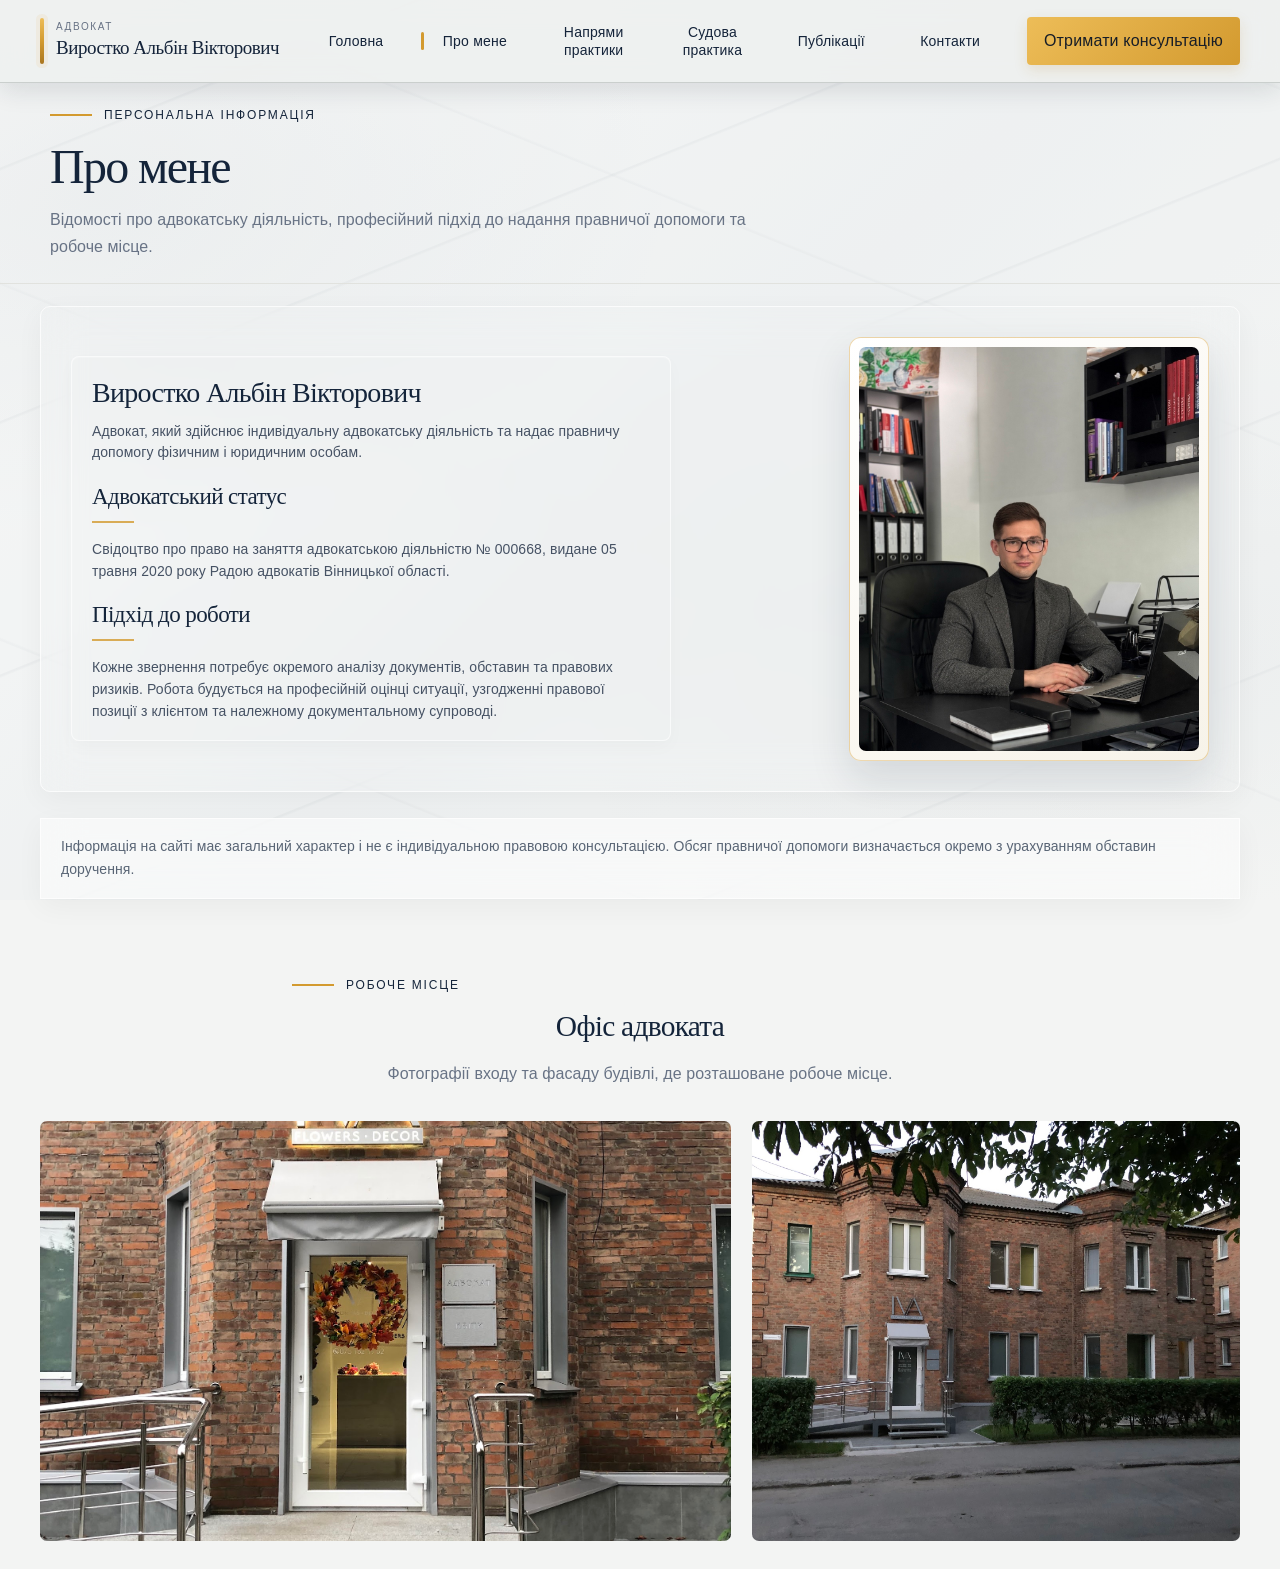
==== commit 057458fb: "Load true transparent cards" ====
--- a/about.html
+++ b/about.html
@@ -1,4 +1,4 @@
-<!doctype html><html lang="uk"><head><meta charset="utf-8"><meta name="viewport" content="width=device-width, initial-scale=1"><meta name="description" content="Відомості про адвоката Виростка Альбіна Вікторовича, адвокатське свідоцтво та індивідуальну адвокатську діяльність."><title>Про адвоката Альбіна Виростка — Козятин</title><link rel="stylesheet" href="styles.css?v=about-glass-match-20261119-9">
+<!doctype html><html lang="uk"><head><meta charset="utf-8"><meta name="viewport" content="width=device-width, initial-scale=1"><meta name="description" content="Відомості про адвоката Виростка Альбіна Вікторовича, адвокатське свідоцтво та індивідуальну адвокатську діяльність."><title>Про адвоката Альбіна Виростка — Козятин</title><link rel="stylesheet" href="styles.css?v=true-transparency-20261119-10">
 <link rel="canonical" href="https://advokat-vyrostko.com.ua/about.html">
 <meta name="application-name" content="Адвокат Виростко">
 <meta property="og:type" content="website">
--- a/styles.css
+++ b/styles.css
@@ -3938,3 +3938,30 @@
   background: transparent !important;
   background-color: transparent !important;
 }
+
+
+/* TRUE TRANSPARENCY: let the page artwork show through, not a white glass fill */
+html body main .contact-grid > .contact-card.contact-card.contact-card.contact-card,
+html body main .practice-grid > .practice-card.practice-card.practice-card.practice-card,
+html body main .practice-detail-grid > .practice-detail-card.practice-detail-card.practice-detail-card.practice-detail-card,
+html body main .about-profile-grid > .about-profile-copy.about-profile-copy.about-profile-copy.about-profile-copy,
+html body main .facts > .fact.fact.fact.fact,
+html body main .about-grid > .about-panel.about-panel.about-panel.about-panel,
+html body main .wrap.content.wrap.content {
+  background: rgba(255,255,255,.055) !important;
+  background-color: rgba(255,255,255,.055) !important;
+  background-image: none !important;
+  border: 1px solid rgba(255,255,255,.58) !important;
+  box-shadow: 0 6px 18px rgba(31,45,57,.025), inset 0 1px 0 rgba(255,255,255,.18) !important;
+  -webkit-backdrop-filter: blur(2px) saturate(1.02) !important;
+  backdrop-filter: blur(2px) saturate(1.02) !important;
+}
+html body main .contact-grid,
+html body main .practice-grid,
+html body main .practice-detail-grid,
+html body main .about-profile-grid,
+html body main .facts,
+html body main .about-grid {
+  background: transparent !important;
+  background-color: transparent !important;
+}
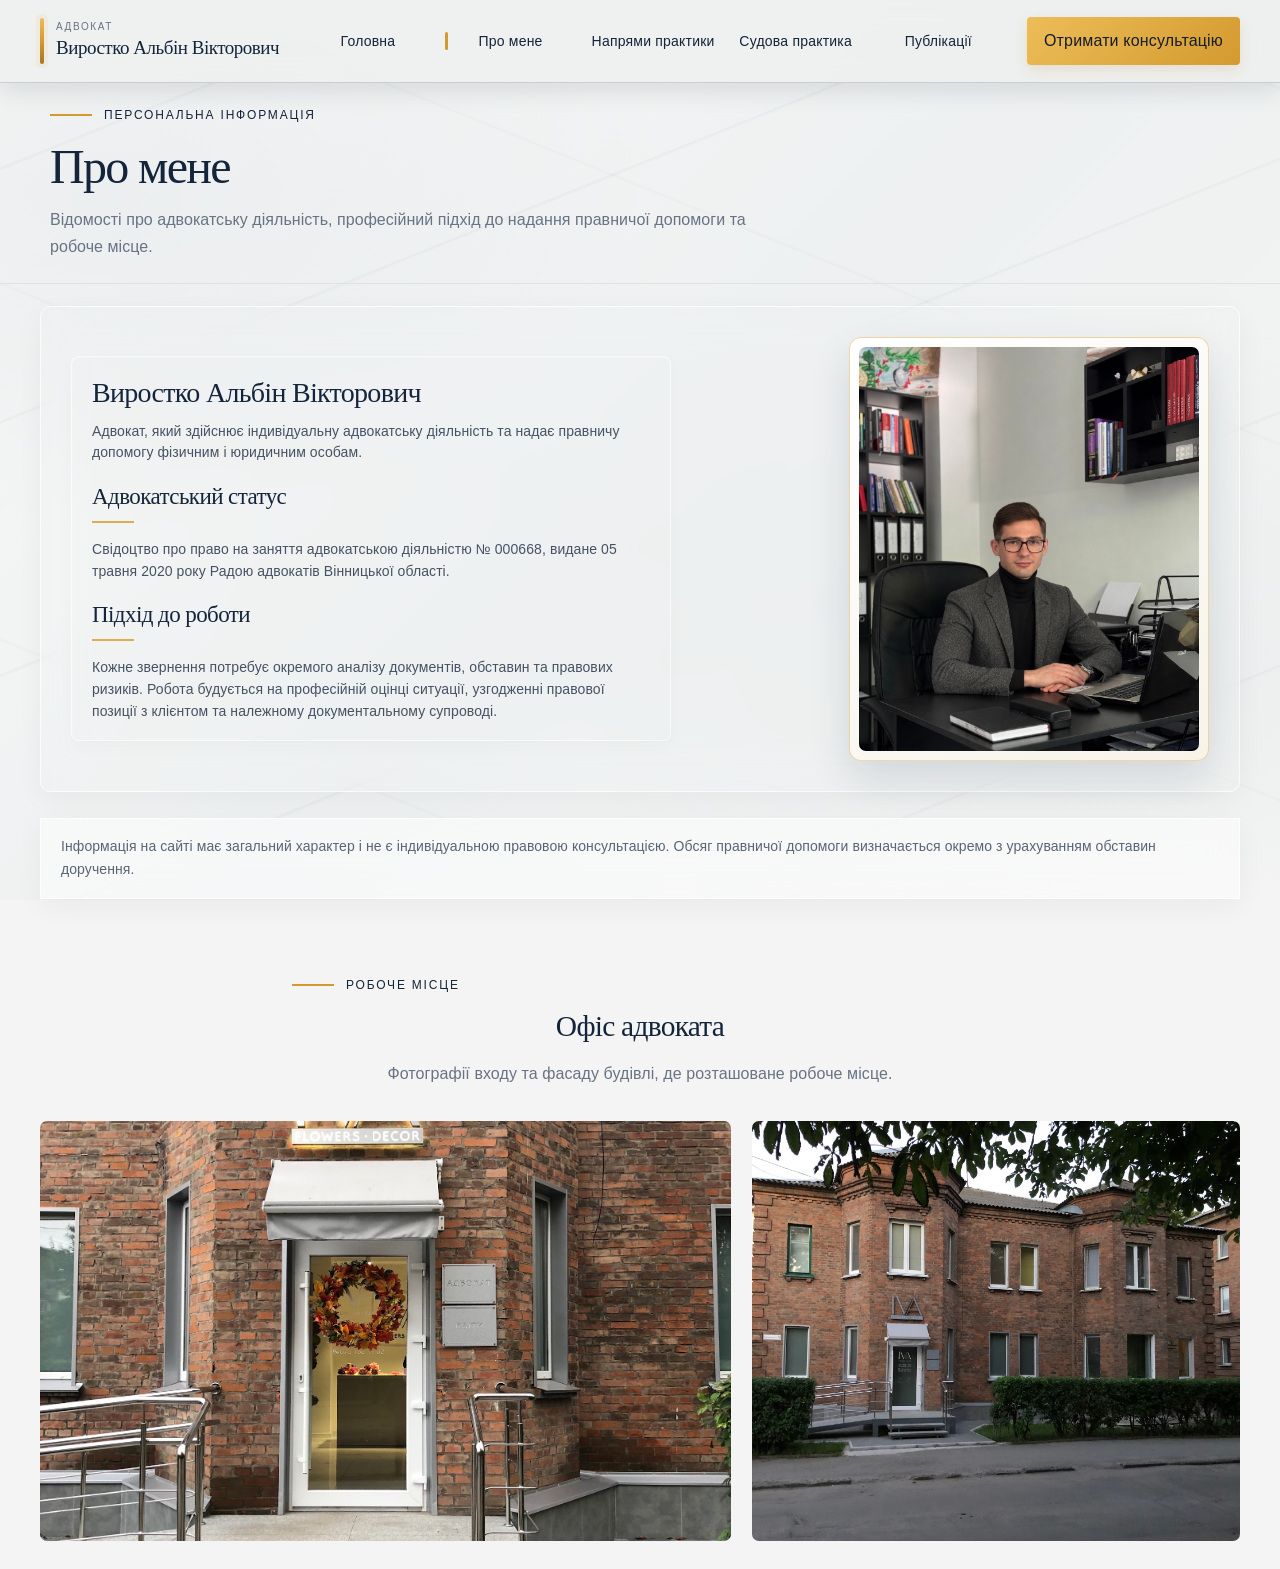
==== commit ca9fd7f6: "Remove contacts tab and point consultation links to homepage contacts section" ====
--- a/about.html
+++ b/about.html
@@ -18,8 +18,8 @@
 <header><div class="wrap nav">
  <a class="brand" href="index.html"><span class="brand-mark"></span><span><small>Адвокат</small><strong>Виростко Альбін Вікторович</strong></span></a>
  <button class="menu-toggle" aria-label="Відкрити меню" aria-expanded="false">☰</button>
- <nav><a href="index.html">Головна</a><a class="active" href="about.html">Про мене</a><a href="practice.html">Напрями практики</a><a href="cases.html">Судова практика</a><a href="publications.html">Публікації</a><a href="contacts.html">Контакти</a><a class="menu-consult" href="contacts.html">Отримати консультацію →</a></nav>
- <a class="btn" href="contacts.html">Отримати консультацію</a>
+ <nav><a href="index.html">Головна</a><a class="active" href="about.html">Про мене</a><a href="practice.html">Напрями практики</a><a href="cases.html">Судова практика</a><a href="publications.html">Публікації</a><a class="menu-consult" href="index.html#contacts">Отримати консультацію →</a></nav>
+ <a class="btn" href="index.html#contacts">Отримати консультацію</a>
 </div></header>
 
 <main>
--- a/styles.css
+++ b/styles.css
@@ -3965,3 +3965,58 @@
   background: transparent !important;
   background-color: transparent !important;
 }
+
+
+/* HOME PAGE ABOUT PANEL: transparent surface with dark, high-contrast typography */
+html body main .about-grid > .about-panel.about-panel.about-panel.about-panel {
+  background: rgba(255,255,255,.055) !important;
+  background-color: rgba(255,255,255,.055) !important;
+  color: #263449 !important;
+  border: 1px solid rgba(255,255,255,.58) !important;
+  -webkit-backdrop-filter: blur(2px) saturate(1.02) !important;
+  backdrop-filter: blur(2px) saturate(1.02) !important;
+}
+html body main .about-grid > .about-panel .eyebrow,
+html body main .about-grid > .about-panel h2,
+html body main .about-grid > .about-panel p {
+  color: #263449 !important;
+  text-shadow: none !important;
+}
+html body main .about-grid > .about-panel .eyebrow:before {
+  background: #b5a27e !important;
+}
+html body main .about-grid > .about-panel .btn-outline {
+  color: #263449 !important;
+  background: rgba(255,255,255,.12) !important;
+  border-color: #b5a27e !important;
+}
+html body main .about-grid > .about-panel:after {
+  border-color: rgba(181,162,126,.22) !important;
+}
+
+
+/* CONTACTS — remove the opaque white card fill completely */
+html body main .contact-grid > div.contact-card,
+html body main .contact-grid > .contact-card {
+  background: transparent !important;
+  background-color: transparent !important;
+  background-image: none !important;
+  -webkit-backdrop-filter: none !important;
+  backdrop-filter: none !important;
+  border: 1px solid rgba(255,255,255,.82) !important;
+  box-shadow: 0 5px 18px rgba(35,48,60,.035), inset 0 1px 0 rgba(255,255,255,.3) !important;
+}
+
+
+/* HIGHEST-PRIORITY CONTACT CARD OVERRIDE.
+   Supersedes legacy section.section.section.section.section selector above. */
+html body main > section.section.section.section.section > .wrap.contact-grid.contact-grid.contact-grid > div.contact-card.contact-card.contact-card.contact-card.contact-card {
+  background: transparent !important;
+  background-color: transparent !important;
+  background-image: none !important;
+  -webkit-backdrop-filter: none !important;
+  backdrop-filter: none !important;
+  animation: none !important;
+  border: 1px solid rgba(255,255,255,.82) !important;
+  box-shadow: 0 5px 18px rgba(35,48,60,.035), inset 0 1px 0 rgba(255,255,255,.3) !important;
+}
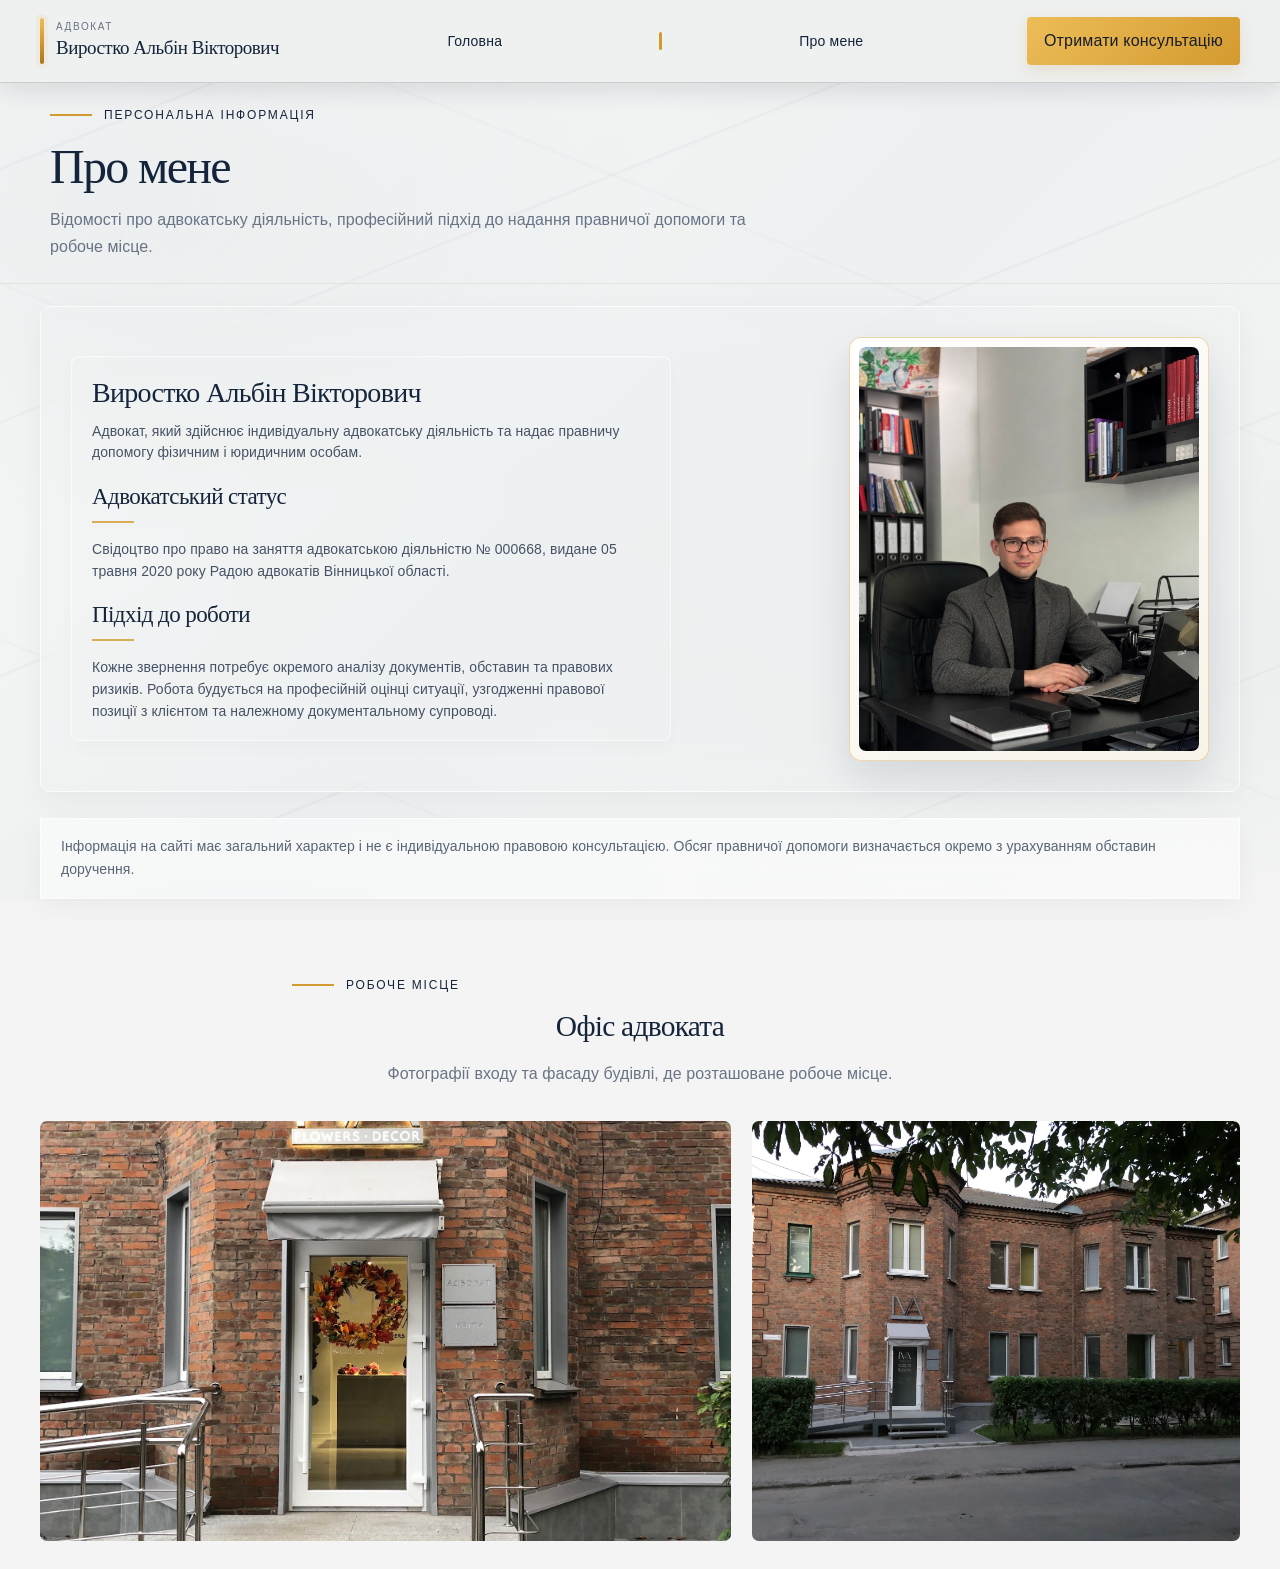
==== commit c95c1d8e: "Keep only Home and About tabs in main navigation" ====
--- a/about.html
+++ b/about.html
@@ -18,7 +18,7 @@
 <header><div class="wrap nav">
  <a class="brand" href="index.html"><span class="brand-mark"></span><span><small>Адвокат</small><strong>Виростко Альбін Вікторович</strong></span></a>
  <button class="menu-toggle" aria-label="Відкрити меню" aria-expanded="false">☰</button>
- <nav><a href="index.html">Головна</a><a class="active" href="about.html">Про мене</a><a href="practice.html">Напрями практики</a><a href="cases.html">Судова практика</a><a href="publications.html">Публікації</a><a class="menu-consult" href="index.html#contacts">Отримати консультацію →</a></nav>
+ <nav><a href="index.html">Головна</a><a class="active" href="about.html">Про мене</a><a class="menu-consult" href="index.html#contacts">Отримати консультацію →</a></nav>
  <a class="btn" href="index.html#contacts">Отримати консультацію</a>
 </div></header>
 
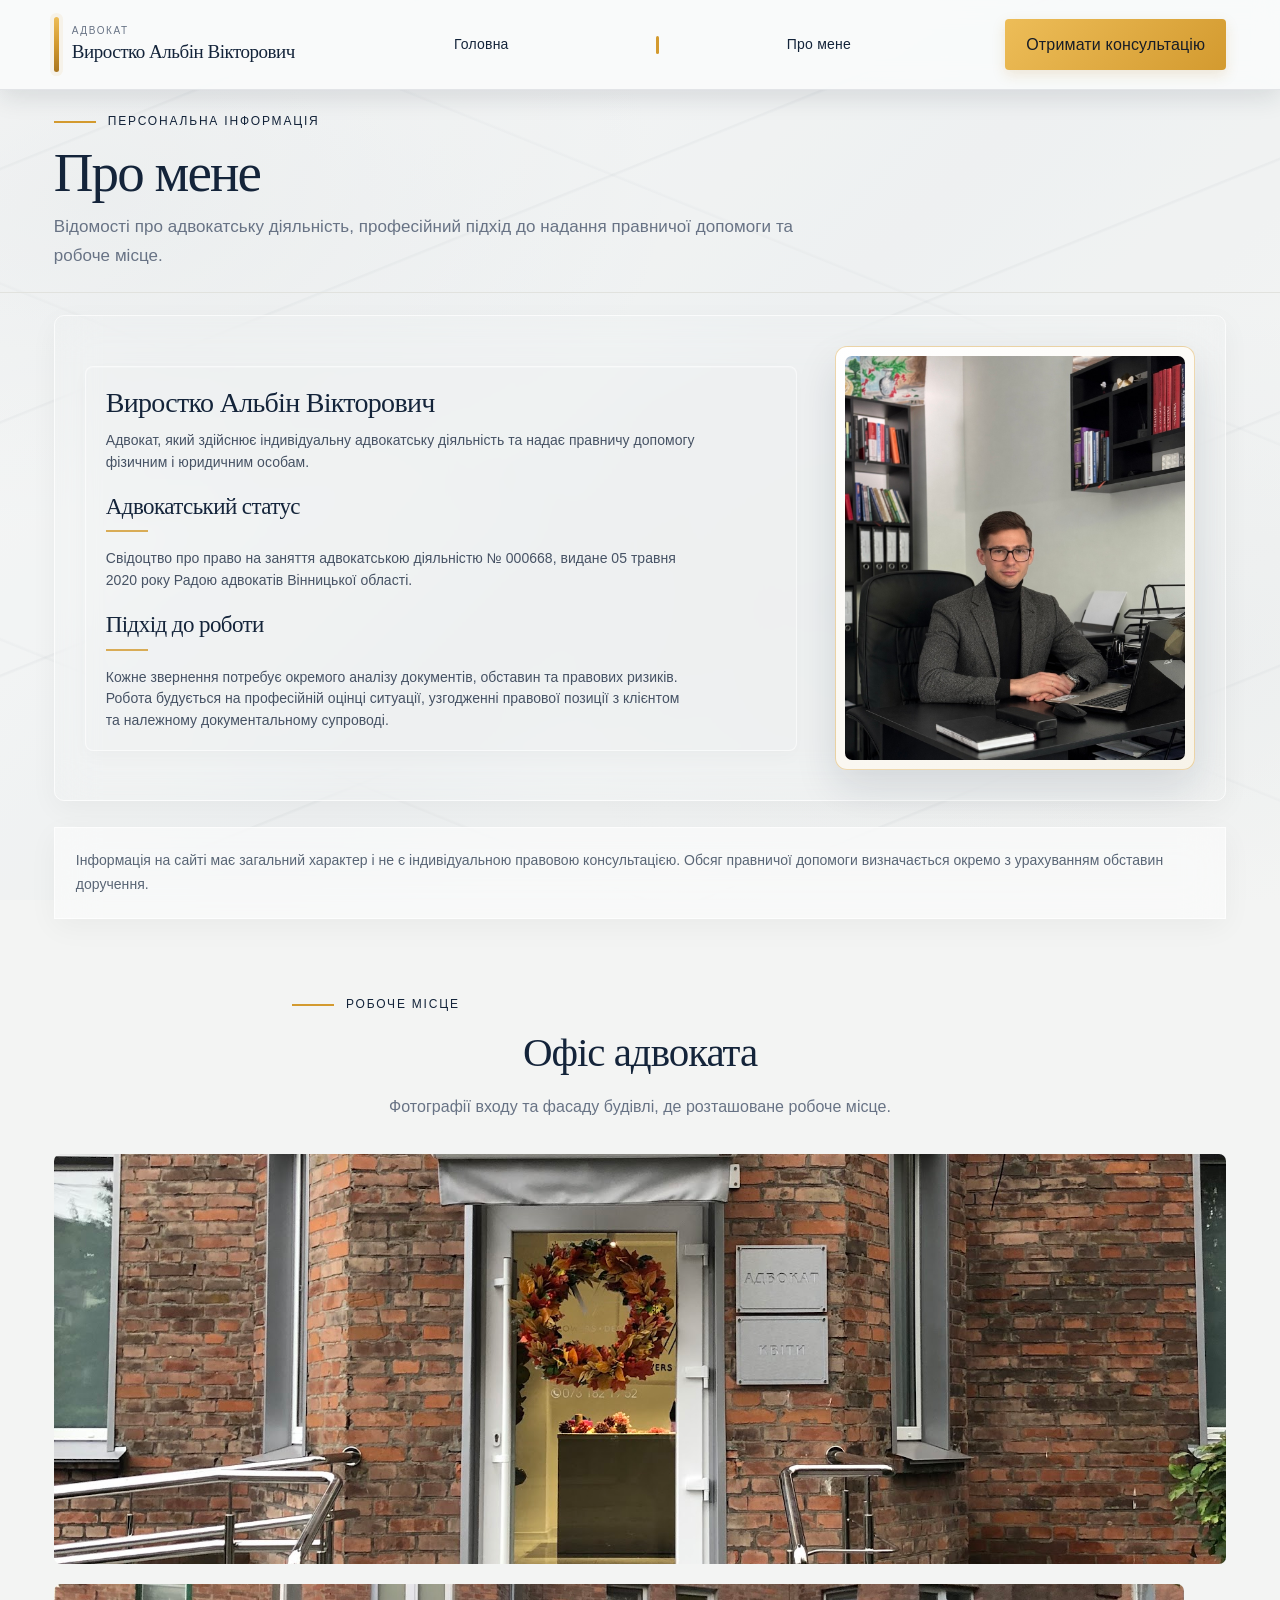
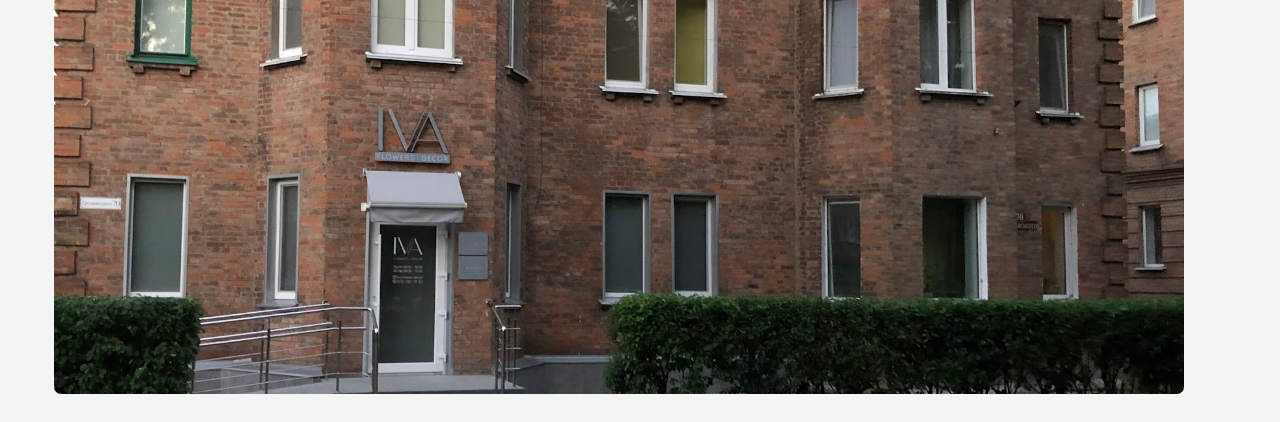
==== commit dede7f98: "Refresh styles for harmonic responsive design" ====
--- a/about.html
+++ b/about.html
@@ -1,4 +1,4 @@
-<!doctype html><html lang="uk"><head><meta charset="utf-8"><meta name="viewport" content="width=device-width, initial-scale=1"><meta name="description" content="Відомості про адвоката Виростка Альбіна Вікторовича, адвокатське свідоцтво та індивідуальну адвокатську діяльність."><title>Про адвоката Альбіна Виростка — Козятин</title><link rel="stylesheet" href="styles.css?v=true-transparency-20261119-10">
+<!doctype html><html lang="uk"><head><meta charset="utf-8"><meta name="viewport" content="width=device-width, initial-scale=1"><meta name="description" content="Відомості про адвоката Виростка Альбіна Вікторовича, адвокатське свідоцтво та індивідуальну адвокатську діяльність."><title>Про адвоката Альбіна Виростка — Козятин</title><link rel="stylesheet" href="styles.css?v=harmonic-phi-fibonacci-20261119-1">
 <link rel="canonical" href="https://advokat-vyrostko.com.ua/about.html">
 <meta name="application-name" content="Адвокат Виростко">
 <meta property="og:type" content="website">
--- a/styles.css
+++ b/styles.css
@@ -4020,3 +4020,160 @@
   border: 1px solid rgba(255,255,255,.82) !important;
   box-shadow: 0 5px 18px rgba(35,48,60,.035), inset 0 1px 0 rgba(255,255,255,.3) !important;
 }
+
+
+/* ==========================================================
+   HARMONIC DESIGN SYSTEM — Golden Ratio / Fibonacci / Rule of Thirds
+   Unified responsive layout across all pages.
+   ========================================================== */
+:root {
+  --phi: 1.618;
+  --fib-5: 5px;
+  --fib-8: 8px;
+  --fib-13: 13px;
+  --fib-21: 21px;
+  --fib-34: 34px;
+  --fib-55: 55px;
+  --fib-89: 89px;
+  --layout-max: 1280px;
+  --layout-gutter: clamp(20px, 4.2vw, 55px);
+  --surface-glass: rgba(255,255,255,.18);
+  --surface-border: rgba(255,255,255,.64);
+  --shadow-soft: 0 13px 34px rgba(20,36,58,.065);
+}
+html { scroll-padding-top: 96px; }
+body { line-height: 1.62; letter-spacing: .002em; }
+.wrap { width: min(var(--layout-max), calc(100% - 2 * var(--layout-gutter))) !important; margin-inline: auto !important; }
+header { background: rgba(250,251,251,.91) !important; border-bottom-color: rgba(20,36,58,.10) !important; }
+.nav { min-height: 89px !important; gap: 34px !important; }
+.brand { gap: 13px !important; min-width: 0 !important; }
+.brand-mark { width: 5px !important; height: 55px !important; }
+.brand strong { font-size: clamp(17px, 1.55vw, 22px) !important; letter-spacing: -.025em; }
+nav { gap: clamp(21px, 2.6vw, 34px) !important; font-size: 14px !important; }
+nav .menu-consult { display: none !important; }
+.nav > .btn { padding: 13px 21px !important; white-space: nowrap; }
+h1 { font-size: clamp(42px, 5.2vw, 68px) !important; line-height: 1.045 !important; letter-spacing: -.035em !important; }
+h2 { letter-spacing: -.025em; }
+h3 { letter-spacing: -.015em; }
+.hero { min-height: clamp(560px, 53vw, 720px) !important; }
+.hero::after {
+  background: linear-gradient(90deg, rgba(250,250,247,.99) 0%, rgba(250,250,247,.96) 34%, rgba(250,250,247,.78) 52%, rgba(250,250,247,.08) 76%) !important;
+}
+.hero-inner { width: 61.8% !important; max-width: 760px !important; padding: clamp(55px, 7vw, 89px) 0 !important; }
+.hero .eyebrow { margin-bottom: 21px; }
+.hero h1 { max-width: 720px; margin: 13px 0 21px !important; }
+.hero p { max-width: 540px !important; font-size: clamp(17px, 1.5vw, 21px) !important; line-height: 1.55 !important; }
+.hero-actions { gap: 21px !important; }
+.contact-inline { gap: 8px !important; padding-left: 21px !important; font-size: 13px !important; }
+.btn { min-height: 48px; padding: 13px 21px !important; border-radius: 4px !important; box-shadow: 0 5px 16px rgba(160,111,26,.13); }
+.btn:hover { transform: translateY(-2px); }
+.section { padding: clamp(55px, 6.8vw, 89px) 0 !important; }
+.section-head { max-width: 760px; margin: 0 auto 34px !important; }
+.section-head h2 { font-size: clamp(30px, 3.2vw, 42px) !important; margin-bottom: 13px !important; }
+.section-head p { max-width: 610px; margin-inline: auto !important; }
+.practice-grid { grid-template-columns: repeat(3, minmax(0,1fr)) !important; gap: 21px !important; }
+.practice-card {
+  min-height: 210px !important;
+  padding: 26px 21px !important;
+  border-radius: 5px !important;
+  display: flex; flex-direction: column; align-items: flex-start;
+  transition: transform .24s ease, border-color .24s ease, box-shadow .24s ease;
+}
+.practice-card h3 { font-size: clamp(18px, 1.65vw, 22px) !important; line-height: 1.2 !important; margin: 21px 0 8px !important; }
+.practice-card p { line-height: 1.58; }
+.practice-card:hover { transform: translateY(-3px); }
+.about-grid { grid-template-columns: minmax(0,1.618fr) minmax(0,1fr) !important; gap: 34px !important; }
+.about-panel { padding: clamp(26px, 3.4vw, 55px) !important; border-radius: 5px !important; min-height: 100%; display: flex; flex-direction: column; justify-content: center; }
+.about-panel h2 { font-size: clamp(32px, 3.4vw, 42px) !important; }
+.facts { gap: 13px !important; align-content: stretch; }
+.fact { padding: 21px !important; border-radius: 5px !important; min-height: 132px; display: flex; flex-direction: column; justify-content: center; }
+.fact strong { font-size: clamp(19px, 1.8vw, 24px) !important; }
+.page-hero { padding: clamp(55px, 6vw, 89px) 0 34px !important; }
+.page-hero .wrap { max-width: var(--layout-max); }
+.page-hero h1 { font-size: clamp(38px, 4.6vw, 55px) !important; margin: 13px 0 !important; }
+.page-hero p { max-width: 760px; font-size: 17px; }
+.about-profile-grid { grid-template-columns: minmax(0,1.618fr) minmax(260px,1fr) !important; gap: 34px !important; align-items: center !important; }
+.about-profile-copy { max-width: none !important; padding: clamp(21px, 2.6vw, 34px) !important; }
+.about-profile-copy h2 { font-size: clamp(24px, 2.4vw, 31px) !important; }
+.about-portrait { max-width: none !important; width: 100% !important; justify-self: stretch !important; }
+.about-portrait img { width: 100% !important; max-height: 610px !important; object-fit: cover !important; object-position: center 25% !important; }
+.office-gallery { grid-template-columns: minmax(0,1.618fr) minmax(0,1fr) !important; gap: 21px !important; }
+.office-gallery-main img, .office-gallery img { height: clamp(260px, 32vw, 420px) !important; }
+.contact-grid { grid-template-columns: repeat(2,minmax(0,1fr)) !important; gap: 21px !important; }
+.contact-card { min-height: 180px; padding: 26px !important; border-radius: 5px !important; }
+.contact-card h3 { font-size: 21px !important; }
+.office-map { margin-top: 34px !important; padding: clamp(21px,3vw,34px) !important; border-radius: 5px !important; }
+.office-map h2 { font-size: clamp(25px,2.5vw,34px) !important; }
+.map-frame iframe { height: clamp(300px, 38vw, 500px) !important; }
+.practice-detail-grid { grid-template-columns: repeat(3,minmax(0,1fr)) !important; gap: 21px !important; }
+.practice-detail-card { padding: 26px 21px !important; border-radius: 5px !important; }
+.content { max-width: 850px !important; }
+.note { padding: 21px !important; }
+footer { padding-block: 34px !important; }
+
+/* The 61.8 / 38.2 composition is reserved for wide screens. */
+@media (max-width: 980px) {
+  .nav { min-height: 78px !important; gap: 21px !important; }
+  .brand strong { font-size: 18px !important; }
+  nav { gap: 21px !important; }
+  .hero { min-height: 600px !important; }
+  .hero-inner { width: 68% !important; }
+  .practice-grid, .practice-detail-grid { grid-template-columns: repeat(2,minmax(0,1fr)) !important; }
+  .about-grid { grid-template-columns: minmax(0,1.25fr) minmax(0,1fr) !important; gap: 21px !important; }
+}
+@media (max-width: 720px) {
+  :root { --layout-gutter: 21px; }
+  html { scroll-padding-top: 76px; }
+  .wrap { width: calc(100% - 42px) !important; }
+  .nav { min-height: 70px !important; gap: 13px !important; }
+  .brand { max-width: calc(100% - 54px); }
+  .brand-mark { height: 42px !important; width: 4px !important; flex: 0 0 4px; }
+  .brand strong { font-size: clamp(15px,4vw,18px) !important; line-height: 1.1 !important; }
+  .brand small { font-size: 9px !important; letter-spacing: .11em; }
+  .menu-toggle { width: 42px; height: 42px; border-radius: 4px; background: rgba(20,36,58,.055) !important; }
+  nav { top: 70px !important; padding: 21px !important; gap: 13px !important; }
+  nav a { width: 100%; padding: 10px 0 !important; }
+  nav .menu-consult { display: block !important; color: var(--navy); font-weight: 700; border-top: 1px solid var(--line); margin-top: 5px; padding-top: 16px !important; }
+  .nav > .btn { display: none !important; }
+  .hero { min-height: 640px !important; align-items: flex-start !important; }
+  .hero::before { background-position: 63% center !important; }
+  .hero::after { background: linear-gradient(180deg, rgba(250,250,247,.98) 0%, rgba(250,250,247,.94) 48%, rgba(250,250,247,.45) 75%, rgba(250,250,247,.08) 100%) !important; }
+  .hero-inner { width: 100% !important; max-width: 100% !important; padding: 55px 0 34px !important; }
+  .hero h1 { font-size: clamp(38px, 10vw, 52px) !important; }
+  .hero p { max-width: 95% !important; font-size: 17px !important; }
+  .hero-actions { align-items: flex-start !important; flex-direction: column !important; gap: 21px !important; }
+  .contact-inline { border-left: 0 !important; border-top: 1px solid var(--gold) !important; padding: 13px 0 0 !important; width: 100%; }
+  .section { padding: 55px 0 !important; }
+  .section-head { margin-bottom: 26px !important; }
+  .section-head h2 { font-size: 31px !important; }
+  .practice-grid, .practice-detail-grid { grid-template-columns: 1fr !important; gap: 13px !important; }
+  .practice-card { min-height: 0 !important; padding: 21px !important; }
+  .practice-card h3 { margin-top: 13px !important; }
+  .about-grid, .about-profile-grid, .office-gallery { grid-template-columns: 1fr !important; gap: 21px !important; }
+  .about-panel { padding: 26px !important; min-height: 0; }
+  .facts { grid-template-columns: repeat(2,minmax(0,1fr)) !important; gap: 8px !important; }
+  .fact { min-height: 112px; padding: 13px !important; }
+  .fact strong { font-size: 18px !important; }
+  .fact span { font-size: 12px !important; }
+  .about-profile-copy { padding: 21px !important; }
+  .about-portrait { max-width: 100% !important; }
+  .about-portrait img { max-height: 520px !important; object-fit: cover !important; }
+  .office-gallery-main img, .office-gallery img { height: auto !important; max-height: 390px; }
+  .contact-grid { grid-template-columns: 1fr !important; gap: 13px !important; }
+  .contact-card { min-height: 0; padding: 21px !important; }
+  .office-map { margin-top: 21px !important; padding: 13px !important; }
+  .map-frame iframe { height: 330px !important; }
+  .page-hero { padding: 55px 0 26px !important; }
+  .page-hero h1 { font-size: 39px !important; }
+  .page-hero p { font-size: 16px; }
+  .swipe-hint { bottom: 13px !important; }
+}
+@media (max-width: 380px) {
+  .brand strong { font-size: 14px !important; }
+  .hero { min-height: 680px !important; }
+  .facts { grid-template-columns: 1fr !important; }
+  .fact { min-height: 0; }
+}
+@media (prefers-reduced-motion: reduce) {
+  *, *::before, *::after { scroll-behavior: auto !important; animation-duration: .01ms !important; transition-duration: .01ms !important; }
+}
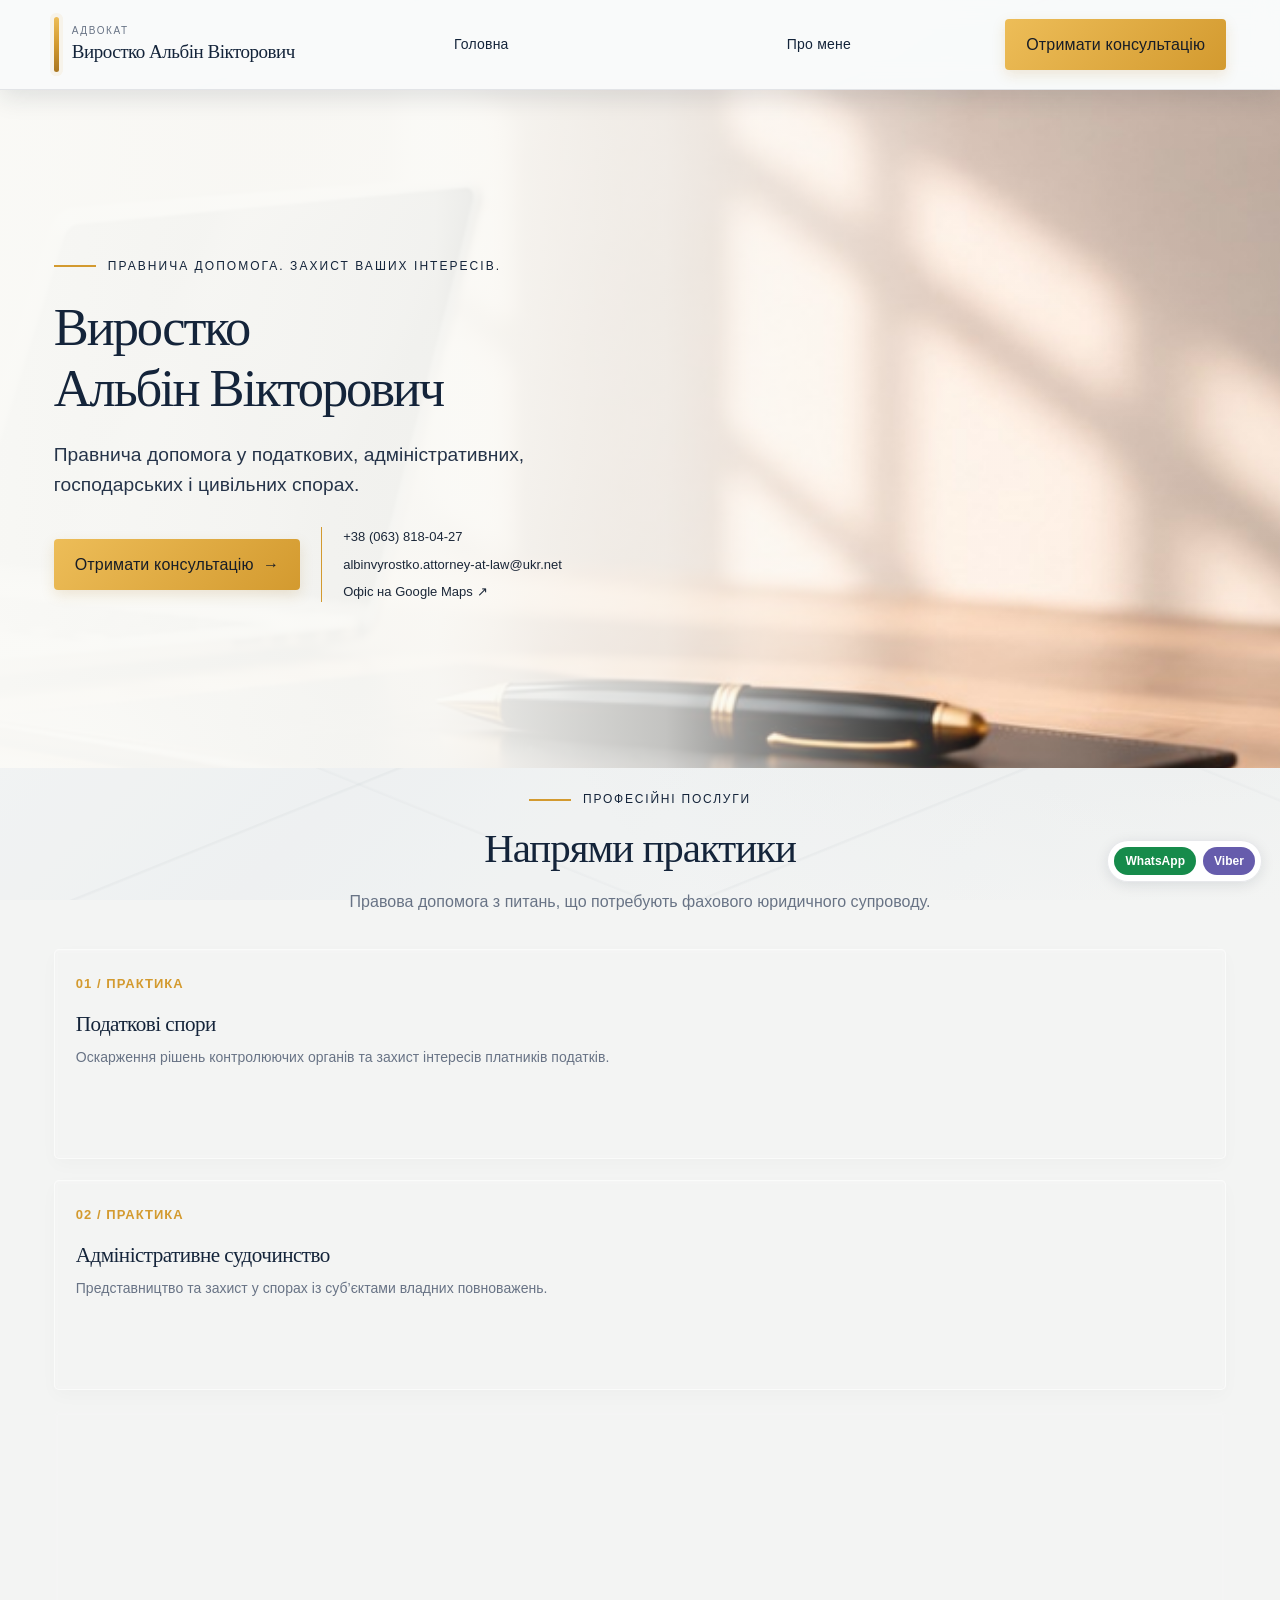
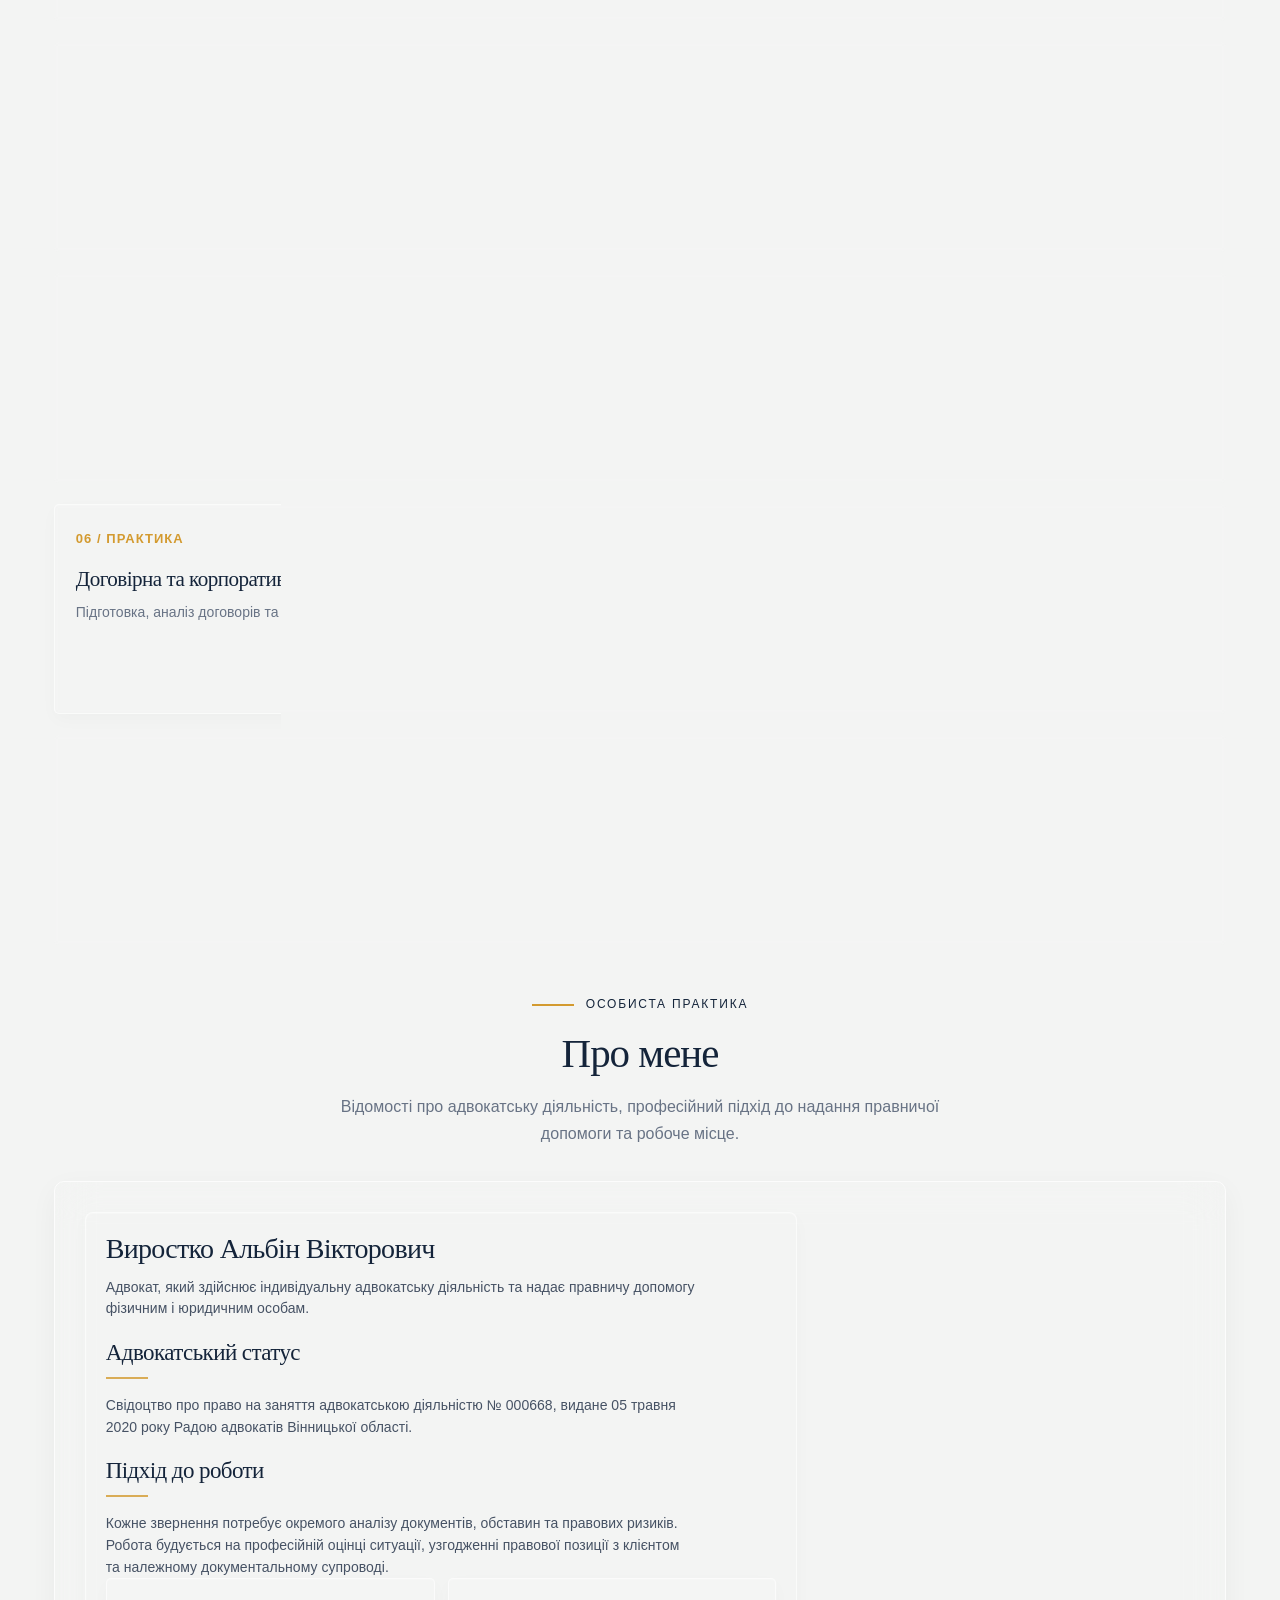
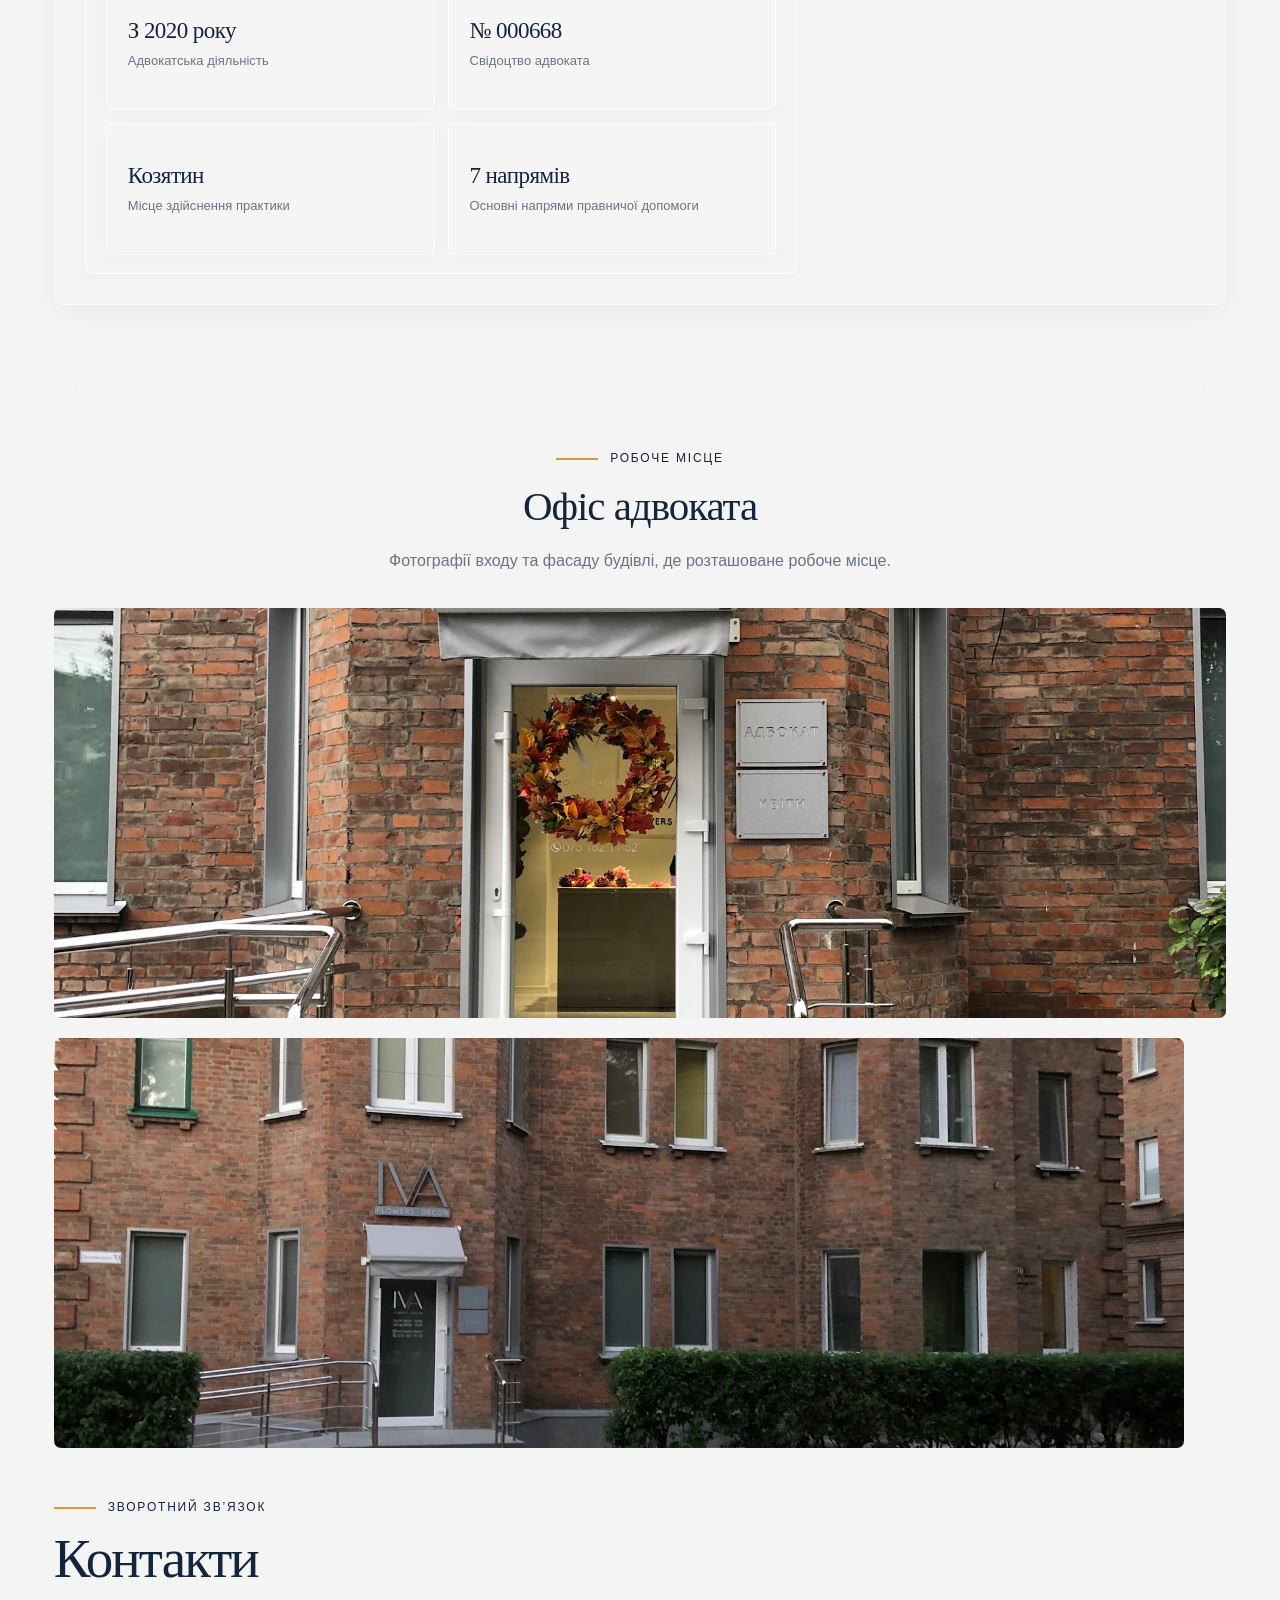
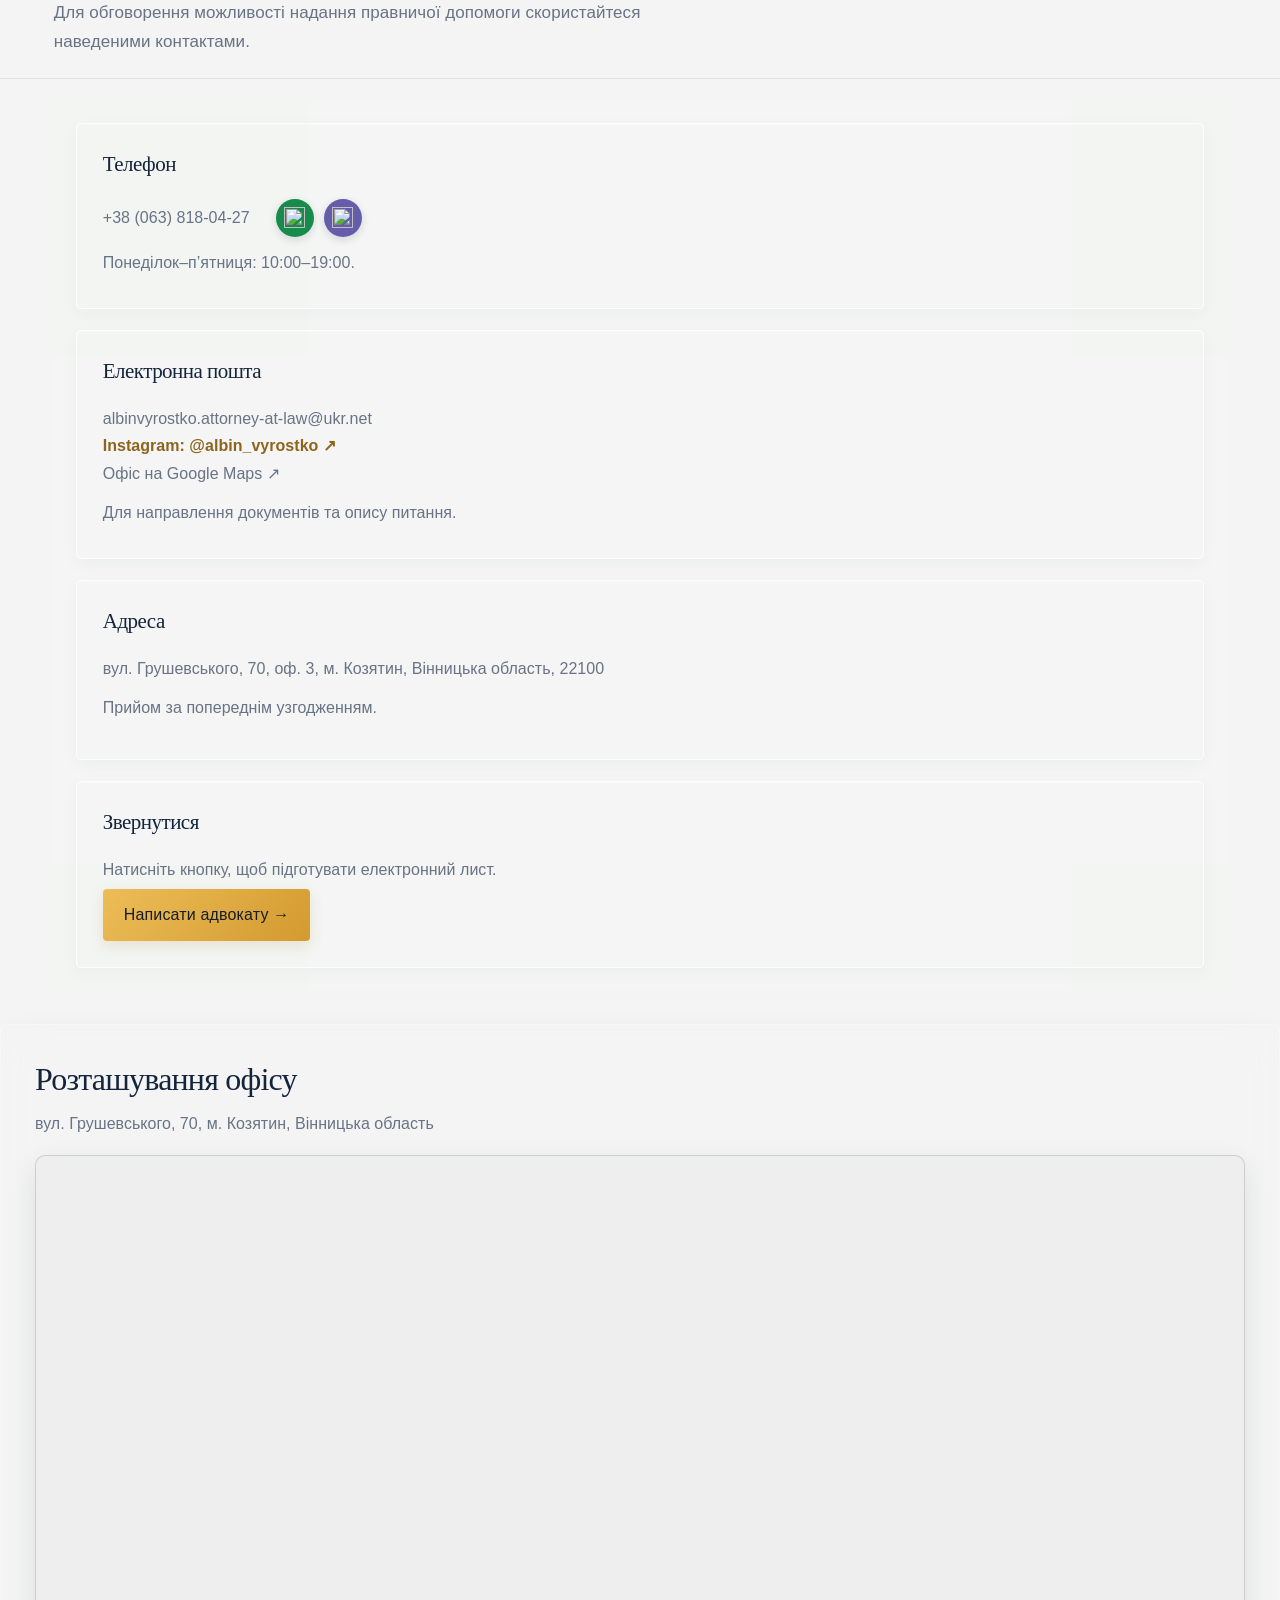
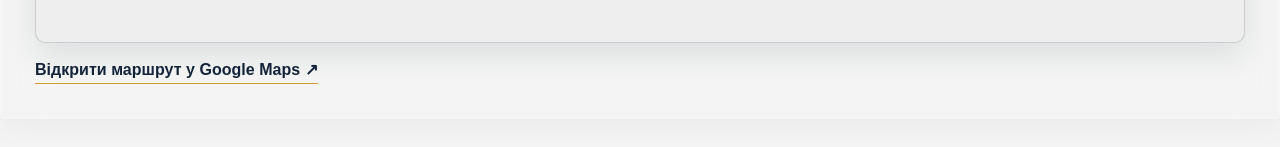
==== commit f5e3c455: "Redirect About page to merged homepage section" ====
--- a/about.html
+++ b/about.html
@@ -1,50 +1,12 @@
-<!doctype html><html lang="uk"><head><meta charset="utf-8"><meta name="viewport" content="width=device-width, initial-scale=1"><meta name="description" content="Відомості про адвоката Виростка Альбіна Вікторовича, адвокатське свідоцтво та індивідуальну адвокатську діяльність."><title>Про адвоката Альбіна Виростка — Козятин</title><link rel="stylesheet" href="styles.css?v=harmonic-phi-fibonacci-20261119-1">
-<link rel="canonical" href="https://advokat-vyrostko.com.ua/about.html">
-<meta name="application-name" content="Адвокат Виростко">
-<meta property="og:type" content="website">
-<meta property="og:locale" content="uk_UA">
-<meta property="og:site_name" content="Адвокат Виростко Альбін Вікторович">
-<meta property="og:title" content="Про адвоката Альбіна Виростка — Козятин">
-<meta property="og:description" content="Відомості про адвоката Виростка Альбіна Вікторовича, адвокатське свідоцтво та індивідуальну адвокатську діяльність.">
-<meta property="og:url" content="https://advokat-vyrostko.com.ua/about.html">
-<meta name="twitter:card" content="summary">
-<link rel="icon" type="image/svg+xml" href="/favicon.svg?v=brand-naau-1">
-<link rel="shortcut icon" href="/favicon.svg?v=brand-naau-1">
-<meta property="og:image" content="https://advokat-vyrostko.com.ua/albin-vyrostko-office.jpg">
-<meta property="og:image:alt" content="Адвокат Альбін Виростко у робочому кабінеті">
-<meta name="twitter:image" content="https://advokat-vyrostko.com.ua/albin-vyrostko-office.jpg">
-<script type="application/ld+json">{"@context":"https://schema.org","@type":"WebPage","name":"Про адвоката Альбіна Виростка — Козятин","description":"Відомості про адвоката Виростка Альбіна Вікторовича, адвокатське свідоцтво та індивідуальну адвокатську діяльність.","primaryImageOfPage":{"@type":"ImageObject","contentUrl":"https://advokat-vyrostko.com.ua/albin-vyrostko-office.jpg","caption":"Адвокат Альбін Виростко у робочому кабінеті"}}</script>
-</head><body>
-<header><div class="wrap nav">
- <a class="brand" href="index.html"><span class="brand-mark"></span><span><small>Адвокат</small><strong>Виростко Альбін Вікторович</strong></span></a>
- <button class="menu-toggle" aria-label="Відкрити меню" aria-expanded="false">☰</button>
- <nav><a href="index.html">Головна</a><a class="active" href="about.html">Про мене</a><a class="menu-consult" href="index.html#contacts">Отримати консультацію →</a></nav>
- <a class="btn" href="index.html#contacts">Отримати консультацію</a>
-</div></header>
-
-<main>
-<section class="page-hero"><div class="wrap"><div class="eyebrow">Персональна інформація</div><h1>Про мене</h1><p>Відомості про адвокатську діяльність, професійний підхід до надання правничої допомоги та робоче місце.</p></div></section>
-<section class="section"><div class="wrap">
- <div class="about-profile-grid">
-  <div class="about-profile-copy">
-   <h2>Виростко Альбін Вікторович</h2>
-   <p>Адвокат, який здійснює індивідуальну адвокатську діяльність та надає правничу допомогу фізичним і юридичним особам.</p>
-   <h2>Адвокатський статус</h2>
-   <p>Свідоцтво про право на заняття адвокатською діяльністю № 000668, видане 05 травня 2020 року Радою адвокатів Вінницької області.</p>
-   <h2>Підхід до роботи</h2>
-   <p>Кожне звернення потребує окремого аналізу документів, обставин та правових ризиків. Робота будується на професійній оцінці ситуації, узгодженні правової позиції з клієнтом та належному документальному супроводі.</p>
-  </div>
-  <figure class="about-portrait"><img src="/albin-vyrostko-office.jpg" alt="Адвокат Альбін Виростко у робочому кабінеті, адвокат у Козятині"></figure>
- </div>
- <div class="note">Інформація на сайті має загальний характер і не є індивідуальною правовою консультацією. Обсяг правничої допомоги визначається окремо з урахуванням обставин доручення.</div>
-</div></section>
-<section class="section alt"><div class="wrap"><div class="section-head"><div class="eyebrow">Робоче місце</div><h2>Офіс адвоката</h2><p>Фотографії входу та фасаду будівлі, де розташоване робоче місце.</p></div>
- <div class="office-gallery">
-  <figure class="office-gallery-main"><img src="office-entrance.jpg" alt="Вхід до офісу адвоката"></figure>
-  <figure><img src="office-building.jpg" alt="Фасад будівлі, де розташований офіс"></figure>
- </div>
-</div></section>
-</main>
-
-<script src="script.js?v=page-swipe-navigation-1"></script>
-</body></html>
+<!doctype html>
+<html lang="uk">
+<head>
+<meta charset="utf-8">
+<meta name="viewport" content="width=device-width, initial-scale=1">
+<meta http-equiv="refresh" content="0; url=index.html#about">
+<link rel="canonical" href="https://advokat-vyrostko.com.ua/#about">
+<title>Про мене — Адвокат Виростко Альбін Вікторович</title>
+<script>window.location.replace("index.html#about");</script>
+</head>
+<body><p>Розділ «Про мене» перенесено на <a href="index.html#about">головну сторінку</a>.</p></body>
+</html>
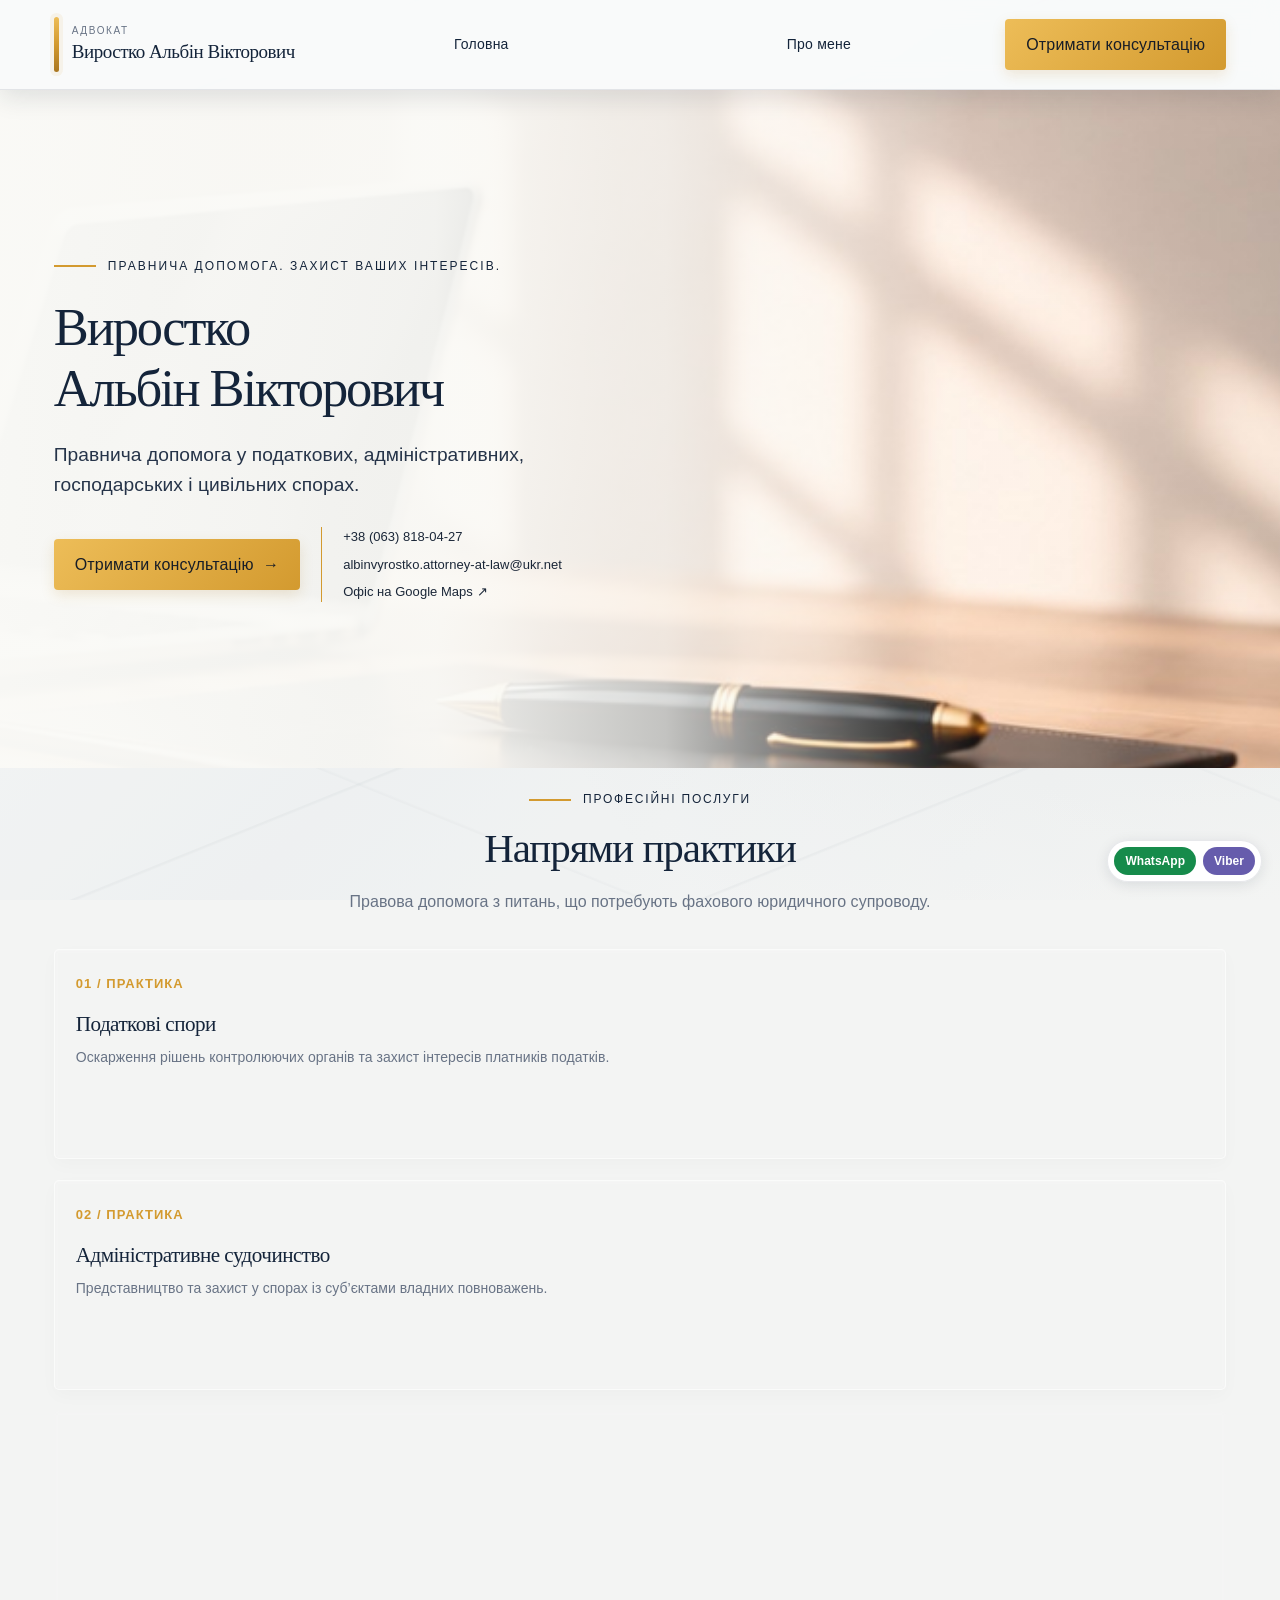
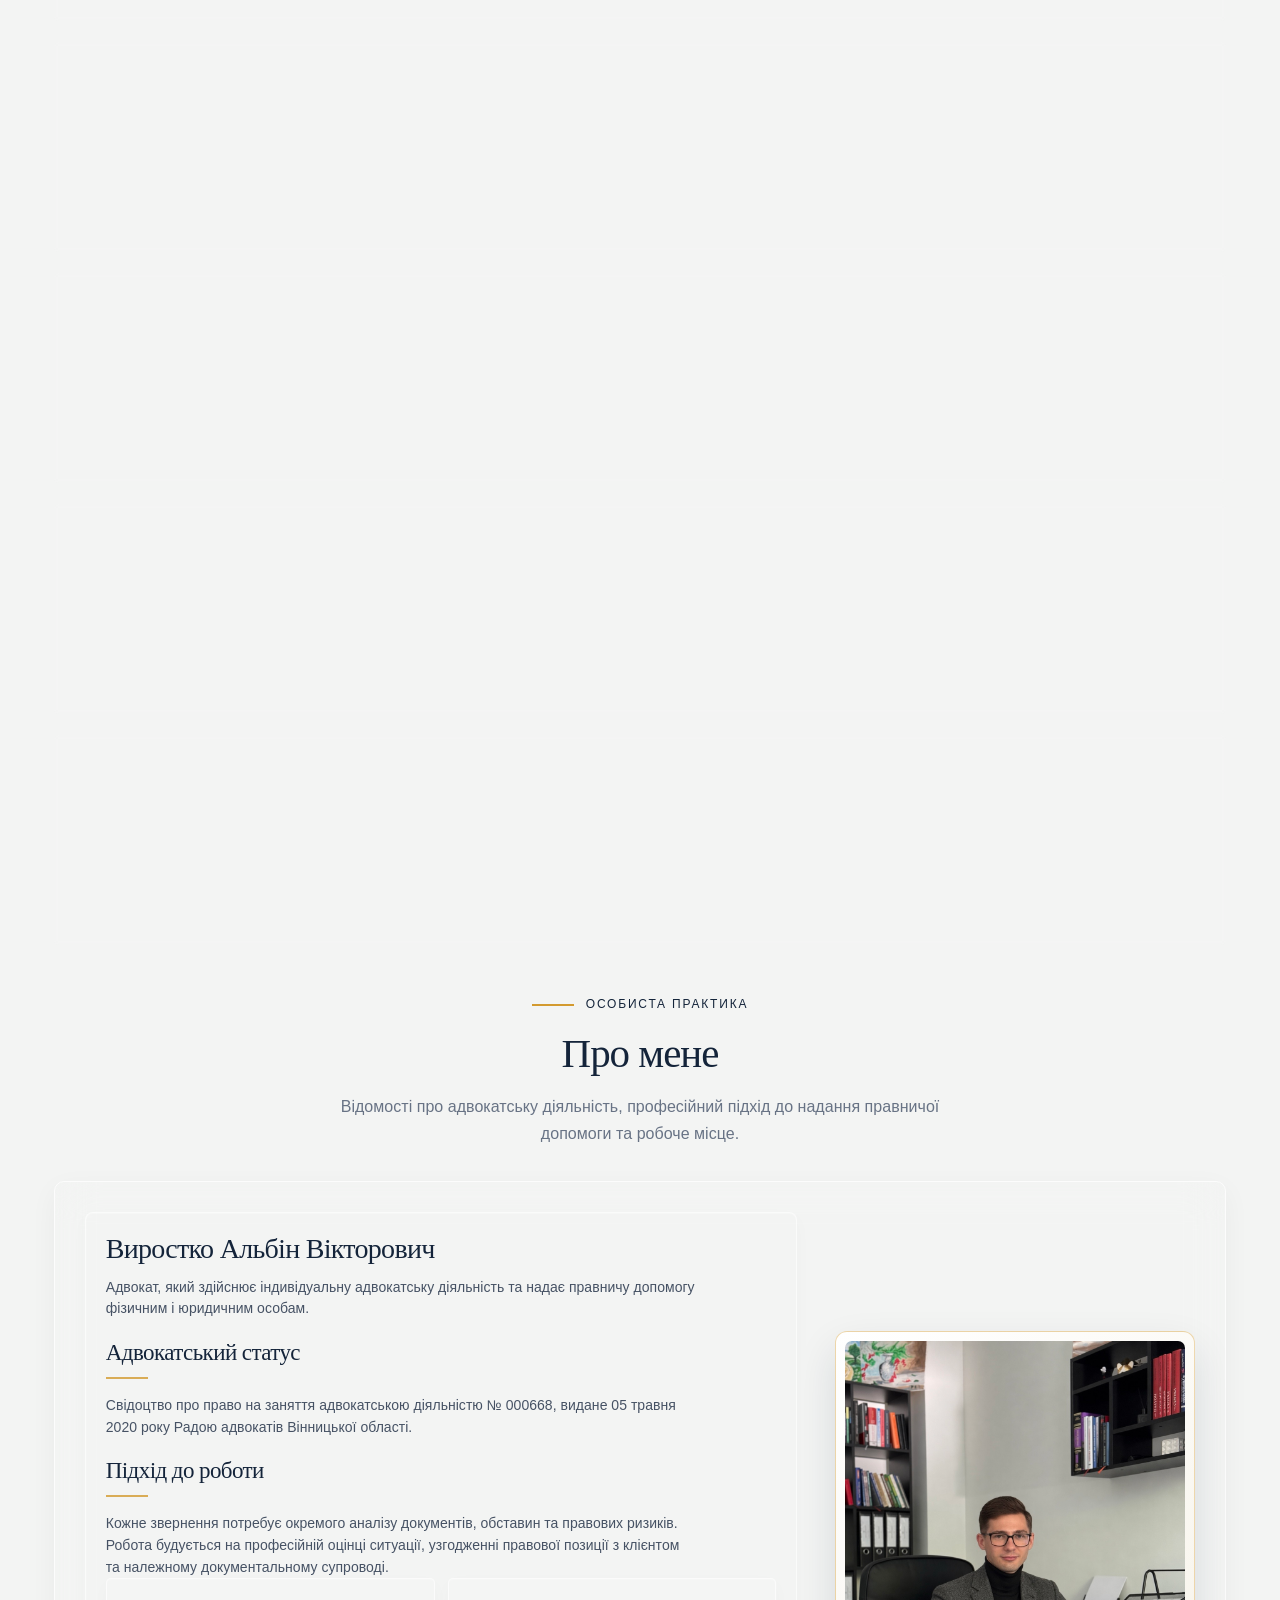
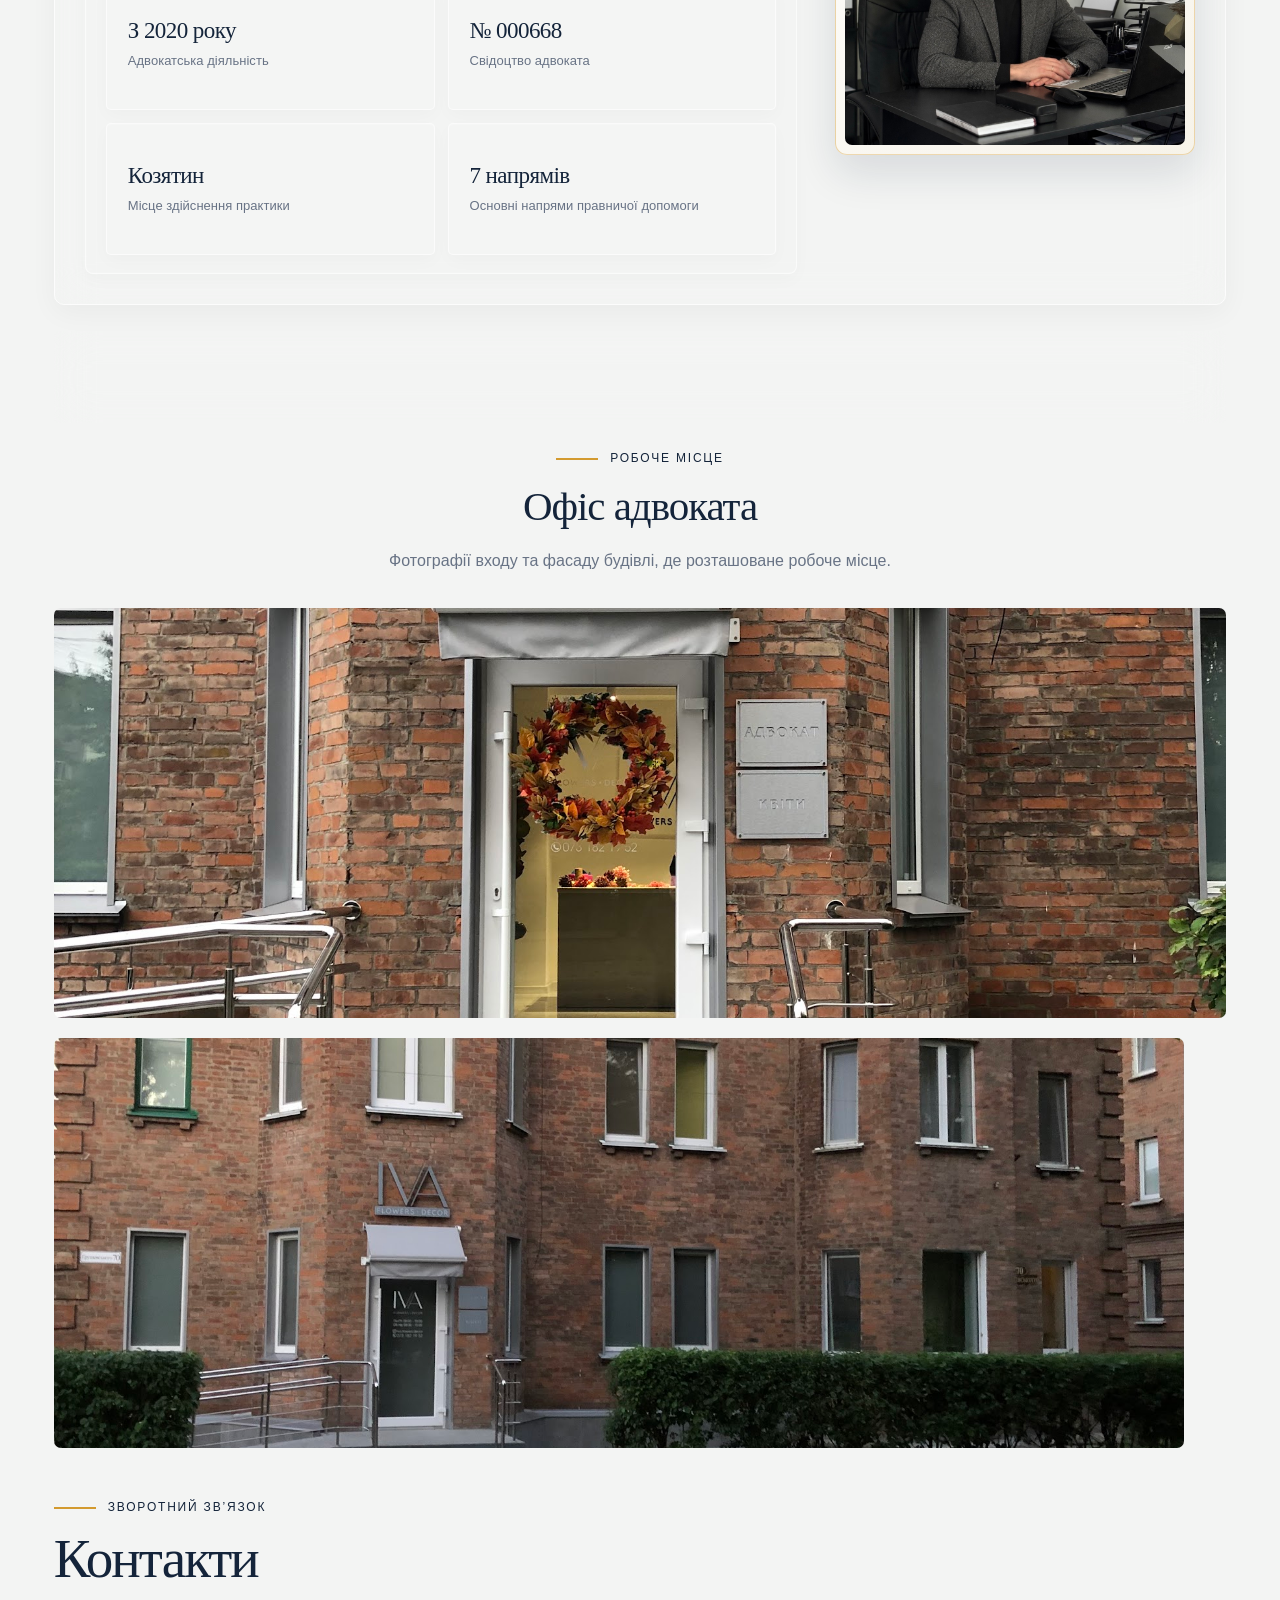
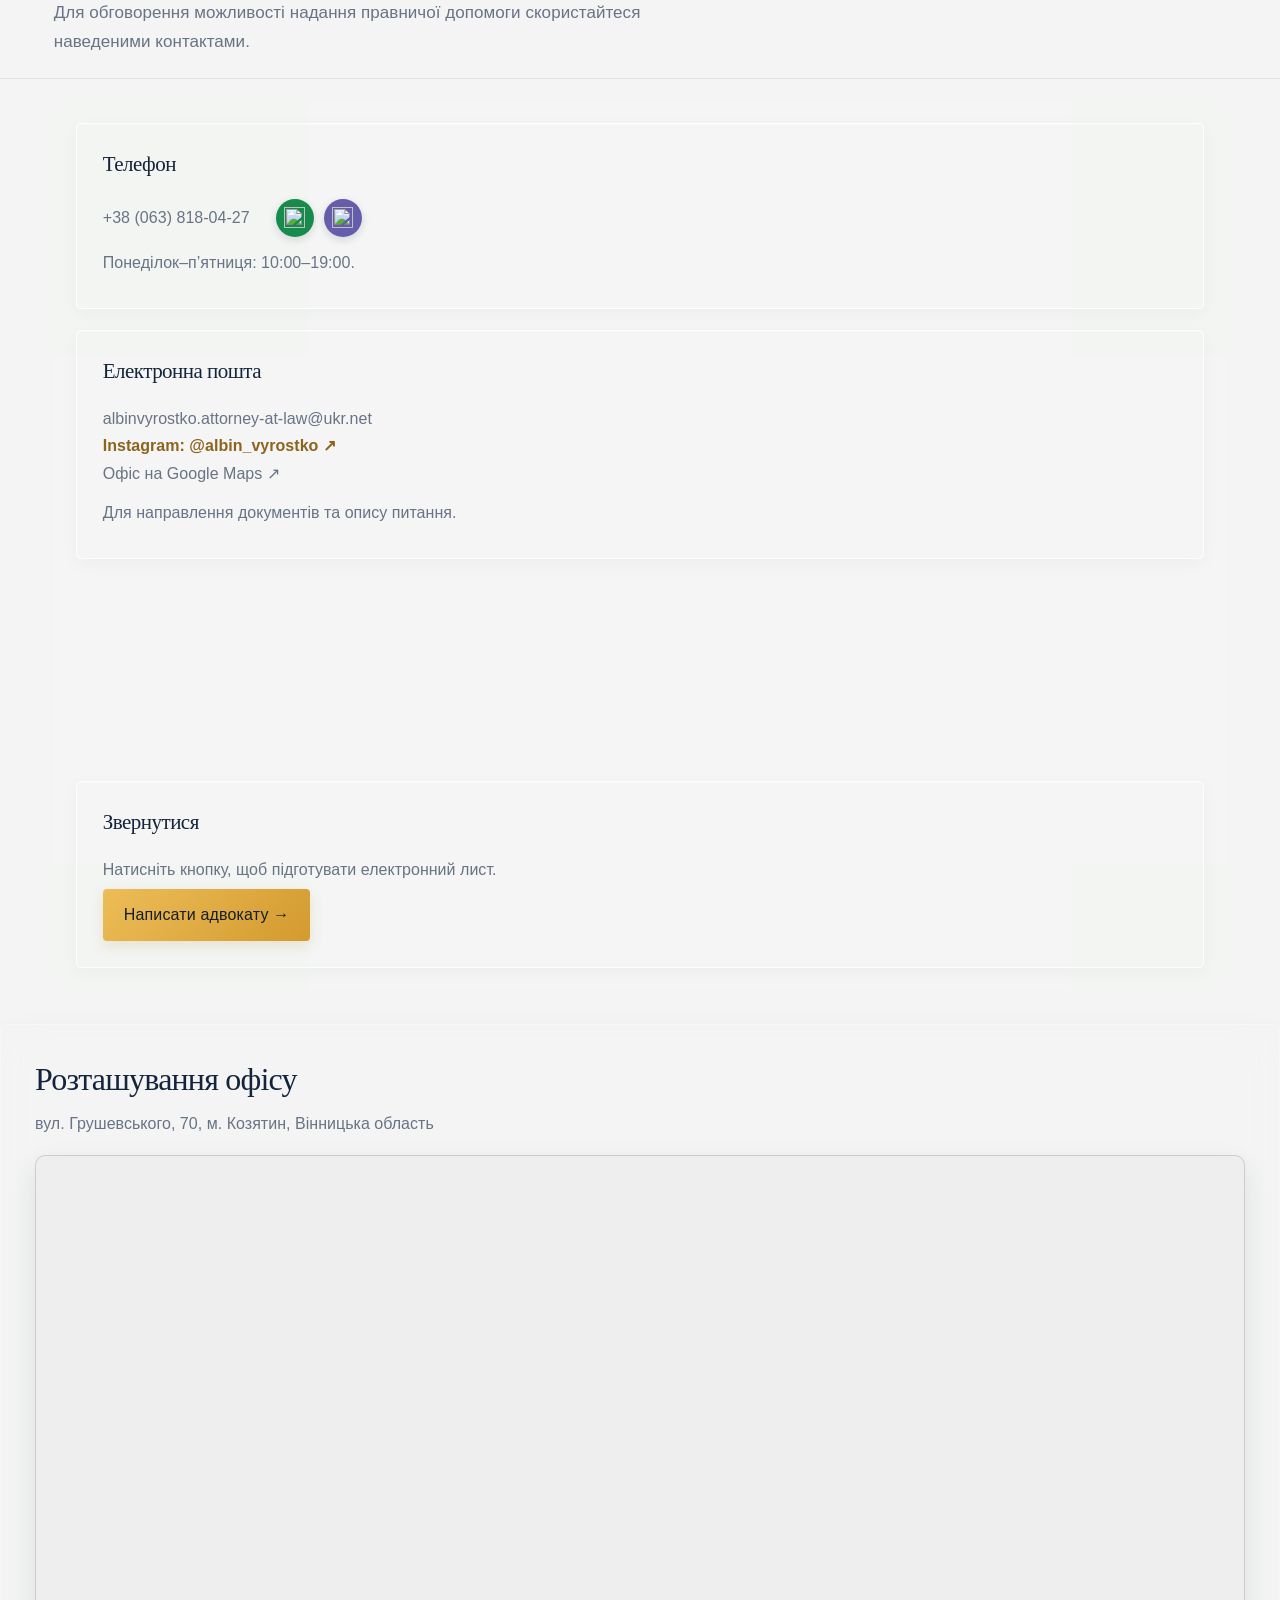
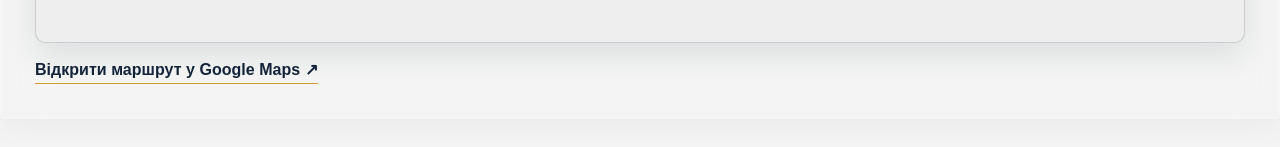
==== commit 239dd674: "Consolidate website into optimized single-page layout" ====
--- a/about.html
+++ b/about.html
@@ -1,12 +1 @@
-<!doctype html>
-<html lang="uk">
-<head>
-<meta charset="utf-8">
-<meta name="viewport" content="width=device-width, initial-scale=1">
-<meta http-equiv="refresh" content="0; url=index.html#about">
-<link rel="canonical" href="https://advokat-vyrostko.com.ua/#about">
-<title>Про мене — Адвокат Виростко Альбін Вікторович</title>
-<script>window.location.replace("index.html#about");</script>
-</head>
-<body><p>Розділ «Про мене» перенесено на <a href="index.html#about">головну сторінку</a>.</p></body>
-</html>+<!doctype html><html lang="uk"><head><meta charset="utf-8"><meta name="viewport" content="width=device-width, initial-scale=1"><meta http-equiv="refresh" content="0; url=/#about"><link rel="canonical" href="https://advokat-vyrostko.com.ua/#about"><title>Про мене — Адвокат Виростко</title><script>location.replace('/#about');</script></head><body><p>Розділ перенесено на <a href="/#about">єдину сторінку сайту</a>.</p></body></html>
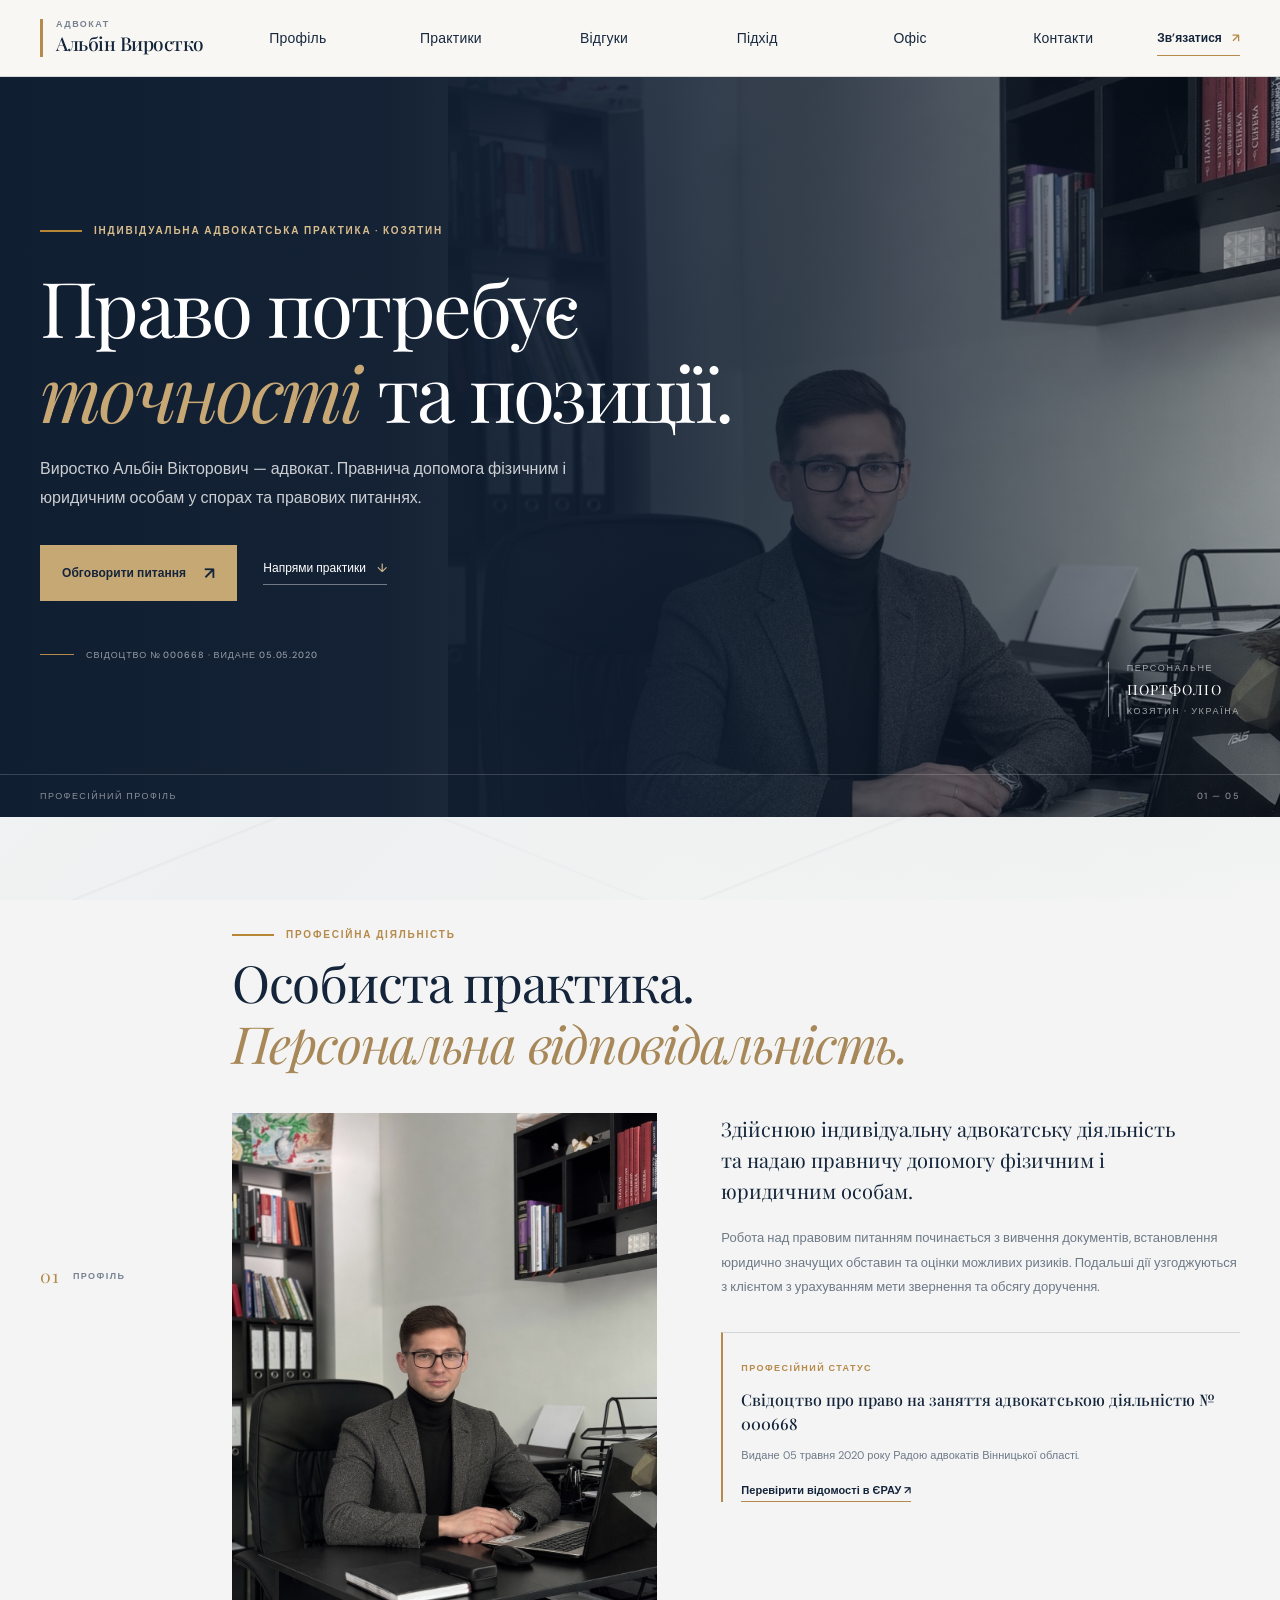
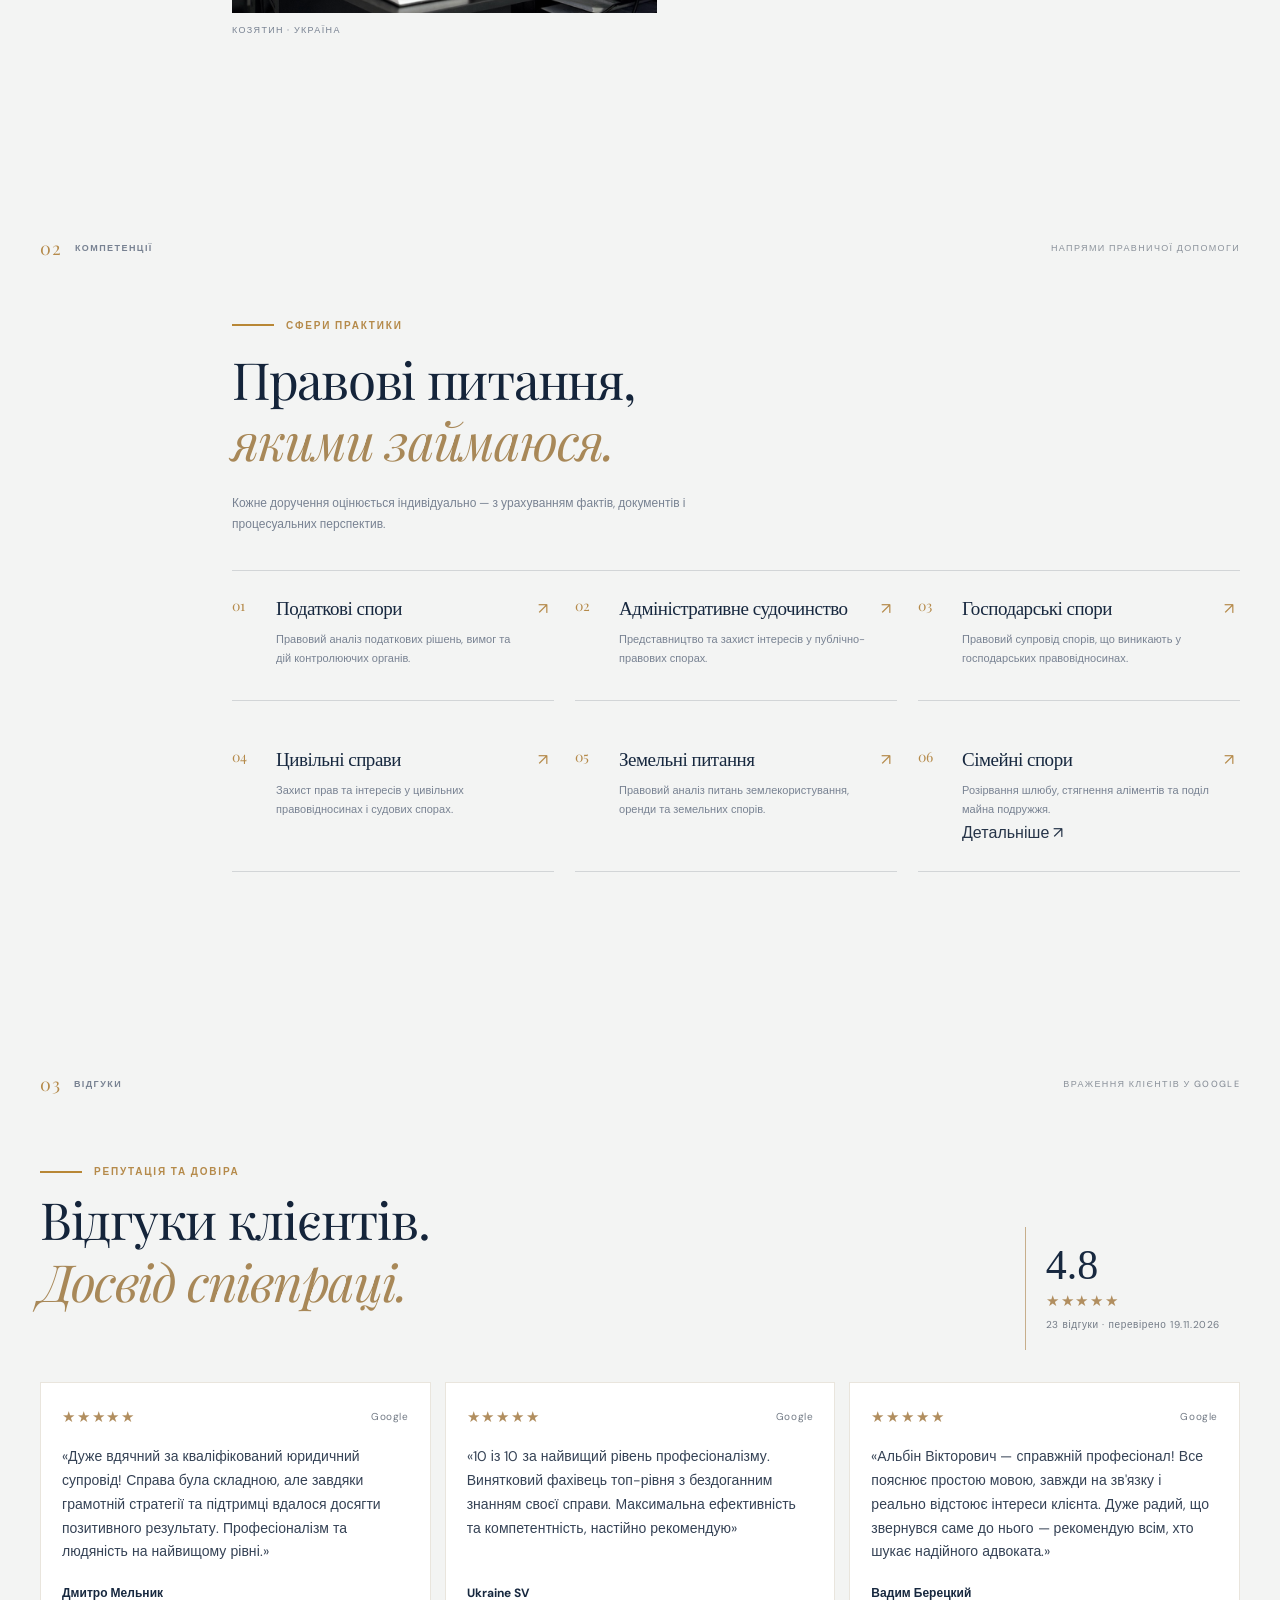
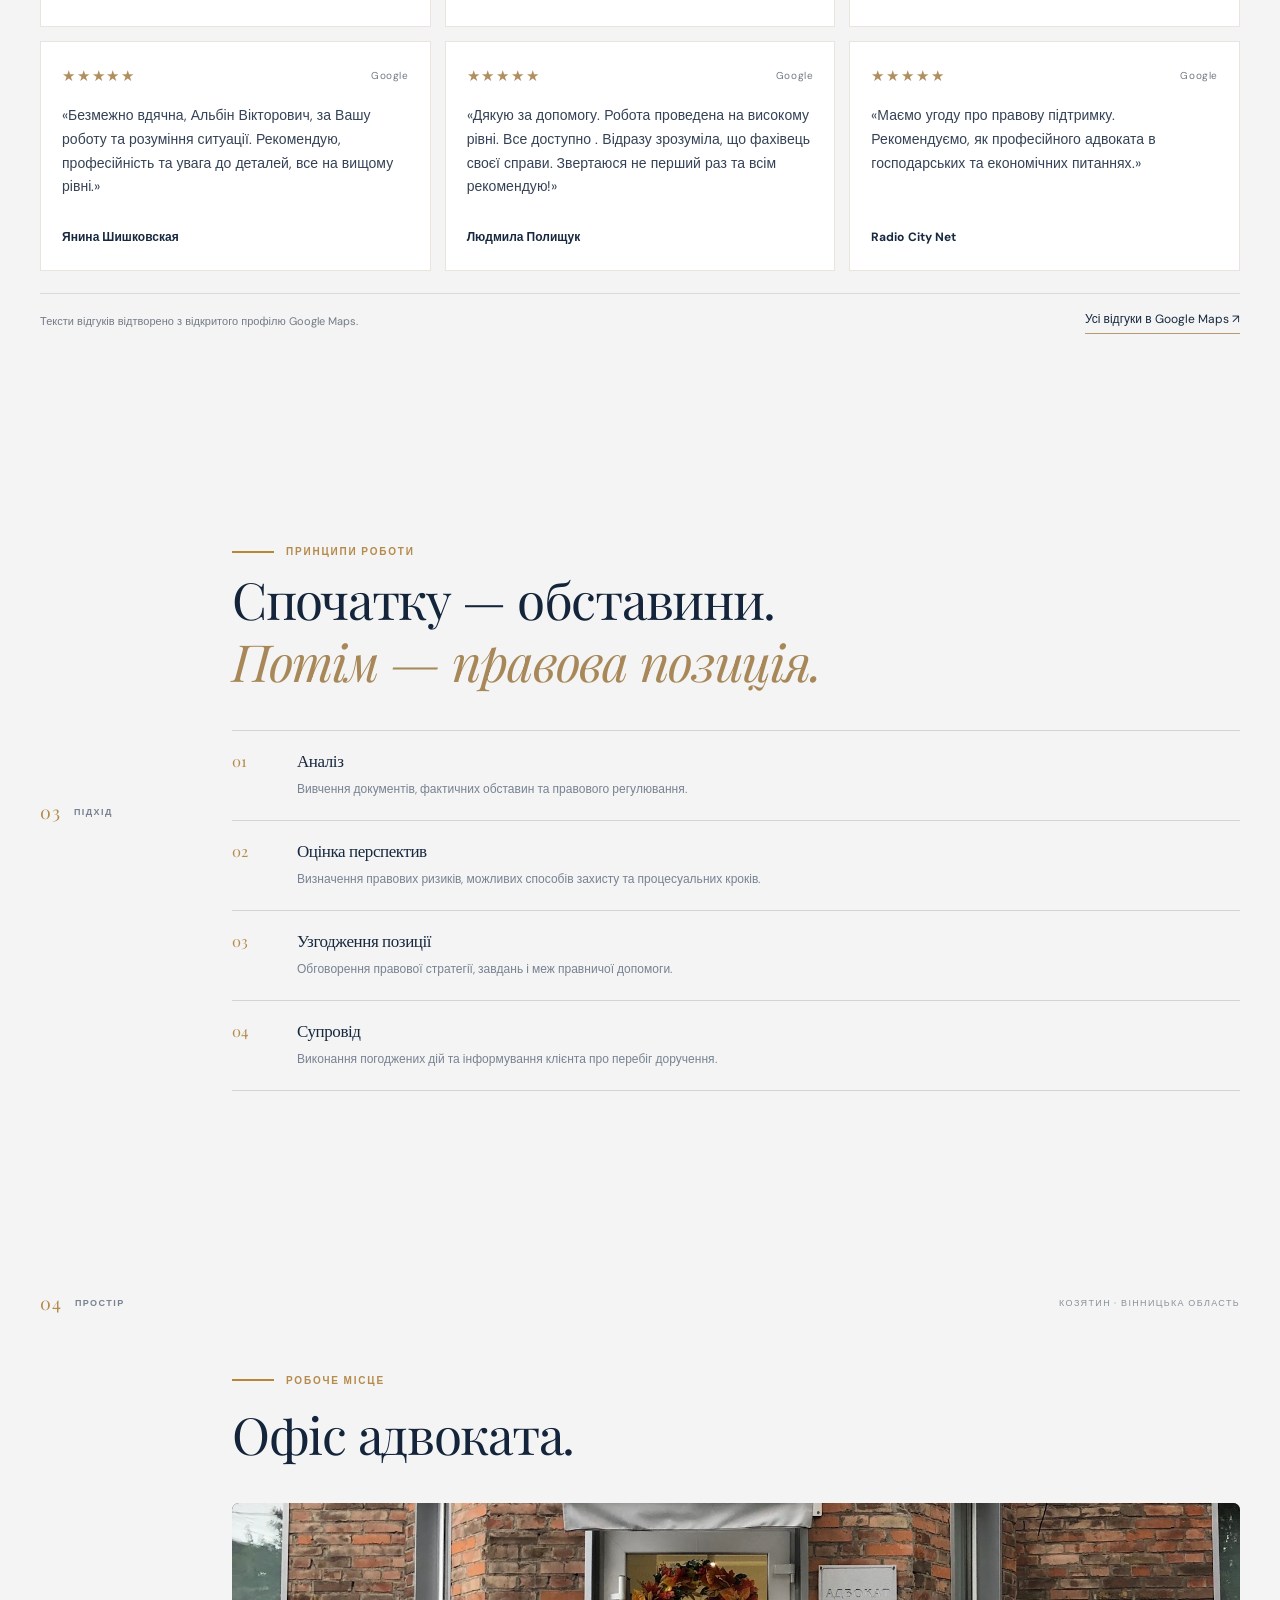
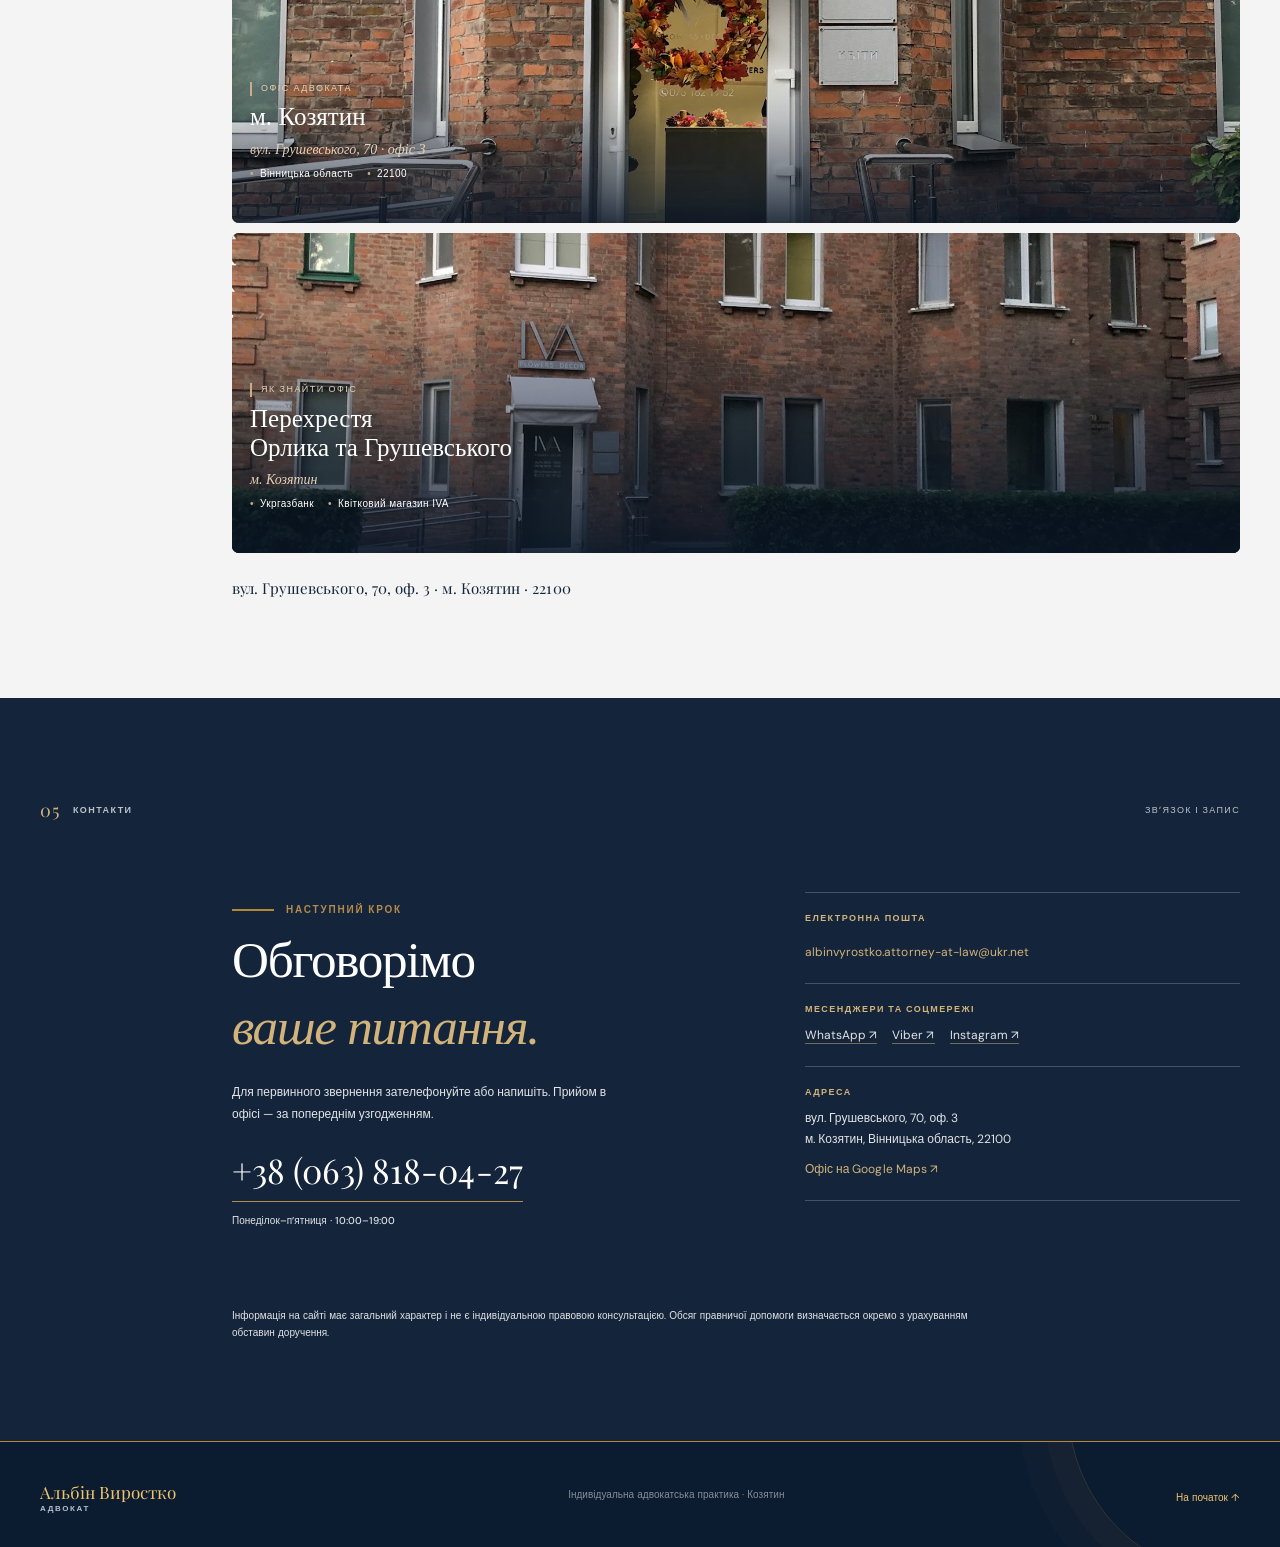
==== commit 2094f6d8: "Fix canonical URL for legacy redirected page" ====
--- a/about.html
+++ b/about.html
@@ -1 +1 @@
-<!doctype html><html lang="uk"><head><meta charset="utf-8"><meta name="viewport" content="width=device-width, initial-scale=1"><meta http-equiv="refresh" content="0; url=/#about"><link rel="canonical" href="https://advokat-vyrostko.com.ua/#about"><title>Про мене — Адвокат Виростко</title><script>location.replace('/#about');</script></head><body><p>Розділ перенесено на <a href="/#about">єдину сторінку сайту</a>.</p></body></html>+<!doctype html><html lang="uk"><head><meta charset="utf-8"><meta name="viewport" content="width=device-width, initial-scale=1"><meta http-equiv="refresh" content="0; url=/#about"><link rel="canonical" href="https://advokat-vyrostko.com.ua/"><title>Про мене — Адвокат Виростко</title><script>location.replace('/#about');</script></head><body><p>Розділ перенесено на <a href="/#about">єдину сторінку сайту</a>.</p></body></html>
